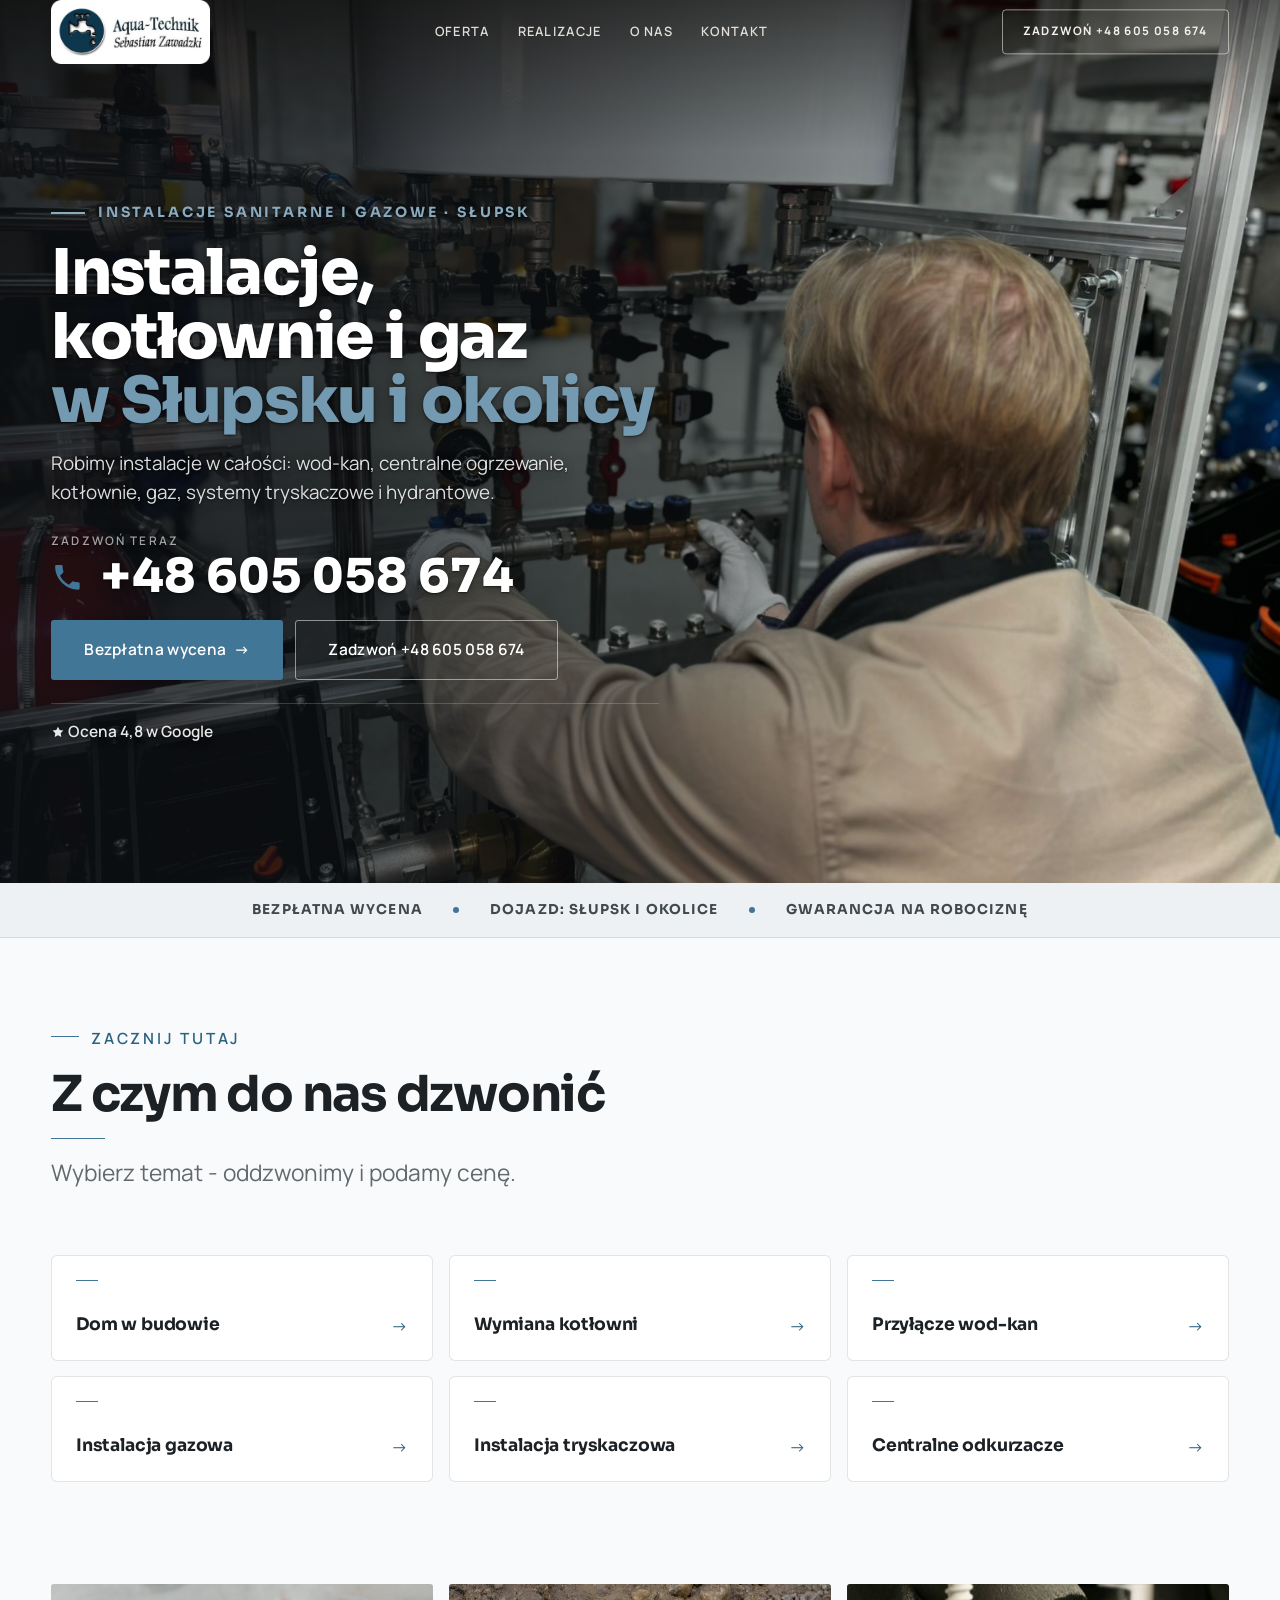
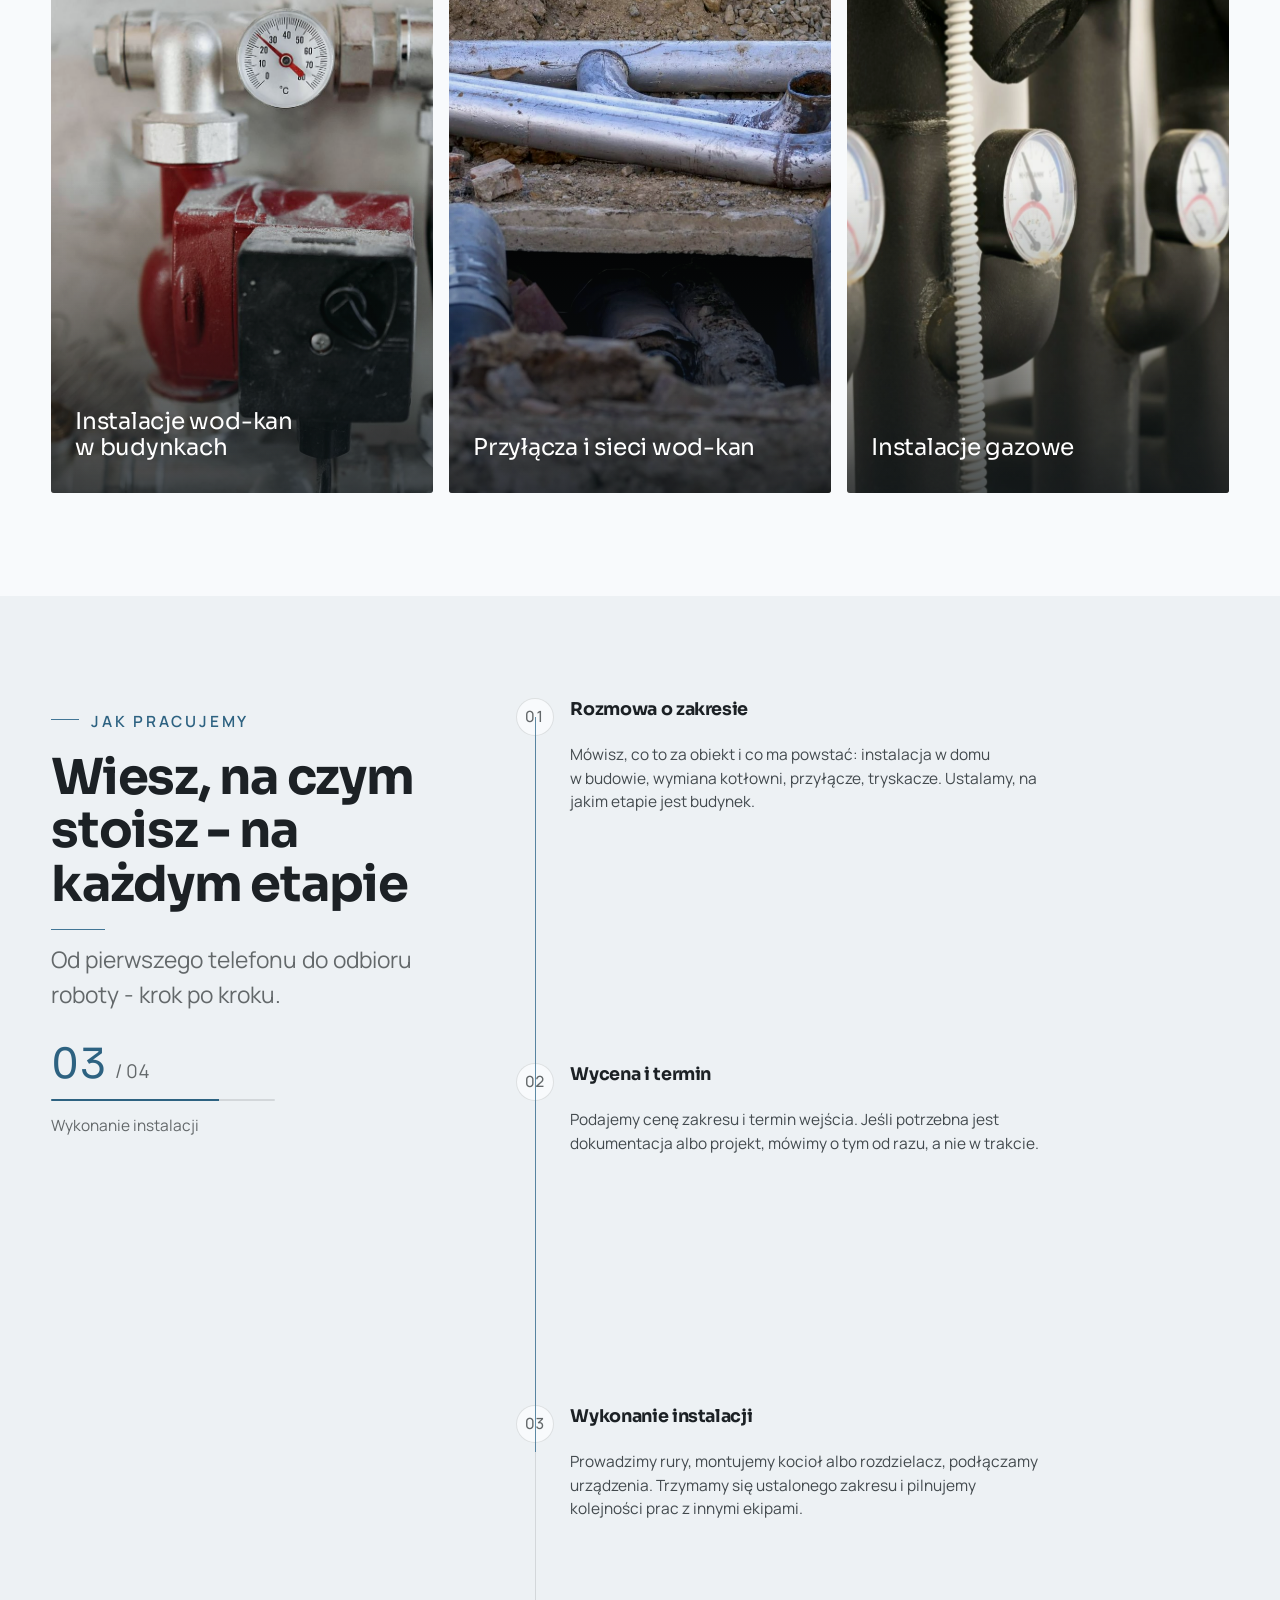
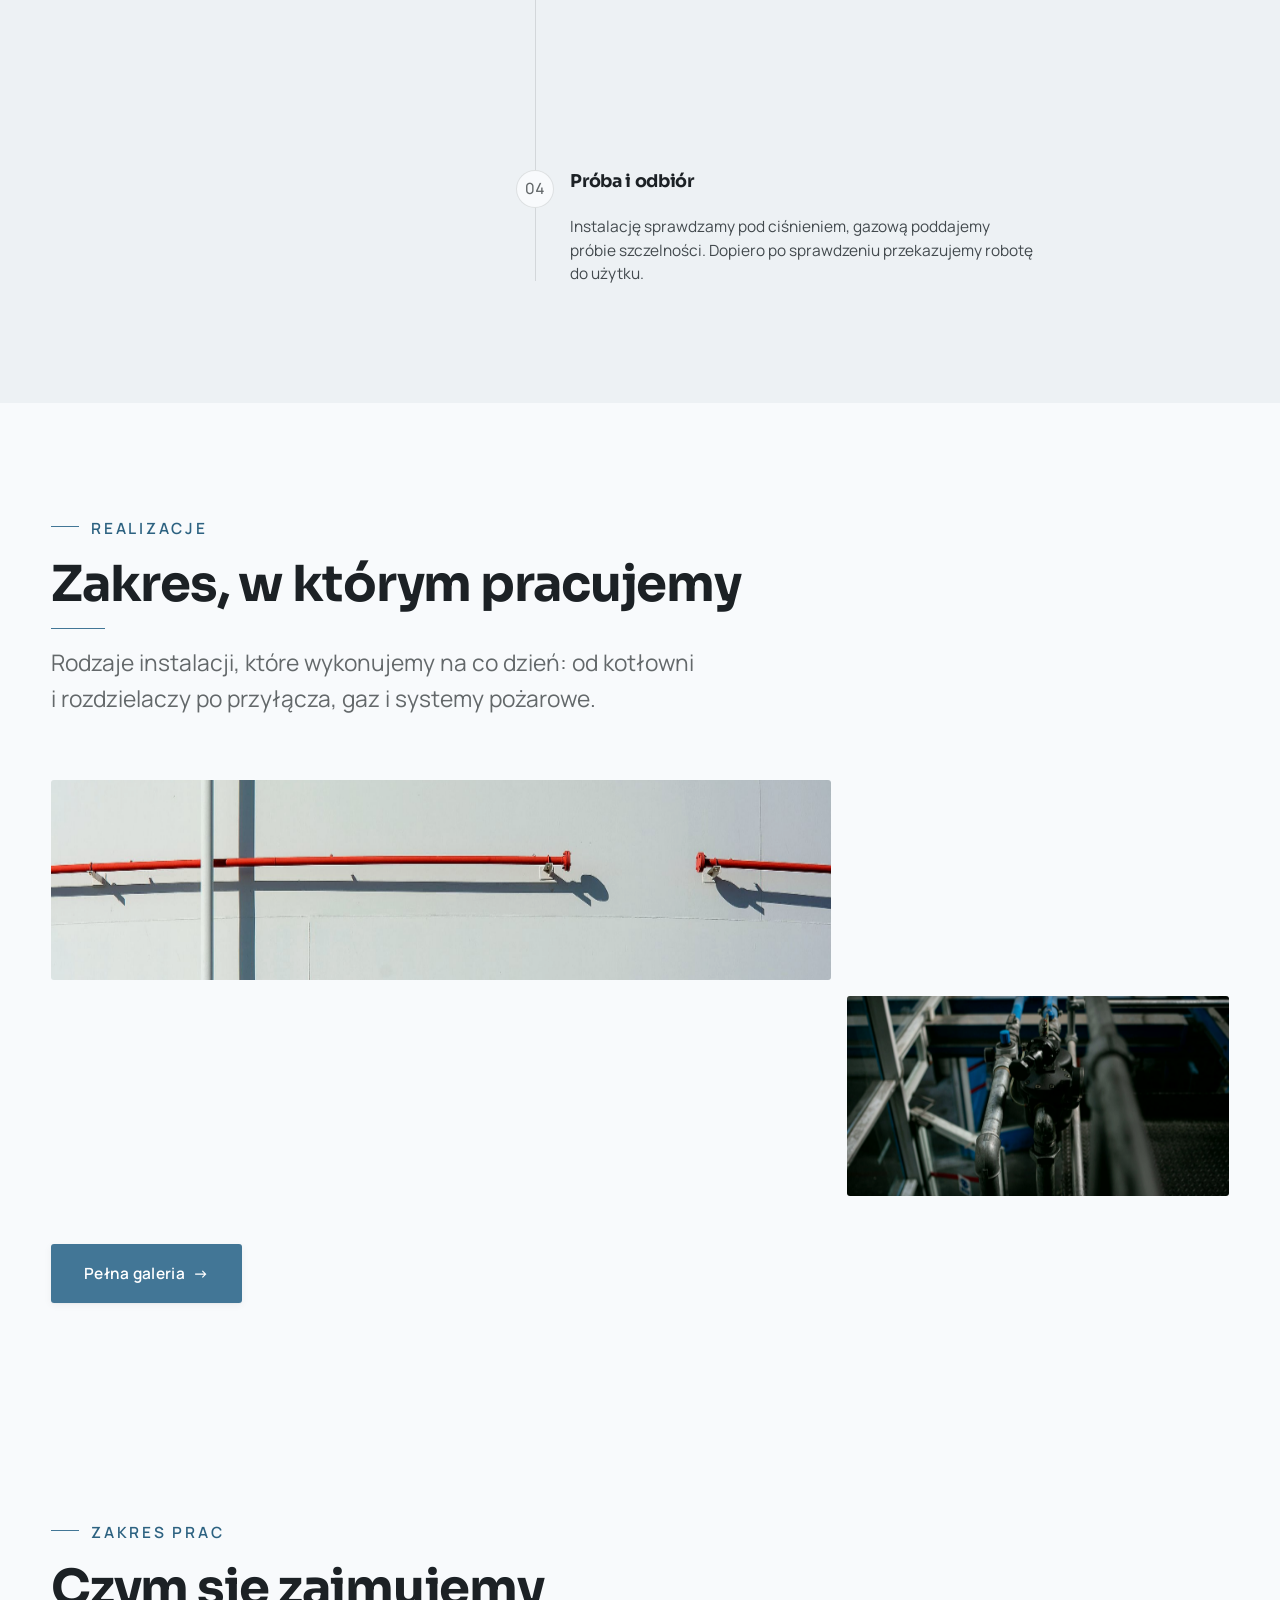
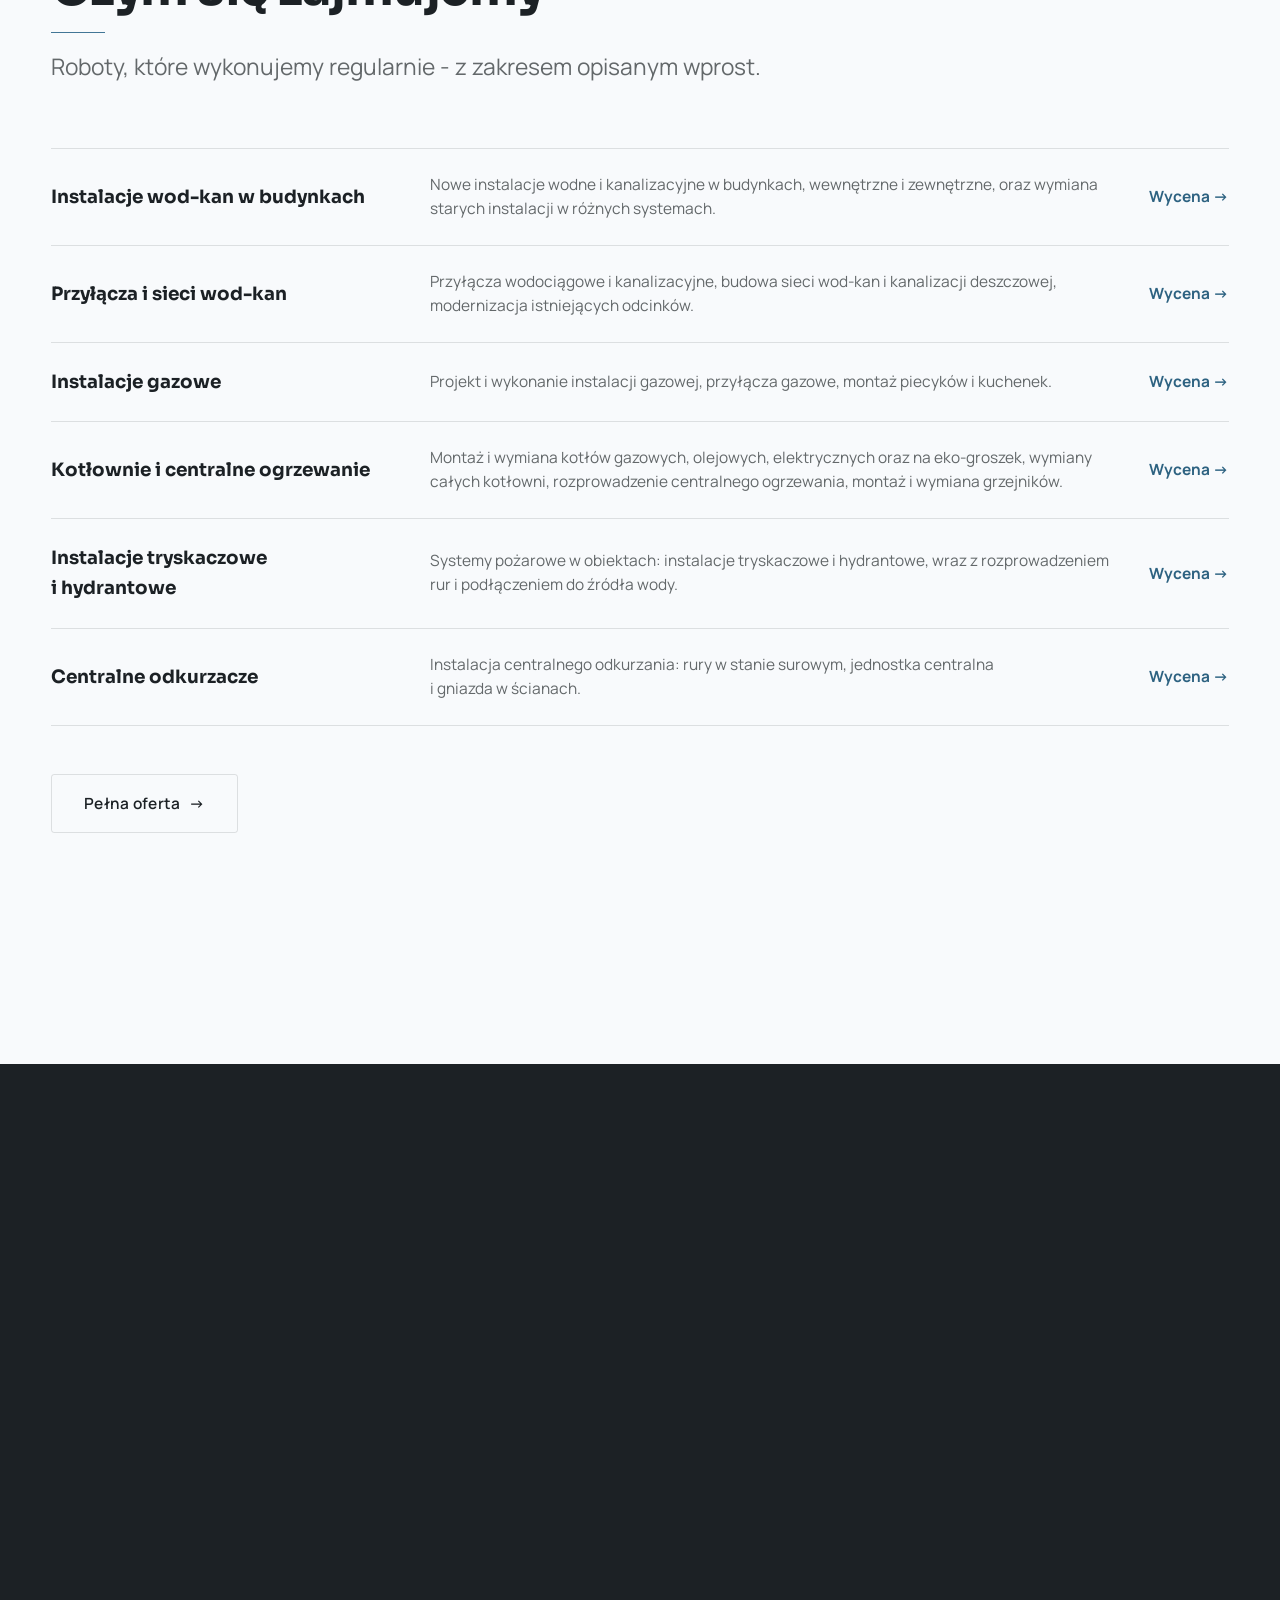
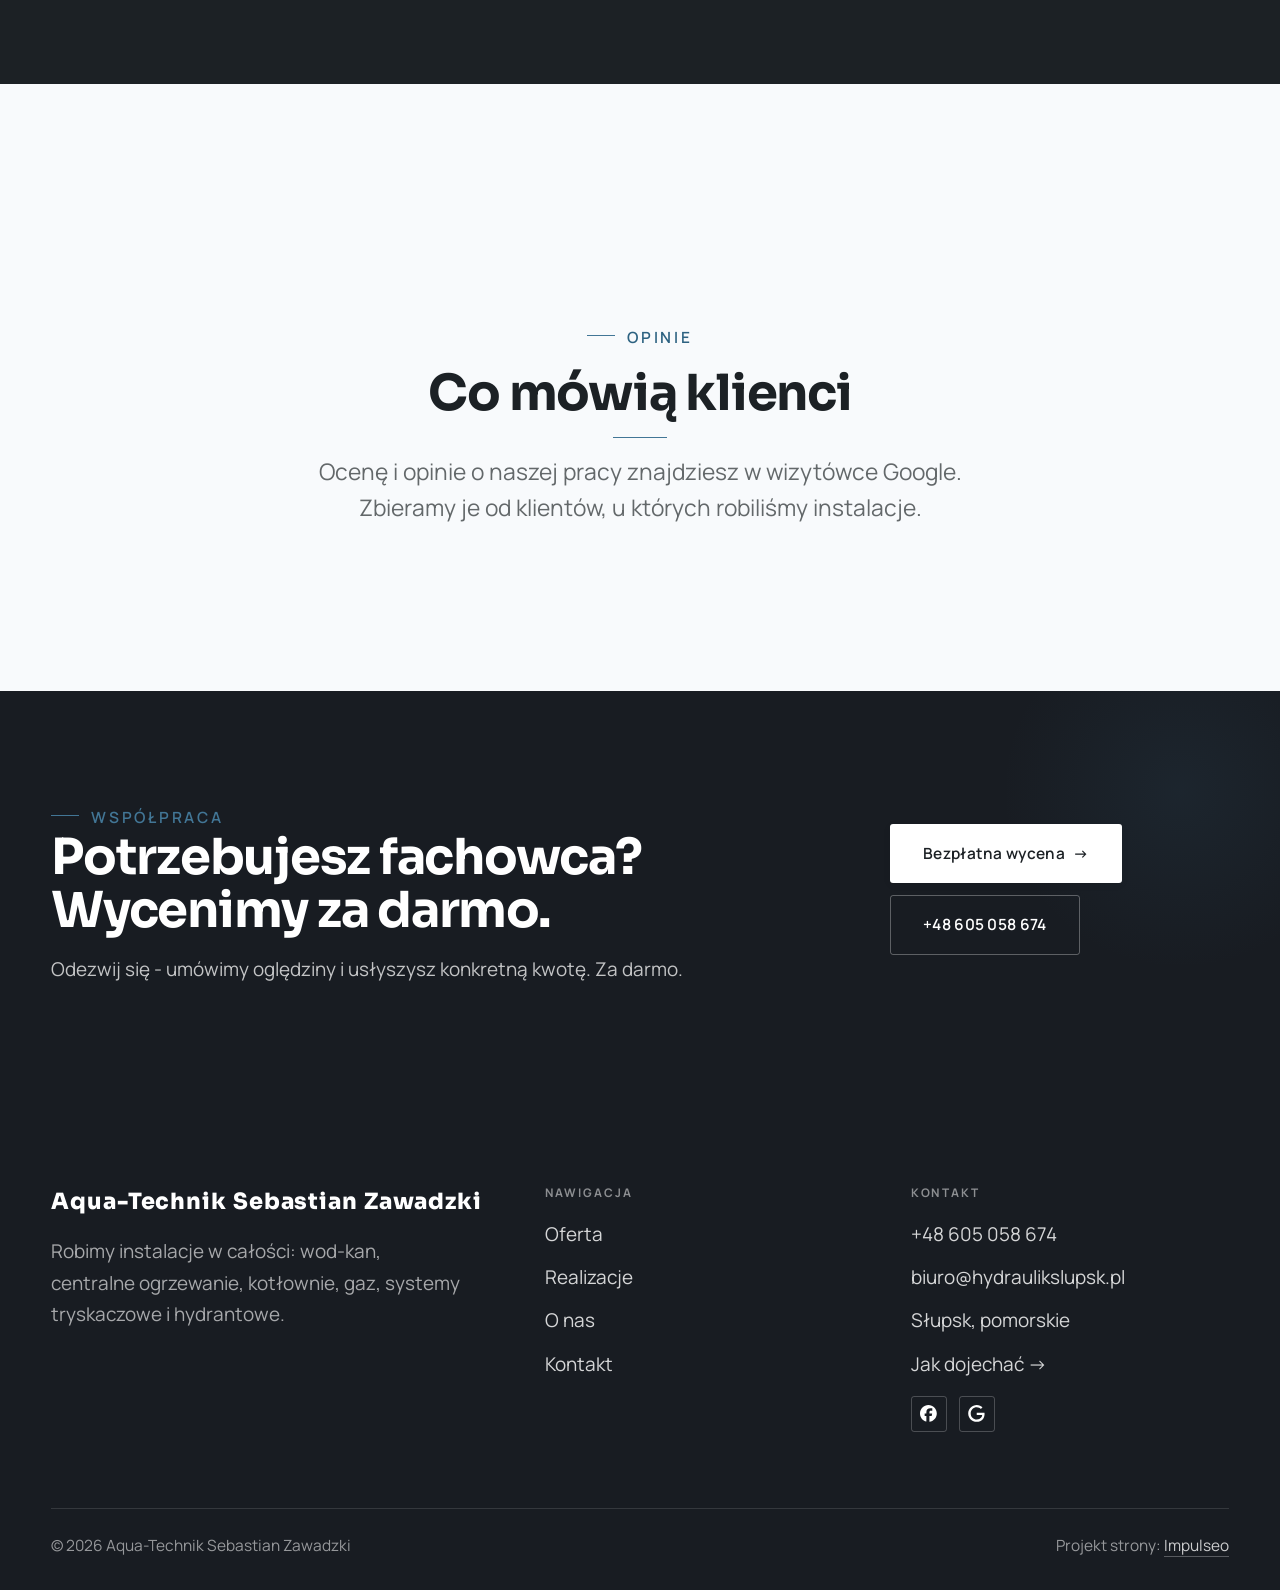
==== index.html @ 5d5e03d8 "Demo: Aqua-Technik Sebastian Zawadzki - instalacje sanitarne, gazowe i c.o. (Słupsk)" ====
<!DOCTYPE html>
<html lang="pl">
<head>
<meta charset="UTF-8">
<meta name="viewport" content="width=device-width, initial-scale=1.0">
<title>Aqua-Technik Sebastian Zawadzki - instalacje sanitarne, gazowe i c.o. · Słupsk</title>
<meta name="description" content="Aqua-Technik Sebastian Zawadzki - instalacje w Słupsku i okolicy: wod-kan, przyłącza i sieci, kotłownie i centralne ogrzewanie, instalacje gazowe, systemy tryskaczowe i hydrantowe, centralne odkurzacze. Wycena po rozmowie o zakresie.">
<link rel="canonical" href="https://kris20032.github.io/aqua-technik-sebastian-zawadzki-hydraulik-slupsk-uslugi-hydrauliczne/">
<meta name="robots" content="noindex, nofollow">
<meta property="og:type" content="website">
<meta property="og:locale" content="pl_PL">
<meta property="og:site_name" content="Aqua-Technik Sebastian Zawadzki">
<meta property="og:title" content="Aqua-Technik Sebastian Zawadzki - instalacje sanitarne, gazowe i c.o. · Słupsk">
<meta property="og:description" content="Aqua-Technik Sebastian Zawadzki - instalacje w Słupsku i okolicy: wod-kan, przyłącza i sieci, kotłownie i centralne ogrzewanie, instalacje gazowe, systemy tryskaczowe i hydrantowe, centralne odkurzacze. Wycena po rozmowie o zakresie.">
<meta property="og:url" content="https://kris20032.github.io/aqua-technik-sebastian-zawadzki-hydraulik-slupsk-uslugi-hydrauliczne/">
<meta property="og:image" content="https://kris20032.github.io/aqua-technik-sebastian-zawadzki-hydraulik-slupsk-uslugi-hydrauliczne/img/og.jpg">
<meta property="og:image:width" content="1200">
<meta property="og:image:height" content="630">
<meta name="twitter:card" content="summary_large_image">
<script type="application/ld+json">{"@context": "https://schema.org", "@type": "LocalBusiness", "name": "Aqua-Technik Sebastian Zawadzki", "url": "https://kris20032.github.io/aqua-technik-sebastian-zawadzki-hydraulik-slupsk-uslugi-hydrauliczne/", "telephone": "+48605058674", "image": "https://kris20032.github.io/aqua-technik-sebastian-zawadzki-hydraulik-slupsk-uslugi-hydrauliczne/img/og.jpg", "areaServed": "Słupsk", "sameAs": ["https://maps.google.com/?cid=17671080682813513688&g_mp=Cidnb29nbGUubWFwcy5wbGFjZXMudjEuUGxhY2VzLlNlYXJjaFRleHQQAhgEIAA", "https://www.facebook.com/hydraulikaslupsk/"]}</script>
<link rel="preconnect" href="https://fonts.googleapis.com">
<link rel="preconnect" href="https://fonts.gstatic.com" crossorigin>
<link href="https://fonts.googleapis.com/css2?family=Sora:wght@600;700;800&family=Manrope:wght@400;500;600&display=swap" rel="stylesheet">
<link rel="stylesheet" href="assets/styles.css?v=a619dc69">
</head>
<body>

<header class="nav">
  <div class="wrap nav-inner">
    <a class="brand brand-has-logo" href="index.html"><img class="brand-logo" src="img/logo.png" alt="Aqua-Technik Sebastian Zawadzki" width="760" height="306" decoding="async"></a>
    <nav class="nav-links">
      <a href="oferta.html">Oferta</a>
      <a href="realizacje.html">Realizacje</a>
      <a href="o-nas.html">O nas</a>
      <a href="kontakt.html">Kontakt</a>
      <a href="tel:+48605058674" class="btn btn-accent">Zadzwoń +48 605 058 674</a>
    </nav>
    <button class="nav-toggle" aria-label="Menu"><span></span><span></span><span></span></button>
  </div>
</header>

<main>
<section class="hero-fach">
  <img class="hf-photo" src="img/hero.jpg" fetchpriority="high" data-rotate="img/g1.jpg|img/g2.jpg" alt="Aqua-Technik Sebastian Zawadzki" width="1638" height="1190">
  <div class="hf-panel">
    <div class="hf-inner">
      <span class="hf-kicker">Instalacje sanitarne i gazowe · Słupsk</span>
      <h1 class="hf-title">Instalacje, kotłownie i gaz <em>w Słupsku i okolicy</em></h1>
      <p class="hf-lead">Robimy instalacje w całości: wod-kan, centralne ogrzewanie, kotłownie, gaz, systemy tryskaczowe i hydrantowe.</p>
      <a class="hf-phone" href="tel:+48605058674"><span class="hf-phone-lab">Zadzwoń teraz</span><span class="hf-phone-num"><svg class="ico-tel" width="16" height="16" viewBox="0 0 24 24" fill="none" aria-hidden="true"><path d="M6.6 10.8a15.5 15.5 0 0 0 6.6 6.6l2.2-2.2a1 1 0 0 1 1-.24 11.4 11.4 0 0 0 3.6.58 1 1 0 0 1 1 1V20a1 1 0 0 1-1 1A17 17 0 0 1 3 4a1 1 0 0 1 1-1h3.5a1 1 0 0 1 1 1c0 1.25.2 2.46.58 3.6a1 1 0 0 1-.25 1l-2.23 2.2Z" fill="currentColor"/></svg> +48 605 058 674</span></a>
      <div class="hf-actions">
        <a href="kontakt.html" class="btn btn-accent">Bezpłatna wycena <span class="arr">→</span></a>
        <a href="tel:+48605058674" class="btn btn-ghost hf-ghost">Zadzwoń +48 605 058 674</a>
      </div>
      <div class="hf-trust"><svg class="ico-star" width="14" height="14" viewBox="0 0 24 24" style="vertical-align:-2px" aria-hidden="true"><path d="M12 2.8l2.85 5.8 6.4.93-4.63 4.5 1.1 6.37L12 17.4l-5.72 3 1.1-6.37-4.63-4.5 6.4-.93L12 2.8Z" fill="currentColor"/></svg> Ocena 4,8 w Google</div>
    </div>
  </div>
</section>
<section class="fach-promise">
  <div class="wrap">
    <ul class="fp-row reveal"><li>Bezpłatna wycena</li><li>Dojazd: Słupsk i okolice</li><li>Gwarancja na robociznę</li></ul>
  </div>
</section>
<section class="objawy">
  <div class="wrap">
    <div class="head reveal">
      <span class="eyebrow">Zacznij tutaj</span>
      <h2>Z czym do nas dzwonić</h2>
      <p>Wybierz temat - oddzwonimy i podamy cenę.</p>
    </div>
    <div class="obj-grid">
      <a class="obj-tile reveal" href="kontakt.html"><span class="ot-row"><span class="ot-name">Dom w budowie</span><span class="ot-arr" aria-hidden="true">→</span></span></a>
      <a class="obj-tile reveal" href="kontakt.html"><span class="ot-row"><span class="ot-name">Wymiana kotłowni</span><span class="ot-arr" aria-hidden="true">→</span></span></a>
      <a class="obj-tile reveal" href="kontakt.html"><span class="ot-row"><span class="ot-name">Przyłącze wod-kan</span><span class="ot-arr" aria-hidden="true">→</span></span></a>
      <a class="obj-tile reveal" href="kontakt.html"><span class="ot-row"><span class="ot-name">Instalacja gazowa</span><span class="ot-arr" aria-hidden="true">→</span></span></a>
      <a class="obj-tile reveal" href="kontakt.html"><span class="ot-row"><span class="ot-name">Instalacja tryskaczowa</span><span class="ot-arr" aria-hidden="true">→</span></span></a>
      <a class="obj-tile reveal" href="kontakt.html"><span class="ot-row"><span class="ot-name">Centralne odkurzacze</span><span class="ot-arr" aria-hidden="true">→</span></span></a>
    </div>
  </div>
</section>
<section class="gateways-band">
  <div class="wrap">
    <div class="gateways">
      <a href="oferta.html" class="gateway reveal"><img src="img/g3.jpg" alt="Instalacje wod-kan w budynkach" loading="lazy" width="1880" height="1255" decoding="async"><span class="g-ttl">Instalacje wod-kan w budynkach</span></a>
      <a href="oferta.html" class="gateway reveal"><img src="img/g4.jpg" alt="Przyłącza i sieci wod-kan" loading="lazy" width="1776" height="1120" decoding="async"><span class="g-ttl">Przyłącza i sieci wod-kan</span></a>
      <a href="oferta.html" class="gateway reveal"><img src="img/g5.jpg" alt="Instalacje gazowe" loading="lazy" width="1814" height="1174" decoding="async"><span class="g-ttl">Instalacje gazowe</span></a>
    </div>
  </div>
</section>
<section class="proces proces-os fachowcy">
  <div class="wrap proc-grid">
    <div class="proc-side">
      <div class="head reveal">
        <span class="eyebrow">Jak pracujemy</span>
        <h2>Wiesz, na czym stoisz - na każdym etapie</h2>
        <p>Od pierwszego telefonu do odbioru roboty - krok po kroku.</p>
      </div>
      <div class="proc-count" aria-hidden="true"><span class="pc-cur">01</span><span class="pc-all">/ 04</span></div>
      <div class="proc-bar" aria-hidden="true"><i></i></div>
      <p class="proc-now" aria-hidden="true">Rozmowa o zakresie</p>
    </div>
    <ol class="proces-line">
      <li class="reveal"><span class="pno">01</span><h3>Rozmowa o zakresie</h3><p>Mówisz, co to za obiekt i co ma powstać: instalacja w domu w budowie, wymiana kotłowni, przyłącze, tryskacze. Ustalamy, na jakim etapie jest budynek.</p></li>
      <li class="reveal"><span class="pno">02</span><h3>Wycena i termin</h3><p>Podajemy cenę zakresu i termin wejścia. Jeśli potrzebna jest dokumentacja albo projekt, mówimy o tym od razu, a nie w trakcie.</p></li>
      <li class="reveal"><span class="pno">03</span><h3>Wykonanie instalacji</h3><p>Prowadzimy rury, montujemy kocioł albo rozdzielacz, podłączamy urządzenia. Trzymamy się ustalonego zakresu i pilnujemy kolejności prac z innymi ekipami.</p></li>
      <li class="reveal"><span class="pno">04</span><h3>Próba i odbiór</h3><p>Instalację sprawdzamy pod ciśnieniem, gazową poddajemy próbie szczelności. Dopiero po sprawdzeniu przekazujemy robotę do użytku.</p></li>
    </ol>
  </div>
</section>
<section>
  <div class="wrap">
    <div class="head reveal">
      <span class="eyebrow">Realizacje</span>
      <h2>Zakres, w którym pracujemy</h2>
      <p>Rodzaje instalacji, które wykonujemy na co dzień: od kotłowni i rozdzielaczy po przyłącza, gaz i systemy pożarowe.</p>
    </div>
    <div class="gallery">
      <div class="tile t-two3 reveal"><img src="img/g6.jpg" alt="Aqua-Technik Sebastian Zawadzki" loading="lazy" width="1880" height="1253" decoding="async"></div>
      <div class="tile t-third reveal"><img src="img/g7.jpg" alt="Aqua-Technik Sebastian Zawadzki" loading="lazy" width="1880" height="1253" decoding="async"></div>
      <div class="tile t-third reveal"><img src="img/g8.jpg" alt="Aqua-Technik Sebastian Zawadzki" loading="lazy" width="1792" height="1144" decoding="async"></div>
      <div class="tile t-third reveal"><img src="img/g9.jpg" alt="Aqua-Technik Sebastian Zawadzki" loading="lazy" width="1733" height="1300" decoding="async"></div>
      <div class="tile t-third reveal"><img src="img/g10.jpg" alt="Aqua-Technik Sebastian Zawadzki" loading="lazy" width="1830" height="1200" decoding="async"></div>
    </div>
    <div style="margin-top:var(--space-7)" class="reveal"><a href="realizacje.html" class="btn btn-accent">Pełna galeria <span class="arr">→</span></a></div>
  </div>
</section>
<section class="fach-uslugi">
  <div class="wrap">
    <div class="head reveal">
      <span class="eyebrow">Zakres prac</span>
      <h2>Czym się zajmujemy</h2>
      <p>Roboty, które wykonujemy regularnie - z zakresem opisanym wprost.</p>
    </div>
    <ul class="fu-list">
      <li class="fu-row reveal"><div class="fu-name">Instalacje wod-kan w budynkach</div><div class="fu-desc">Nowe instalacje wodne i kanalizacyjne w budynkach, wewnętrzne i zewnętrzne, oraz wymiana starych instalacji w różnych systemach.</div><a class="fu-cta" href="kontakt.html">Wycena <span class="arr">→</span></a></li>
      <li class="fu-row reveal"><div class="fu-name">Przyłącza i sieci wod-kan</div><div class="fu-desc">Przyłącza wodociągowe i kanalizacyjne, budowa sieci wod-kan i kanalizacji deszczowej, modernizacja istniejących odcinków.</div><a class="fu-cta" href="kontakt.html">Wycena <span class="arr">→</span></a></li>
      <li class="fu-row reveal"><div class="fu-name">Instalacje gazowe</div><div class="fu-desc">Projekt i wykonanie instalacji gazowej, przyłącza gazowe, montaż piecyków i kuchenek.</div><a class="fu-cta" href="kontakt.html">Wycena <span class="arr">→</span></a></li>
      <li class="fu-row reveal"><div class="fu-name">Kotłownie i centralne ogrzewanie</div><div class="fu-desc">Montaż i wymiana kotłów gazowych, olejowych, elektrycznych oraz na eko-groszek, wymiany całych kotłowni, rozprowadzenie centralnego ogrzewania, montaż i wymiana grzejników.</div><a class="fu-cta" href="kontakt.html">Wycena <span class="arr">→</span></a></li>
      <li class="fu-row reveal"><div class="fu-name">Instalacje tryskaczowe i hydrantowe</div><div class="fu-desc">Systemy pożarowe w obiektach: instalacje tryskaczowe i hydrantowe, wraz z rozprowadzeniem rur i podłączeniem do źródła wody.</div><a class="fu-cta" href="kontakt.html">Wycena <span class="arr">→</span></a></li>
      <li class="fu-row reveal"><div class="fu-name">Centralne odkurzacze</div><div class="fu-desc">Instalacja centralnego odkurzania: rury w stanie surowym, jednostka centralna i gniazda w ścianach.</div><a class="fu-cta" href="kontakt.html">Wycena <span class="arr">→</span></a></li>
    </ul>
    <div style="margin-top:var(--space-7)" class="reveal"><a href="oferta.html" class="btn btn-ghost">Pełna oferta <span class="arr">→</span></a></div>
  </div>
</section>
<section class="stopklatka" aria-hidden="true">
  <div class="stk-bg" style="background-image:url(img/about.jpg)"></div>
</section>
<section class="opinie op-fallback">
  <div class="wrap">
    <div class="head center reveal">
      <span class="eyebrow">Opinie</span>
      <h2>Co mówią klienci</h2>
      <p>Ocenę i opinie o naszej pracy znajdziesz w wizytówce Google. Zbieramy je od klientów, u których robiliśmy instalacje.</p>
    </div>
  </div>
</section>
<section class="cta">
  <div class="wrap">
    <div class="reveal">
      <span class="eyebrow">Współpraca</span>
      <h2>Potrzebujesz fachowca? Wycenimy za darmo.</h2>
      <p>Odezwij się - umówimy oględziny i usłyszysz konkretną kwotę. Za darmo.</p>
    </div>
    <div class="cta-actions reveal">
      <a href="kontakt.html" class="btn btn-light">Bezpłatna wycena <span class="arr">→</span></a>
      <a href="tel:+48605058674" class="btn btn-ghost btn-ghost-cta">+48 605 058 674</a>
    </div>
  </div>
</section>
</main>

<footer>
  <div class="wrap">
    <div class="foot-grid">
      <div class="foot-brand">
        <div class="name">Aqua-Technik Sebastian Zawadzki</div>
        <p>Robimy instalacje w całości: wod-kan, centralne ogrzewanie, kotłownie, gaz, systemy tryskaczowe i hydrantowe.</p>
      </div>
      <div class="foot-col">
        <h4>Nawigacja</h4>
        <a href="oferta.html">Oferta</a>
        <a href="realizacje.html">Realizacje</a>
        <a href="o-nas.html">O nas</a>
        <a href="kontakt.html">Kontakt</a>
      </div>
      <div class="foot-col">
        <h4>Kontakt</h4>
        <a href="tel:+48605058674">+48 605 058 674</a>
        <a href="mailto:biuro@hydraulikslupsk.pl">biuro@hydraulikslupsk.pl</a>
        <p>Słupsk, pomorskie</p>
        <a href="https://maps.google.com/?cid=17671080682813513688&g_mp=Cidnb29nbGUubWFwcy5wbGFjZXMudjEuUGxhY2VzLlNlYXJjaFRleHQQAhgEIAA" target="_blank" rel="noopener">Jak dojechać →</a>
      <div class="foot-soc">
        <a class="soc" href="https://www.facebook.com/hydraulikaslupsk/" target="_blank" rel="noopener" aria-label="Facebook - Aqua-Technik Sebastian Zawadzki"><svg viewBox="0 0 24 24" aria-hidden="true" focusable="false"><path d="M9.101 23.691v-7.98H6.627v-3.667h2.474v-1.58c0-4.085 1.848-5.978 5.858-5.978.401 0 .955.042 1.468.103a8.68 8.68 0 0 1 1.141.195v3.325a8.623 8.623 0 0 0-.653-.036 26.805 26.805 0 0 0-.733-.009c-.707 0-1.259.096-1.675.309a1.686 1.686 0 0 0-.679.622c-.258.42-.374.995-.374 1.752v1.297h3.919l-.386 2.103-.287 1.564h-3.246v8.245C19.396 23.238 24 18.179 24 12.044c0-6.627-5.373-12-12-12s-12 5.373-12 12c0 5.628 3.874 10.35 9.101 11.647Z" fill="currentColor"/></svg></a>
        <a class="soc" href="https://maps.google.com/?cid=17671080682813513688&g_mp=Cidnb29nbGUubWFwcy5wbGFjZXMudjEuUGxhY2VzLlNlYXJjaFRleHQQAhgEIAA" target="_blank" rel="noopener" aria-label="Google - Aqua-Technik Sebastian Zawadzki"><svg viewBox="0 0 24 24" aria-hidden="true" focusable="false"><path d="M12.48 10.92v3.28h7.84c-.24 1.84-.853 3.187-1.787 4.133-1.147 1.147-2.933 2.4-6.053 2.4-4.827 0-8.6-3.893-8.6-8.72s3.773-8.72 8.6-8.72c2.6 0 4.507 1.027 5.907 2.347l2.307-2.307C18.747 1.44 16.133 0 12.48 0 5.867 0 .307 5.387.307 12s5.56 12 12.173 12c3.573 0 6.267-1.173 8.373-3.36 2.16-2.16 2.84-5.213 2.84-7.667 0-.76-.053-1.467-.173-2.053H12.48z" fill="currentColor"/></svg></a>
      </div>
      </div>
    </div>
    <div class="foot-bot">
      <span>© 2026 Aqua-Technik Sebastian Zawadzki</span>
      <span>Projekt strony: <a class="foot-credit" href="https://impulseo.pl" target="_blank" rel="noopener">Impulseo</a></span>
    </div>
  </div>
</footer>
<div class="sticky-call"><a class="sc-call" href="tel:+48605058674"><svg class="ico-tel" width="16" height="16" viewBox="0 0 24 24" fill="none" aria-hidden="true"><path d="M6.6 10.8a15.5 15.5 0 0 0 6.6 6.6l2.2-2.2a1 1 0 0 1 1-.24 11.4 11.4 0 0 0 3.6.58 1 1 0 0 1 1 1V20a1 1 0 0 1-1 1A17 17 0 0 1 3 4a1 1 0 0 1 1-1h3.5a1 1 0 0 1 1 1c0 1.25.2 2.46.58 3.6a1 1 0 0 1-.25 1l-2.23 2.2Z" fill="currentColor"/></svg> Zadzwoń</a><a class="sc-quote" href="kontakt.html">Bezpłatna wycena</a></div>
<div class="demo-wazne" data-do="2026-09-03" data-cykl="3" hidden><svg class="dw-ico" width="13" height="13" viewBox="0 0 24 24" fill="none" aria-hidden="true"><circle cx="12" cy="12" r="8.6" stroke="currentColor" stroke-width="1.8"/><path d="M12 7.2V12l3.3 2" stroke="currentColor" stroke-width="1.8" stroke-linecap="round"/></svg><span class="dw-txt"></span></div>

<script src="assets/main.js"></script>
</body>
</html>
---- assets/styles.css ----
/* ============================================================
   STOLBASZ — premium, architektoniczny B2B fit-out
   Jasna paleta, zero brązu. System wg premium-web-craft.
   Projekt strony: Impulseo (impulseo.pl)
   ============================================================ */

:root{
  /* PALETA — jasna, architektoniczna, chłodna */
  --paper:#F3F4F6;          /* główne tło */
  --paper-2:#E4E7EB;        /* sekcje alternatywne (chłodny jasny szary) */
  --paper-3:#E4E7EB;        /* delikatne wypełnienia */
  --ink:#181C22;            /* tekst główny — chłodny grafit */
  --ink-soft:#2C323B;       /* nagłówki drugorzędne */
  --muted:#69707A;          /* tekst poboczny */
  --line:rgba(24,28,34,.12);/* hairline */
  --accent:#F2CE1B;         /* stonowany petrol-slate — jedyny akcent */
  --accent-d:#C9A400;
  --accent-soft:rgba(242,206,27,.10);
  --dark:#181C22;           /* sekcje ciemne (stopka/CTA) */

  /* HOVER ZDJĘĆ — JEDEN standard dla całego silnika (decyzja K. 04.08.2026, artefakt z wariantami).
     AKTUALNE (K.+Szymon 09.08.2026, wybór z artefaktu 6 wariantów): zoom 1.05 przy 1.4s -
     przy tak długim czasie mocniejszy kadr NIE skacze, tylko „oddycha". Poprzedni standard
     (1.02 / .55s z 04.08) odbierany jako dynamiczny i szybki.
     Spoczynek lekko przygaszony, ale TYLKO tam, gdzie jest mysz (@media hover:hover) —
     na telefonie zdjęcia zostają w pełnej jasności. */
  --img-zoom:1.05;                   /* K.+Szymon 09.08: wariant F z artefaktu porównawczego */
  --img-rest:brightness(.95) saturate(.99);
  --img-hot:brightness(1.06) saturate(1.05);
  --img-dur:1.4s;                    /* K.+Szymon 09.08 (wariant F): powoli = elegancko */
  --img-ease:cubic-bezier(.16,.84,.44,1);  /* miękki ogon, efekt „oddychania" */

  /* ODSTĘPY — skala 4/8 */
  --space-1:4px; --space-2:8px; --space-3:12px; --space-4:16px; --space-5:24px;
  --space-6:32px; --space-7:48px; --space-8:64px; --space-9:96px; --space-10:128px;

  /* TYPOGRAFIA — fluid clamp() (skala podbita 16.07.2026: większe, czytelniejsze litery — uwaga Adama) */
  --text-sm:clamp(.9rem,.87rem + .12vw,1rem);
  --text-base:clamp(1.08rem,1.04rem + .18vw,1.2rem);
  --text-lg:clamp(1.24rem,1.15rem + .34vw,1.44rem);
  --text-h3:clamp(1.34rem,1.22rem + .55vw,1.66rem);
  --text-h2:clamp(2.1rem,1.66rem + 2.1vw,3.1rem);
  --text-h1:clamp(2.9rem,2.1rem + 4vw,5.1rem);

  /* PROMIENIE — architektoniczne, raczej ostre */
  --r-sm:3px; --r-md:6px; --r-lg:10px;

  /* RUCH */
  --ease:cubic-bezier(.25,.46,.45,.94); --dur:.24s;

  /* CIENIE — miękkie, warstwowe */
  --sh-sm:0 1px 2px rgba(16,24,32,.04), 0 2px 8px rgba(16,24,32,.05);
  --sh-md:0 2px 6px rgba(16,24,32,.05), 0 12px 28px -8px rgba(16,24,32,.12);
  --sh-lg:0 6px 14px rgba(16,24,32,.07), 0 26px 56px -18px rgba(16,24,32,.22);

  --hairline:1px solid var(--line);

  --font-display:'Sora','Manrope',sans-serif;
  --font-body:'Manrope',sans-serif;
}

*{box-sizing:border-box;margin:0;padding:0}
html{scroll-behavior:smooth}
body{
  font-family:var(--font-body);
  font-size:var(--text-base);
  line-height:1.65;
  color:var(--ink);
  background:var(--paper);
  -webkit-font-smoothing:antialiased;
  text-rendering:optimizeLegibility;
}
img{max-width:100%;height:auto;display:block}  /* height:auto = width/height z atrybutów trzyma proporcje (TOP#12) */
a{color:inherit;text-decoration:none}

.wrap{width:min(92%,1180px);margin-inline:auto}
section{padding-block:clamp(52px,6.5vw,96px)}

h1,h2,h3{font-family:var(--font-display);font-weight:700;line-height:1.08;letter-spacing:-.02em;color:var(--ink)}
h1{font-size:var(--text-h1);letter-spacing:-.035em}
h2{font-size:var(--text-h2);letter-spacing:-.025em}
h3{font-size:var(--text-h3)}
/* MIARA — długość wiersza. WCAG 2.2 SC 1.4.8: max 80 znaków; Butterick: 45–90.
   68ch daje realnie 72–78 znaków polskiego tekstu, czyli z zapasem pod granicą.
   Wcześniej limit miał TYLKO <p> — <li>, <blockquote> i <dd> nie miały żadnego,
   i to jedyny powód, dla którego 23 bloki na dwóch oddanych stronach jadą po
   83–106 znaków w wierszu (pomiar 07.08.2026, bramka `miara`).
   ⚠️ Listy i definicje ograniczamy TYLKO bez klasy: `ul`/`ol` z klasą to u nas
   układ (siatki kafli, menu), a nie tekst ciągły — tam miarę wyznacza układ. */
/* 60ch, nie 68ch (K. 10.08): po zmianie fontów na węższe kroje (DM Sans i spółka)
   w 68ch mieściło się ~90 znaków - bramka pikselowa słusznie zgłaszała przekroczenie
   granicy 80. Pomiar na żywej przeglądarce: 60ch = 90 znaków, 53ch = ~78 znaków, czyli normę WCAG 1.4.8. */
:root{ --miara:53ch }
p{max-width:min(100%,var(--miara))}
blockquote,
ul:not([class])>li, ol:not([class])>li,
dl:not([class])>dd{max-width:min(100%,var(--miara))}

/* ⚠️ Świadomie BEZ wyjątku `.tile p,.card p,.svc p{max-width:none}`, choć nasuwa się sam:
   te akapity BYŁY już ograniczone (stare `p{max-width:65ch}`), więc „wyjątek" nie odblokowałby
   niczego nowego — tylko ROZLUŹNIŁ stan sprzed zmiany na wszystkich demach naraz.
   `figcaption` żadna z reguł wyżej nie dotyczy, więc też nie potrzebuje zwolnienia. */

/* ŁAMANIE. `balance` wyrównuje długości wierszy w nagłówku, `pretty` pilnuje ostatniego
   wiersza akapitu, żeby nie został w nim jeden wyraz. Obsługiwane od Chrome 117 /
   Safari 17.5; starsze przeglądarki po prostu ignorują tę własność.
   `text-wrap:pretty` nie występowało dotąd ANI RAZ w silniku ani w repo klientów. */
h1,h2,h3,.lead,.lede{text-wrap:balance}
p,li,blockquote,dd{text-wrap:pretty}

.eyebrow{
  font-family:var(--font-body);
  font-size:var(--text-sm);
  font-weight:600;
  letter-spacing:.18em;
  text-transform:uppercase;
  color:var(--accent);
  display:inline-flex;align-items:center;gap:var(--space-3);
}
/* flex:none + margin-top = kreska trzyma się PIERWSZEJ linii. Wcześniej align-items:center
   centrowało ją względem całego bloku i przy zawinięciu (długi kicker typu
   „…WNĘTRZ · LESZNO · OD 2019") druga linia lądowała z brzydkim wcięciem. */
.eyebrow{align-items:flex-start}
.eyebrow>*,.eyebrow{text-wrap:balance}   /* dlugi kicker lamal sie na sierote typu samo „2019" w drugiej linii */
.eyebrow::before{content:"";width:28px;height:1px;background:var(--accent);display:inline-block;flex:none;margin-top:.62em}

.muted{color:var(--muted)}
.lead{font-size:var(--text-lg);line-height:1.55;color:var(--ink-soft);max-width:50ch}

/* ---------- BUTTONS ---------- */
.btn{
  display:inline-flex;align-items:center;gap:var(--space-2);
  font-weight:600;font-size:var(--text-sm);letter-spacing:.02em;
  padding:var(--space-4) var(--space-6);
  border-radius:var(--r-sm);
  transition:transform var(--dur) var(--ease),box-shadow var(--dur) var(--ease),background var(--dur) var(--ease);
  cursor:pointer;border:1px solid transparent;
}
.btn-accent{background:var(--accent);color:#fff;box-shadow:var(--sh-sm)}
.btn-accent:hover{background:var(--accent-d);transform:translateY(-2px);box-shadow:var(--sh-md)}
.btn-accent:active{transform:translateY(0);box-shadow:var(--sh-sm)}
.btn-ghost{background:transparent;color:var(--ink);border-color:var(--line)}
.btn-ghost:hover{border-color:var(--accent);color:var(--accent);transform:translateY(-2px)}
.btn-light{background:#fff;color:var(--ink);box-shadow:var(--sh-sm)}
.btn-light:hover{transform:translateY(-2px);box-shadow:var(--sh-md)}
.btn .arr{transition:transform var(--dur) var(--ease)}
.btn:hover .arr{transform:translateX(4px)}

/* ---------- NAV ---------- */
.nav{
  position:sticky;top:0;z-index:50;
  background:color-mix(in srgb,var(--paper) 88%,transparent);
  backdrop-filter:saturate(140%) blur(10px);
  border-bottom:var(--hairline);
}
.nav-inner{display:flex;align-items:center;justify-content:space-between;gap:var(--space-5);height:72px}
/* ANTY-NACHODZENIE (K. 05.08.2026): długa nazwa firmy + przycisk z pełnym numerem nie mieściły się w pasku
   i flex ściskał linki PONIŻEJ ich treści - "Kontakt" wchodził na ramkę "Zadzwoń +48 ...". Teraz ustępuje
   nazwa marki (skrót wielokropkiem), a menu i przycisk nigdy się nie kurczą ani nie zachodzą na siebie. */
.brand{display:flex;flex-direction:column;line-height:1;min-width:0;flex:0 1 auto}
.brand .name{font-family:var(--font-display);font-weight:800;font-size:1.35rem;letter-spacing:.04em;white-space:nowrap;overflow:hidden;text-overflow:ellipsis}
.brand .sub{font-size:.62rem;letter-spacing:.34em;text-transform:uppercase;color:var(--muted);margin-top:5px;white-space:nowrap;overflow:hidden;text-overflow:ellipsis}
.nav-links{display:flex;align-items:center;gap:var(--space-6);flex:0 0 auto}
.nav-links a{font-size:var(--text-sm);font-weight:500;color:var(--ink-soft);position:relative;padding-block:4px;white-space:nowrap;transition:color var(--dur) var(--ease)}
.nav-links a::after{content:"";position:absolute;left:0;bottom:0;width:0;height:1.5px;background:var(--accent);transition:width var(--dur) var(--ease)}
.nav-links a:hover,.nav-links a.active{color:var(--ink)}
.nav-links a:hover::after,.nav-links a.active::after{width:100%}
.nav-links .btn{padding:var(--space-2) var(--space-5)}
/* przyciski w nav: właściwy kolor (przebij .nav-links a) + bez podkreślenia */
.nav-links a.btn-accent{color:#fff}
.nav-links a.btn-ghost,.nav-links a.btn-light{color:var(--ink)}
/* CTA w pasku: NIE podkreślenie spod linków menu, ale ten sam przelatujący błysk,
   co na wszystkich innych przyciskach (zgłoszenie K. 13.08.2026 - „na hero jest efekt
   światła przechodzącego przez przycisk, na navbarze go nie ma, a mają być identyczne").
   Reguła `.nav-links a::after` jest silniejsza od `.btn::after`, więc trzeba jej
   geometrię wyzerować i wpisać połysk z nazwy - samo `display:none` gasiło efekt. */
.nav-links a.btn::after{
  display:block;content:"";position:absolute;inset:0;z-index:-1;pointer-events:none;
  inset:0;width:auto;height:auto;border-radius:inherit;   /* kasuje geometrię podkreślenia (width:0;height:1.5px) */
  background:linear-gradient(100deg,transparent 32%,rgba(255,255,255,.20) 50%,transparent 68%);
  translate:-120% 0}
@media (prefers-reduced-motion:no-preference){
  .nav-links a.btn:hover::after{translate:120% 0;transition:translate .75s var(--mt-ease,cubic-bezier(.16,.84,.44,1))}
}
.nav-toggle{display:none;background:none;border:none;cursor:pointer;flex-direction:column;gap:5px;padding:8px}
.nav-toggle span{width:24px;height:2px;background:var(--ink);transition:var(--dur)}
/* Ciasny zakres MIĘDZY menu mobilnym a pełnym pulpitem: zbijamy odstępy i nazwę marki,
   żeby wszystko zmieściło się naturalnie, zanim w ogóle dojdzie do skracania wielokropkiem. */
@media(max-width:1280px) and (min-width:921px){
  .nav-links{gap:var(--space-4)}
  .nav-links .btn{padding:var(--space-2) var(--space-4)}
  .brand .name{font-size:1.15rem}
}

/* ---------- HERO (split) ---------- */
.hero{position:relative;overflow:hidden;border-bottom:var(--hairline)}
.hero-grid{display:grid;grid-template-columns:1.05fr .95fr;gap:clamp(24px,4vw,60px);align-items:center;
  padding-block:clamp(36px,4.5vw,64px)}
.hero-copy .eyebrow{margin-bottom:var(--space-5)}
.hero-copy h1{margin-bottom:var(--space-5)}
.hero-copy .lead{margin-bottom:var(--space-7)}
.hero-actions{display:flex;flex-wrap:wrap;gap:var(--space-4)}
.hero-art{position:relative;aspect-ratio:4/3;border-radius:var(--r-lg);overflow:hidden;box-shadow:var(--sh-lg)}
.hero-art img{width:100%;height:100%;object-fit:cover}
.hero-art::after{content:"";position:absolute;inset:0;background:linear-gradient(180deg,transparent 55%,rgba(18,24,28,.28))}
.hero-badge{position:absolute;left:var(--space-5);bottom:var(--space-5);z-index:2;
  background:rgba(252,252,251,.94);backdrop-filter:blur(4px);
  border-radius:var(--r-md);padding:var(--space-4) var(--space-5);box-shadow:var(--sh-md);max-width:78%}
.hero-badge strong{display:block;font-family:var(--font-display);font-size:1rem;letter-spacing:-.01em}
.hero-badge span{font-size:var(--text-sm);color:var(--muted)}

/* ---------- HERO duży / kinowy (strona główna) ---------- */
.hero-cine{position:relative;min-height:clamp(560px,82vh,840px);min-height:clamp(560px,82svh,840px);display:flex;align-items:center;overflow:hidden;border-bottom:var(--hairline)}
.hero-cine>img{position:absolute;inset:0;width:100%;height:100%;object-fit:cover;z-index:0}
.hero-cine::after{content:"";position:absolute;inset:0;z-index:1;
  background:linear-gradient(95deg,rgba(13,18,23,.86) 0%,rgba(13,18,23,.64) 32%,rgba(13,18,23,.24) 62%,rgba(13,18,23,.04) 100%)}
.hero-cine .wrap{position:relative;z-index:2;padding-block:var(--space-8)}
.hero-cine .hero-copy{max-width:660px}
.hero-cine .eyebrow{color:#fff;margin-bottom:var(--space-5)}
.hero-cine .eyebrow::before{background:#fff}
.hero-cine h1{color:#fff;margin-bottom:var(--space-5);font-size:clamp(2.9rem,2rem + 4.4vw,5.2rem);text-wrap:balance}
.hero-cine .lead{color:rgba(255,255,255,.92);max-width:48ch;margin-bottom:var(--space-7)}
.hero-cine .hero-actions{display:flex;flex-wrap:wrap;gap:var(--space-4)}
/* NISKIE OKNO (laptop z dokiem i paskami przeglądarki ma ~700-780 px wysokości widoku):
   H1 do 5.2rem + długi lead nie mieściły się i przyciski wypadały POD krawędź ekranu -
   klient widział stronę bez ani jednego CTA. Skalujemy w dół, zamiast przycinać treść. */
@media(min-width:821px) and (max-height:820px){
  .hero-cine{min-height:clamp(520px,94svh,780px)}
  .hero-cine .wrap{padding-block:var(--space-6)}
  .hero-cine h1{font-size:clamp(2.2rem,1.5rem + 2.6vw,3.6rem);margin-bottom:var(--space-4)}
  .hero-cine .eyebrow{margin-bottom:var(--space-4)}
  .hero-cine .lead{margin-bottom:var(--space-5);max-width:44ch}
}
@media(max-width:680px){
  .hero-cine{min-height:clamp(520px,76vh,640px);min-height:clamp(520px,76svh,640px);align-items:flex-end}
  .hero-cine::after{background:linear-gradient(0deg,rgba(13,18,23,.9) 6%,rgba(13,18,23,.45) 55%,rgba(13,18,23,.25) 100%)}
  .hero-cine .wrap{padding-bottom:var(--space-9)}
  /* TELEFON (~90% oglądających): lead potrafił zająć 8 linii i zepchnąć CTA poza pierwszy ekran.
     Zwężamy interlinię i skalę - treści nie ucinamy, bo to ona sprzedaje. */
  .hero-cine .lead{font-size:.98rem;line-height:1.5;margin-bottom:var(--space-5)}
  .hero-cine .eyebrow{font-size:.72rem;letter-spacing:.13em;margin-bottom:var(--space-4)}
  .hero-cine .eyebrow::before{width:20px}
  .hero-cine h1{margin-bottom:var(--space-4)}
}

/* full-bleed hero variant (podstrony) */
.pagehead{position:relative;min-height:46vh;min-height:46svh;display:flex;align-items:flex-end;overflow:hidden;border-bottom:var(--hairline)}
.pagehead img{position:absolute;inset:0;width:100%;height:100%;object-fit:cover}
/* 10.08.2026 (decyzja K.): mocniejsze przyciemnienie + cień pod tekstem. Bramka mierzyła na
   nagłówkach podstron 3,38-3,43:1 przy wymaganych 4,5 — jasne zdjęcie (hala, śnieg, niebo)
   podchodziło pod biały tekst. Zdjęcia klientów są różne, więc kontrast musi dawać WARSTWA,
   a nie szczęśliwy dobór kadru. */
.pagehead::after{content:"";position:absolute;inset:0;background:linear-gradient(180deg,rgba(18,24,28,.40),rgba(18,24,28,.76))}
.pagehead .wrap{position:relative;z-index:2;padding-block:var(--space-9);color:#fff}
.pagehead h1{color:#fff;max-width:18ch;text-shadow:0 2px 16px rgba(0,0,0,.55)}
.pagehead .eyebrow{color:#fff}
.pagehead .eyebrow::before{background:#fff}
.pagehead p{color:rgba(255,255,255,.92);margin-top:var(--space-4);max-width:54ch;text-shadow:0 1px 12px rgba(0,0,0,.5)}

/* ---------- STRIP (pasek skrótów / liczby) ---------- */
.strip{background:var(--dark);color:#fff}
/* PASEK HASEŁ — standard 04.08.2026 (decyzja K.): 5 haseł w JEDNYM rzędzie, tekst WYŚRODKOWANY,
   węższe marginesy boczne niż reszta strony (pasek ma iść szerzej), równe wysokości kolumn. */
.strip .wrap{width:min(96%,1440px);display:grid;grid-template-columns:repeat(5,1fr);
  gap:var(--space-5);padding-block:var(--space-7);align-items:stretch}
.strip .item .k{font-family:var(--font-display);font-size:clamp(1.05rem,.82rem + .85vw,1.55rem);
  font-weight:800;letter-spacing:-.02em;color:#fff;line-height:1.18;text-wrap:balance}
.strip .item .v{font-size:var(--text-sm);color:rgba(255,255,255,.66);margin-top:var(--space-2);line-height:1.4}
.strip .item{border-left:2px solid var(--accent);padding-inline:var(--space-4);
  text-align:center;display:flex;flex-direction:column;justify-content:center}
/* liczba kolumn = liczba haseł, żeby ostatnie nie zostawało samo w drugim rzędzie.
   Klasę n-N nadaje multipage.py; domyślnie (bez klasy) pasek jest 5-kolumnowy. */
.strip.n-2 .wrap{grid-template-columns:repeat(2,1fr)}
.strip.n-3 .wrap{grid-template-columns:repeat(3,1fr)}
.strip.n-4 .wrap{grid-template-columns:repeat(4,1fr);gap:var(--space-6)}
.strip.n-4 .item .k{font-size:clamp(1.3rem,1rem + 1.1vw,2rem)}
.strip.n-6 .wrap{grid-template-columns:repeat(6,1fr);gap:var(--space-4)}
.strip.n-6 .item .k{font-size:clamp(.98rem,.8rem + .7vw,1.35rem)}
/* równe łamanie: zamiast "długa linia + jedno słowo" obie linie zbliżonej długości */
.strip .item .k{text-wrap:balance}

/* ---------- SECTION HEAD ---------- */
.head{max-width:48rem;margin-bottom:var(--space-8)}
.head.center{margin-inline:auto;text-align:center}
.head .eyebrow{margin-bottom:var(--space-4)}
.head h2{margin-bottom:var(--space-4)}
.head p{color:var(--muted);font-size:var(--text-lg);line-height:1.55}
.head.center p{margin-inline:auto}

/* ---------- INTRO SPLIT ---------- */
.split{display:grid;grid-template-columns:.92fr 1.08fr;gap:clamp(28px,5vw,80px);align-items:center}
.split.rev{grid-template-columns:1.08fr .92fr}
.split.rev .split-art{order:-1}
.split-art{position:relative;aspect-ratio:5/4;border-radius:var(--r-lg);overflow:hidden;box-shadow:var(--sh-lg)}
.split-art img{width:100%;height:100%;object-fit:cover}
.split-copy h2{margin-bottom:var(--space-5)}
.split-copy p+p{margin-top:var(--space-4)}
.split-copy .btn{margin-top:var(--space-6)}

/* ---------- SERVICES (zakres) ---------- */
.svc-grid{display:grid;grid-template-columns:repeat(auto-fit,minmax(280px,1fr));gap:var(--space-5)}
.svc{background:#fff;border:var(--hairline);border-radius:var(--r-md);padding:var(--space-7) var(--space-6);
  transition:transform var(--dur) var(--ease),box-shadow var(--dur) var(--ease),border-color var(--dur) var(--ease);
  position:relative;overflow:hidden}
.svc::before{content:"";position:absolute;left:0;top:0;width:3px;height:0;background:var(--accent);transition:height var(--dur) var(--ease)}
.svc:hover{transform:translateY(-4px);box-shadow:var(--sh-md);border-color:transparent}
.svc:hover::before{height:100%}
.svc .ic{font-family:var(--font-display);font-size:.8rem;font-weight:700;letter-spacing:.12em;color:var(--accent);margin-bottom:var(--space-4)}
.svc h3{margin-bottom:var(--space-3);font-size:1.22rem}
.svc p{color:var(--muted);font-size:var(--text-base);line-height:1.6}

/* big detailed service rows */
.svc-row{display:grid;grid-template-columns:.8fr 1.2fr;gap:clamp(20px,4vw,60px);align-items:center;padding-block:var(--space-8)}
.svc-row+.svc-row{border-top:var(--hairline)}
.svc-row.rev{grid-template-columns:1.2fr .8fr}
/* Naprzemienny układ wierszy oferty: co drugi wiersz ma zdjęcie po PRAWEJ.
   Było `order:-1` — martwy kod, bo zdjęcie i tak jest pierwszym dzieckiem w HTML,
   więc wszystkie wiersze wyglądały identycznie (zdjęcie zawsze z lewej), a `rev`
   zmieniało tylko szerokość kolumn. Znalezione 29.07.2026 przy różnicowaniu kierunków
   animacji (pomiar pozycji: art.mid 390/502 przy row.mid 756 — zawsze lewa strona). */
.svc-row.rev .svc-row-art{order:2}
.svc-row-art{aspect-ratio:4/3;border-radius:var(--r-md);overflow:hidden;box-shadow:var(--sh-md)}
.svc-row-art img{width:100%;height:100%;object-fit:cover}
.svc-row h3{font-size:1.5rem;margin-bottom:var(--space-4)}
.svc-row .num{font-family:var(--font-display);font-size:.85rem;font-weight:700;letter-spacing:.14em;color:var(--accent);display:block;margin-bottom:var(--space-3)}
.svc-row ul{list-style:none;margin-top:var(--space-4);display:flex;flex-direction:column;gap:var(--space-2)}
.svc-row li{position:relative;padding-left:var(--space-5);color:var(--muted);font-size:var(--text-base)}
.svc-row li::before{content:"";position:absolute;left:0;top:.62em;width:8px;height:1px;background:var(--accent)}

/* ---------- GALLERY (realizacje) ---------- */
.gallery{display:grid;grid-template-columns:repeat(12,1fr);gap:var(--space-4);grid-auto-rows:200px}
/* GALERIA MASONRY — pionowe zdjęcia (portrety beauty/wellness) bez przycinania: kolumny, height auto */
.gallery-masonry{column-count:3;column-gap:var(--space-4)}
@media(max-width:900px){.gallery-masonry{column-count:2}}
@media(max-width:560px){.gallery-masonry{column-count:1}}
.gallery-masonry .m-tile{break-inside:avoid;margin:0 0 var(--space-4);padding:0;position:relative;overflow:hidden;border-radius:var(--r-md);border:1px solid var(--line)}
.gallery-masonry .m-tile img{width:100%;height:auto;display:block}
.gallery-masonry .m-tile .cap{position:absolute;left:0;right:0;bottom:0;padding:var(--space-4);color:#fff;background:linear-gradient(0deg,rgba(0,0,0,.55),transparent);font-size:var(--text-sm)}
.gallery-masonry .m-tile .cap small{display:block;font-weight:400;opacity:.78;letter-spacing:.04em;text-transform:uppercase;font-size:.66rem;margin-top:3px}
.tile{position:relative;overflow:hidden;border-radius:var(--r-md);box-shadow:var(--sh-sm);
  transition:transform var(--dur) var(--ease),box-shadow var(--dur) var(--ease)}
.tile img{width:100%;height:100%;object-fit:cover;
  transition:transform var(--img-dur) var(--img-ease),filter var(--img-dur) var(--img-ease)}
.tile:hover{box-shadow:var(--sh-md)}
.tile .cap{position:absolute;left:0;right:0;bottom:0;padding:var(--space-5) var(--space-4) var(--space-4);
  /* mocniejszy spad + cien pod tekstem: na JASNYCH zdjeciach klienta (biale fronty, sciany)
     slaby gradient dawal kontrast ~1.5:1 zamiast wymaganych 3.6:1 (bramka wygladu, 10.08.2026) */
  background:linear-gradient(transparent 10%,rgba(18,24,28,.55) 40%,rgba(18,24,28,.88) 68%,rgba(18,24,28,.99));color:#fff;
  text-shadow:0 1px 2px rgba(0,0,0,.85),0 2px 10px rgba(0,0,0,.55);
  font-size:var(--text-sm);font-weight:600;letter-spacing:.01em;
  opacity:0;transform:translateY(8px);transition:var(--dur) var(--ease)}
.tile:hover .cap{opacity:1;transform:translateY(0)}
.tile .cap small{display:block;font-weight:400;opacity:.78;letter-spacing:.04em;text-transform:uppercase;font-size:.66rem;margin-top:3px}
/* bento spans */
.t-wide{grid-column:span 6}
.t-tall{grid-column:span 6;grid-row:span 2}
.t-std{grid-column:span 6}
.t-third{grid-column:span 4}
.t-two3{grid-column:span 8}

/* ---------- TRUST / WIARYGODNOŚĆ ---------- */
.trust{background:var(--paper-2)}
.trust-grid{display:grid;grid-template-columns:repeat(auto-fit,minmax(240px,1fr));gap:var(--space-5);margin-top:var(--space-7)}
.trust-card{background:#fff;border-radius:var(--r-md);padding:var(--space-7) var(--space-6);box-shadow:var(--sh-sm);border-top:3px solid var(--accent)}
.trust-card .big{font-family:var(--font-display);font-size:clamp(1.8rem,1.3rem + 1.6vw,2.6rem);font-weight:800;letter-spacing:-.02em;color:var(--ink);line-height:1}
.trust-card h3{font-size:1.12rem;margin:var(--space-3) 0 var(--space-2)}
.trust-card p{color:var(--muted);font-size:var(--text-base);line-height:1.55}

/* ---------- CTA band ---------- */
.cta{background:var(--dark);color:#fff;position:relative;overflow:hidden}
/* telefon w CTA: na ciemnym tle biały (domyślnie), rodziny z JASNYM tłem CTA
   nadpisują to u siebie - wcześniej kolor siedział w stylu inline i wygrywał z rodziną. */
.cta .btn-ghost-cta{color:#fff;border-color:rgba(255,255,255,.3)}
.cta .wrap{display:grid;grid-template-columns:1.4fr .6fr;gap:var(--space-7);align-items:center;position:relative;z-index:2}
.cta h2{color:#fff;max-width:20ch}
.cta p{color:rgba(255,255,255,.74);margin-top:var(--space-4)}
.cta-actions{display:flex;flex-direction:column;gap:var(--space-3);align-items:flex-start}
.cta::before{content:"";position:absolute;right:-80px;top:-80px;width:360px;height:360px;border-radius:50%;
  background:radial-gradient(circle,var(--accent-soft),transparent 70%)}

/* ---------- CONTACT ---------- */
.contact-grid{display:grid;grid-template-columns:.85fr 1.15fr;gap:clamp(28px,4vw,56px);align-items:start}
.info-list{display:flex;flex-direction:column;gap:var(--space-2)}
.info-row{display:flex;gap:var(--space-4);align-items:flex-start;padding-block:var(--space-4);border-bottom:var(--hairline)}
.info-row .ic{flex:none;width:42px;height:42px;display:grid;place-items:center;border-radius:50%;
  background:var(--accent-soft);color:var(--accent);font-size:1.05rem}
.info-row .lbl{font-size:.72rem;letter-spacing:.14em;text-transform:uppercase;color:var(--muted)}
.info-row .val{font-weight:600;font-size:var(--text-base);margin-top:2px}
.info-row a.val:hover{color:var(--accent)}
.map{border:none;border-radius:var(--r-lg);box-shadow:var(--sh-md);width:100%;height:100%;min-height:380px;filter:grayscale(.2) contrast(1.02)}
.form{background:#fff;border:var(--hairline);border-radius:var(--r-lg);padding:clamp(24px,3vw,40px);box-shadow:var(--sh-sm)}
.form .fld{margin-bottom:var(--space-5)}
.form label{display:block;font-size:var(--text-sm);font-weight:600;margin-bottom:var(--space-2)}
.form input,.form textarea{width:100%;font-family:inherit;font-size:var(--text-base);color:var(--ink);
  padding:var(--space-4);border:var(--hairline);border-radius:var(--r-sm);background:var(--paper);transition:border-color var(--dur)}
.form input:focus,.form textarea:focus{outline:none;border-color:var(--accent);background:#fff}
.form textarea{resize:vertical;min-height:120px}
.form .note{font-size:var(--text-sm);color:var(--muted);margin-top:var(--space-3)}

/* ---------- FOOTER ---------- */
footer{background:var(--dark);color:#fff;padding-block:var(--space-9) var(--space-6)}
.foot-grid{display:grid;grid-template-columns:1.4fr 1fr 1fr;gap:var(--space-7);margin-bottom:var(--space-8)}
.foot-brand .name{font-family:var(--font-display);font-weight:800;font-size:1.4rem;letter-spacing:.04em}
.foot-brand p{color:rgba(255,255,255,.62);margin-top:var(--space-4);font-size:var(--text-base);max-width:38ch}
.foot-col h4{font-size:.74rem;letter-spacing:.16em;text-transform:uppercase;color:rgba(255,255,255,.5);margin-bottom:var(--space-4)}
.foot-col a,.foot-col p{display:block;color:rgba(255,255,255,.82);font-size:var(--text-base);margin-bottom:var(--space-3)}
.foot-col a:hover{color:#fff}
.foot-bot{border-top:1px solid rgba(255,255,255,.12);padding-top:var(--space-5);display:flex;justify-content:space-between;flex-wrap:wrap;gap:var(--space-3);
  font-size:var(--text-sm);color:rgba(255,255,255,.55)}
.foot-bot a:hover{color:#fff}
/* Podpis w stopce = klikalny link do impulseo.pl (31.07.2026). Ma być WIDOCZNIE klikalny,
   ale nie krzyczeć - stąd sam kolor jaśniejszy + delikatne podkreślenie na najeździe. */
.foot-bot a.foot-credit{color:rgba(255,255,255,.78);text-decoration:none;border-bottom:1px solid rgba(255,255,255,.28)}
.foot-bot a.foot-credit:hover{color:#fff;border-bottom-color:#fff}

/* ---------- REVEAL ---------- */
.reveal{opacity:0;transform:translateY(22px);transition:opacity .6s var(--ease),transform .6s var(--ease)}
.reveal.in{opacity:1;transform:none}

/* ---------- RESPONSIVE ---------- */
@media(max-width:920px){
  .hero-grid,.split,.split.rev,.svc-row,.svc-row.rev,.cta .wrap,.contact-grid,.foot-grid{grid-template-columns:1fr}
  .split.rev .split-art,.svc-row.rev .svc-row-art{order:0}
  .hero-art{aspect-ratio:16/10;max-height:420px}
  .strip .wrap,.strip.n-2 .wrap,.strip.n-3 .wrap,.strip.n-4 .wrap,.strip.n-6 .wrap{grid-template-columns:repeat(2,1fr);gap:var(--space-6)}
  .strip .item .k,.strip.n-6 .item .k{font-size:clamp(1.3rem,1.1rem + 1vw,2rem)}
  .gallery{grid-auto-rows:180px}
  .t-wide,.t-tall,.t-std,.t-third,.t-two3{grid-column:span 6}
  .t-tall{grid-row:span 1}
  .cta-actions{flex-direction:row;flex-wrap:wrap}
  .foot-grid{gap:var(--space-6)}
}
@media(max-width:680px){
  .nav-links{position:fixed;inset:72px 0 auto 0;background:var(--paper);flex-direction:column;align-items:stretch;
    gap:0;padding:var(--space-4) 6%;border-bottom:var(--hairline);box-shadow:var(--sh-md);
    transform:translateY(-120%);transition:transform var(--dur) var(--ease)}
  .nav-links.open{transform:translateY(0)}
  .nav-links a{padding-block:var(--space-4);border-bottom:var(--hairline)}
  .nav-links .btn{margin-top:var(--space-3);justify-content:center}
  .nav-toggle{display:flex}
  .strip .wrap,.strip.n-2 .wrap,.strip.n-3 .wrap,.strip.n-4 .wrap,.strip.n-6 .wrap{grid-template-columns:1fr}
  .gallery{grid-template-columns:repeat(6,1fr)}
  .foot-grid{grid-template-columns:1fr}
}
@media(prefers-reduced-motion:reduce){
  /* audyt 09.08 TOP#14: samo skrócenie duration przy animacji INFINITE = stroboskop
     (pętla .01ms miga ekranem); iteration-count:1 gasi pętlę naprawdę. Pseudoelementy
     też - tła hero (gastro/studio) animują ::before/img, blanket na * ich nie łapał. */
  *,*::before,*::after{animation-duration:.01ms!important;animation-iteration-count:1!important;animation-delay:0s!important;transition:none!important}
  .reveal{opacity:1!important;transform:none!important}
  html{scroll-behavior:auto}
}

/* ============================================================
   PREMIUM LAYER — destylat deep-researchu branż (anty-AI, spokój).
   Zmienne STOLBASZ (--accent/--ink/--paper/--line/--dark). Ruch ledwo
   zauważalny, krzywa cubic-bezier(.16,.84,.44,1); prefers-reduced-motion
   pokryte blanketem wyżej. Karty hairline zamiast cieni = #1 sygnał „nie-AI".
   ============================================================ */

/* więcej oddechu między sekcjami (liderzy: 110-130px) */
section{padding-block:clamp(64px,8vw,128px)}

/* 1) Aksamitny reveal — dłuższa, miękka krzywa zamiast „skoku" */
.reveal{transition:opacity .9s cubic-bezier(.16,.84,.44,1),transform .9s cubic-bezier(.16,.84,.44,1);will-change:opacity,transform}
/* stagger TYLKO w galerii (tam pozycja = porządek dzieci) */
.gallery .reveal:nth-child(2){transition-delay:.07s}
.gallery .reveal:nth-child(3){transition-delay:.14s}
.gallery .reveal:nth-child(4){transition-delay:.21s}
.gallery .reveal:nth-child(5){transition-delay:.28s}
.gallery .reveal:nth-child(6){transition-delay:.35s}

/* 2) Hero STATYCZNY na .hero-cine — Ken Burns CAŁKIEM WYŁĄCZONY 26.06 (3. zgłoszenie Szymona).
   GENEZA: animowanie scale na <img> hero z teksturami (cegły/framugi) re-samplinguje obraz
   klatka po klatce → na części ekranów drobne drganie/shimmer = „heroshot się trzęsie".
   translateY usunięto wcześniej, scale-only + will-change/GPU NIE wystarczyły do GWARANCJI gładkości.
   Krzysztof zażądał pewności („make sure, że błąd się nie pojawi") > efekt. Zero animacji = 0% drgania.
   Delikatny zoom zostaje TYLKO w pełnoekranowych hero gastro/studio (hg-bg/hs-bg — tło, inny
   mechanizm, chwalone, nigdy nie zgłaszane). NIE wracać do KB na .hero-cine bez realnego testu
   na sprzęcie klienta — to ryzyko regresji „trzęsienia”. */
/* BEZPIECZNY "wow" na hero = jednorazowy FADE-IN (opacity), nie zoom.
   opacity nie dotyka bitmapy → gładkie na KAŻDYM zdjęciu/ekranie/GPU, zero ryzyka migotania.
   Geometryczny ruch (scale/translate) na .hero-cine jest ZAKAZANY (bramka pilnuje). */
@keyframes heroFade{from{opacity:0}to{opacity:1}}
.hero-cine>img{transform:none;animation:heroFade 1.1s ease-out both}

/* 3) Akcentowy hairline pod nagłówkiem sekcji, który „rysuje się" przy wejściu */
.head h2{position:relative;padding-bottom:18px}
.head h2::after{content:"";position:absolute;left:0;bottom:0;height:1px;width:0;background:var(--accent);transition:width 1s cubic-bezier(.16,.84,.44,1) .15s}
.head.center h2::after{left:50%;transform:translateX(-50%)}
.head.reveal.in h2::after,.head.center.reveal.in h2::after{width:54px}

/* 4) Karty HAIRLINE zamiast cieni/zaokrągleń (najmocniejszy anty-AI detal) */
.svc{background:transparent;border:1px solid var(--line);border-radius:var(--r-sm);box-shadow:none}
.svc:hover{box-shadow:none;border-color:var(--accent);transform:translateY(-3px)}
.trust-card{background:transparent;box-shadow:none;border:1px solid var(--line);border-top:2px solid var(--accent);border-radius:var(--r-sm)}
.tile{box-shadow:none;border-radius:var(--r-sm)}
.tile:hover{box-shadow:none}

/* 5) Sticky-nav kondensuje się po przewinięciu (sygnał dopracowania) */
.nav{transition:box-shadow .4s ease,background .4s ease}
.nav.is-stuck{box-shadow:0 1px 0 var(--line),0 14px 30px -24px rgba(0,0,0,.45)}
.nav-inner{transition:height .35s var(--ease)}
.nav.is-stuck .nav-inner{height:60px}

/* 6) MANIFESTO — pełnoekranowy cytat-bohater (zastępuje generyczne „Dlaczego my") */
.manifesto{background:var(--paper-2);text-align:center}
.manifesto .wrap{max-width:60rem}
.manifesto p{font-family:var(--font-display);font-style:italic;font-size:clamp(1.6rem,1rem + 2.4vw,2.8rem);line-height:1.32;color:var(--ink-soft);margin-inline:auto;max-width:26ch;position:relative;padding-top:var(--space-8)}
.manifesto p::before{content:"";position:absolute;top:0;left:50%;transform:translateX(-50%);width:54px;height:1px;background:var(--accent)}
.manifesto p span{color:var(--accent);font-style:italic}

/* 7) GATEWAYS — 3 duże bramy-zdjęcia (zamiast paska menu usług) */
.gateways{display:grid;grid-template-columns:repeat(3,1fr);gap:var(--space-4)}
.gateway{position:relative;aspect-ratio:3/4;overflow:hidden;border-radius:var(--r-sm);display:block}
.gateway img{width:100%;height:100%;object-fit:cover;
  transition:transform var(--img-dur) var(--img-ease),filter var(--img-dur) var(--img-ease)}
.gateway::after{content:"";position:absolute;inset:0;background:linear-gradient(180deg,transparent 38%,rgba(18,24,28,.74))}
/* ===== HOVER ZDJĘĆ — jedno miejsce dla WSZYSTKICH kafli ze zdjęciem (K. 04.08.2026) ===== */
@media(hover:hover){
  .tile img,.gateway img,.m-tile img{filter:var(--img-rest)}
  .tile:hover img,
  .gateway:hover img,
  .m-tile:hover img{transform:scale(var(--img-zoom));filter:var(--img-hot)}
}
.m-tile img{transition:transform var(--img-dur) var(--img-ease),filter var(--img-dur) var(--img-ease)}
.gateway .g-ttl{position:absolute;left:0;right:0;bottom:0;z-index:2;padding:var(--space-6) var(--space-5);color:#fff;font-family:var(--font-display);font-size:1.45rem;letter-spacing:-.01em;line-height:1.15}
.gateway .g-ttl small{display:block;font-family:var(--font-body);font-size:var(--text-sm);font-weight:400;opacity:.82;letter-spacing:.03em;margin-top:5px}
@media(max-width:760px){.gateways{grid-template-columns:1fr}.gateway{aspect-ratio:16/10}}

/* 8) LOGO klienta w nagłówku (gdy podane --logo) */
/* 52px domyślnie (feedback Bartka 06.07.2026: 40px ginęło, uwaga padła 3x; ~56px sprawdzone na żywym demie anna-borowiec-makeup) */
.brand-logo{height:64px;width:auto;max-width:300px;object-fit:contain;display:block}
.nav.is-stuck .brand-logo{height:52px}
@media(max-width:680px){.brand-logo{height:46px;max-width:210px}}


/* === RWD: nagłówki na wąskich ekranach (dodane 17.07.2026 razem z fixem clamp) ===
   Po przywróceniu działania clamp() dolna granica --text-h1 (2.9rem) rozpychała
   dokument przy długich polskich słowach na telefonach. Tu ją zjeżdżamy. */
@media (max-width:560px){
  :root{
    --text-h1:clamp(1.9rem, 1.15rem + 4.4vw, 2.7rem);
    --text-h2:clamp(1.5rem, 1rem + 3vw, 2.1rem);
  }
  .hero-cine h1{font-size:clamp(1.9rem, 1.15rem + 4.4vw, 2.7rem)}
  h1,h2{overflow-wrap:break-word}
}

/* GODZINY (godziny_grid z briefu) — dzień po lewej, godziny po prawej. Wcześniej BRAK stylu
   powodował sklejenie "Poniedziałek-Piątek8:00-20:00" (dodane 2026-07-21). Neutralne dla dem bez grafiku. */
.godz{display:flex;flex-direction:column;gap:2px;max-width:440px;margin-top:8px}
.godz-row{display:flex;justify-content:space-between;align-items:baseline;gap:24px;padding:10px 0;border-bottom:1px solid var(--line)}
.godz-row:last-child{border-bottom:0}
.godz-row b{font-weight:600;color:var(--ink)}
.godz-row span{color:var(--muted);white-space:nowrap}

/* === FAQ (lekcja 08.08.2026) ===
   Sekcja faq_klinika() trafia NIE tylko do rodziny „klinika" (multipage.py: także układ FACHOWCY),
   a style leżały wyłącznie w families/klinika.css — u hydraulika/dekarza FAQ renderowało się jako
   goła lista <details> z domyślnym trójkącikiem przeglądarki (wpadka: demo Instalatorstwo Gała).
   Dlatego baza. Rodzina może to nadpisać na wierzchu. */
.faq-list{max-width:48rem;margin:var(--space-8) auto 0;display:flex;flex-direction:column;gap:var(--space-3)}
.faq-item{border:1px solid var(--line);border-radius:var(--r-md);background:var(--paper);padding:var(--space-4) var(--space-5)}
.faq-item summary{font-family:var(--font-display);font-weight:600;color:var(--ink);cursor:pointer;list-style:none;display:flex;justify-content:space-between;gap:1rem}
.faq-item summary::-webkit-details-marker{display:none}
.faq-item summary::after{content:"+";color:var(--accent-d);font-weight:700;font-size:1.2rem;line-height:1}
.faq-item[open] summary::after{content:"-"}
.faq-item p{color:var(--ink-soft);font-size:var(--text-base);line-height:1.6;margin:var(--space-3) 0 0}

/* === LICZBA OPINII PRZY SEKCJI OPINII (08.08.2026, wzorzec irismeble.pl, decyzja K.) ===
   Trzy cytaty bez kontekstu czyta się jak „firma ma trzy opinie". Ta linijka mówi wprost,
   ile ich jest naprawdę - dane i tak przychodzą z reconu i szły dotąd wyłącznie do hero.
   Baza, nie rodzina: sekcja opinii renderuje się we WSZYSTKICH układach, a style opinii
   leżą per rodzina - bez tego u części rodzin linijka byłaby gołym tekstem (ta sama pułapka
   co z FAQ wyżej). Rodzina może nadpisać na wierzchu. */
.op-meta{
  text-align:center;margin:calc(var(--space-3) * -1) 0 var(--space-6);
  color:var(--muted);font-size:var(--text-base);letter-spacing:.01em;
}
.op-meta .ico-star{color:var(--accent-d);margin-right:2px}

/* --- licznik ważności DEMA (pomysł K. 09.08) - tylko wersje pokazowe --- */
.demo-wazne{position:fixed;top:calc(var(--nav-h, 64px) + 14px);right:14px;z-index:95;
  display:inline-flex;align-items:center;gap:.45em;
  background:rgba(21,25,28,.82);color:#fff;font-size:.72rem;font-weight:600;letter-spacing:.01em;
  padding:.42em .8em .42em .62em;border-radius:999px;backdrop-filter:saturate(140%) blur(8px);
  border:1px solid rgba(255,255,255,.14);box-shadow:0 10px 24px -14px rgba(0,0,0,.6);
  pointer-events:none;
  /* NIE pokazuje się przy wejściu (K. 09.08) - wjeżdża dopiero po zejściu z hero */
  opacity:0;transform:translateY(-10px);
  transition:opacity .7s var(--ease),transform .7s var(--ease)}
.demo-wazne.is-on{opacity:1;transform:none}
.demo-wazne .dw-ico{flex:none;opacity:.85}
.demo-wazne b{font-weight:700;font-variant-numeric:tabular-nums;color:#FFD9A3}
.demo-wazne .dw-zeg{font-variant-numeric:tabular-nums;font-feature-settings:"tnum";
  opacity:.72;margin-left:.15em;letter-spacing:.01em}
.demo-wazne.is-pilne{background:rgba(150,32,28,.9);border-color:rgba(255,255,255,.2)}
.demo-wazne .dw-pilne{color:#FFE0DE}
@media(max-width:820px){.demo-wazne{top:auto;bottom:70px;right:10px}}

/* --- pasek mini-opinii pod hero (audyt 09.08 TOP#27) - tylko przy realnych recenzjach --- */
.opinie-mini{padding-block:0;border-bottom:var(--hairline)}
.opinie-mini .om-row{display:grid;grid-template-columns:repeat(3,1fr);gap:var(--space-6);padding-block:var(--space-5)}
.opinie-mini .om-item blockquote{font-size:var(--text-sm);color:var(--ink-soft);line-height:1.5;margin:0}
.opinie-mini .om-autor{display:block;margin-top:var(--space-2);font-size:.78rem;font-weight:600;color:var(--muted);letter-spacing:.04em}
@media(max-width:820px){.opinie-mini .om-row{grid-template-columns:1fr;gap:var(--space-4)}
  .opinie-mini .om-item:nth-child(n+3){display:none}}

/* --- AKCENT-TEKST (audyt 09.08 TOP#11/12, decyzja K.) ---------------------------
   Kolor firmowy jest jasny, dopóki nie musi być literą. --accent zostaje żywy
   (kreski, przyciski, pasek haseł); litera akcentowa na JASNYM tle bierze
   --accent-text (dokleja palette_auto; domyślnie accent-d). Tylko color -
   border/background/pseudo zostają żywe. Ciemna sekcja CTA = wyjątek. */
:root{--accent-text:var(--accent-d)}
.eyebrow, .svc .ic, .svc-row .num, .info-row .ic, .info-row a.val:hover,
.manifesto p span, .faq-item summary::after, .op-meta .ico-star, .op-star,
.fu-cta, .obszar-list li:hover, .btn-ghost:hover, .nav.nav-solid .brand .sub,
.proces-os .pc-cur, .os-on .proces-os .proces-line > li.os-done .pno { color:var(--accent-text) }
.cta .eyebrow { color:var(--accent) }

/* --- dostępność (audyt 09.08 TOP#23, podzbiór bezpieczny) --- */
html{scroll-padding-top:84px}                       /* kotwice nie chowają się pod sticky-nav */
:focus-visible{outline:2px solid var(--accent-text);outline-offset:2px}  /* widoczny fokus tylko z klawiatury */
main{display:block}

/* --- kafelek „Zobacz opinie w Google" (K. 09.08) - znak marki zamiast gołego linku --- */
.op-meta{text-align:center;max-width:none;margin-inline:auto}
.op-google{display:inline-flex;align-items:center;gap:.6em;
  padding:.62em 1.15em;border:1px solid var(--line);border-radius:999px;
  background:var(--paper);color:var(--ink);font-size:var(--text-sm);font-weight:600;
  transition:border-color var(--dur) var(--ease),box-shadow var(--dur) var(--ease),transform var(--dur) var(--ease)}
.op-google .op-g-ico{flex:none}                        /* oficjalny 4-kolorowy znak Google */
.op-google .arr{transition:transform var(--dur) var(--ease)}
.op-google:hover{border-color:var(--accent);box-shadow:var(--sh-sm);transform:translateY(-1px)}
.op-google:hover .arr{transform:translateX(3px)}

/* ============================================================
   HOVER KART I KAFLI - JEDEN STANDARD DLA WSZYSTKICH RODZIN (K. 10.08:
   „każde demo ma wyglądać tak premium"). Wcześniej premium-hover miała tylko
   rodzina fachowców (.fu-row), reszta rodzin renderowała karty bez reakcji.
   Zasada ta sama: reakcja NATYCHMIAST (0s), gaśnięcie łagodne; ledwie widoczne
   tło, kreska akcentu z lewej, strzałka rusza. Zero cieni-poduszek.
   ⛔ Świadomie POMIJAMY kafle ze zdjęciem (.tile/.gateway/.m-tile) - tam działa
   już zoom 1.05/1.4s i dokładanie ramek by go zabiło.
   ============================================================ */
.card, .svc, .gateway-txt, .menu-cat, .prod-card, .pak-card, .faq-item, .obj-tile{
  position:relative;transition:background .22s ease-out,border-color .22s ease-out}
.card::before, .menu-cat::before, .prod-card::before, .pak-card::before{
  content:"";position:absolute;left:0;top:0;bottom:0;width:3px;background:var(--accent);
  transform:scaleY(0);transform-origin:top;transition:transform .09s ease-out;border-radius:2px}
@media(hover:hover){
  .card:hover, .svc:hover, .menu-cat:hover, .prod-card:hover, .pak-card:hover{
    background:color-mix(in srgb,var(--accent) 9%,transparent);
    border-color:color-mix(in srgb,var(--accent) 45%,var(--line));
    transition-duration:0s}
  .card:hover::before, .menu-cat:hover::before,
  .prod-card:hover::before, .pak-card:hover::before{transform:scaleY(1)}
  .card:hover .arr, .svc:hover .arr, .menu-cat:hover .arr{transform:translateX(.3rem)}
}
.card .arr, .svc .arr, .menu-cat .arr{display:inline-block;transition:transform .1s ease-out}

/* ============================================================
   PLAKIETKA OPINII GOOGLE (K. 13.08.2026, wzór od Marcelego)
   Jedna forma we WSZYSTKICH układach hero (hg/hk/hs/ha/hd/tb/kt) zamiast
   gołego tekstu „★ Ocena 4,4 w Google · 7 opinii". Cudza ocena to najmocniejszy
   dowód zaufania na stronie - ma wyglądać jak odznaka, nie jak podpis.
   Tło i obwódka liczone z KOLORU TEKSTU, więc ta sama plakietka działa na
   ciemnym zdjęciu (biały napis → jasna mgiełka) i na jasnej sekcji (ciemny
   napis → delikatny szary). Zero osobnych wariantów do utrzymania.
   ============================================================ */
.g-badge{
  display:inline-flex;align-items:center;gap:.62em;
  padding:.52em 1em;border-radius:999px;
  background:color-mix(in srgb,currentColor 8%,transparent);
  border:1px solid color-mix(in srgb,currentColor 20%,transparent);
  -webkit-backdrop-filter:blur(6px);backdrop-filter:blur(6px);
  font-size:.98rem;line-height:1;font-weight:500;letter-spacing:.01em;
  white-space:nowrap;vertical-align:middle;max-width:100%}
.g-badge .gb-ico,.g-badge .gb-stars{flex:none}
.g-badge .gb-ocena{font-weight:700;font-size:1.08em;letter-spacing:.01em}
.g-badge .gb-txt{opacity:.92}
@media(max-width:560px){
  .g-badge{gap:.45em;padding:.45em .8em;font-size:.86rem}
  .g-badge .gb-stars{width:62px;height:12.4px}
  .g-badge .gb-ico{width:16px;height:16px}
}

/* === rodzina: fachowcy === */
/* ============================================================
   RODZINA: FACHOWCY (hydraulik/elektryk/remont/brukarstwo/ogrodzenia)
   Doklejane NA WIERZCH base.css. Dziedziczy paletę/fonty skórki (trade/elektryk).
   Filozofia: telefon-bohater + zaufanie + „bezpłatna wycena". Spokój, nie krzyk.
   (count-up i podwójny iframe mapy świadomie pominięte - krytyka blueprintu.)
   ============================================================ */

/* --- PROCES - oś „jak pracujemy" (podpis rodziny, czego nie ma w meblach) --- */
.proces{background:var(--paper-2)}
.proces-line{list-style:none;display:grid;grid-template-columns:repeat(4,1fr);gap:var(--space-5);position:relative;margin:0;padding:0}
.proces-line li{position:relative;padding-top:var(--space-7)}
.proces-line li::before{content:"";position:absolute;top:14px;left:0;right:0;height:1px;background:var(--line)}
.proces-line li:last-child::before{right:50%}
.proces-line li:first-child::before{left:50%}
.proces-line li::after{content:"";position:absolute;top:9px;left:calc(50% - 6px);width:11px;height:11px;border-radius:50%;background:var(--accent);box-shadow:0 0 0 4px var(--paper-2)}
.proces-line .pno{font-family:var(--font-display);font-weight:800;font-size:1.5rem;color:var(--accent);letter-spacing:-.02em;display:block;margin-bottom:var(--space-3);text-align:center}
.proces-line h3{font-size:1.1rem;margin-bottom:var(--space-2);text-align:center}
.proces-line p{color:var(--muted);font-size:var(--text-sm);line-height:1.5;text-align:center;max-width:26ch;margin-inline:auto}
@media(max-width:820px){
  .proces-line{grid-template-columns:1fr;gap:0}
  .proces-line li{padding:var(--space-5) 0 var(--space-5) var(--space-7)}
  .proces-line li::before{left:5px;right:auto;top:0;bottom:0;width:1px;height:auto}
  .proces-line li:first-child::before,.proces-line li:last-child::before{left:5px;right:auto}
  .proces-line li::after{top:var(--space-6);left:0}
  .proces-line .pno,.proces-line h3,.proces-line p{text-align:left;margin-inline:0}
}

/* --- OBSZAR DZIAŁANIA - lokalność (chipy z REALNEGO miasta, bez drugiego iframe) --- */
.obszar .head{text-align:center;margin-inline:auto}
.obszar .head .eyebrow{justify-content:center}
.obszar-list{list-style:none;display:flex;flex-wrap:wrap;justify-content:center;gap:var(--space-3);margin:0;padding:0;max-width:60rem;margin-inline:auto}
.obszar-list li{border:1px solid var(--line);border-radius:999px;padding:var(--space-2) var(--space-5);
  font-size:var(--text-sm);font-weight:600;color:var(--ink-soft);transition:border-color .24s var(--ease),color .24s var(--ease)}
.obszar-list li:hover{border-color:var(--accent);color:var(--accent)}
.obszar-list li.is-home{background:var(--accent);border-color:var(--accent);color:#fff}

/* --- STICKY-CALL - dolny pasek mobile (najważniejszy konwerter tej rodziny) --- */
.sticky-call{display:none}
@media(max-width:820px){
  .sticky-call{display:grid;grid-template-columns:1fr 1fr;gap:1px;position:fixed;left:0;right:0;bottom:0;z-index:90;
    background:var(--line);box-shadow:0 -6px 20px -10px rgba(0,0,0,.4);padding-bottom:env(safe-area-inset-bottom,0px);transition:transform .25s ease,opacity .25s ease}
  .sticky-call.schowany{transform:translateY(110%);opacity:0;pointer-events:none}
  .sticky-call a{padding:15px 8px;text-align:center;font-weight:700;font-size:.95rem;letter-spacing:.01em}
  .sc-call{background:var(--accent);color:#fff}
  .sc-quote{background:var(--paper);color:var(--ink)}
  body{padding-bottom:calc(64px + env(safe-area-inset-bottom,0px))}
}

/* --- Blok „Awaria? Dzwoń” (opcjonalny, hydraulik/elektryk) --- */
.awaria{background:var(--dark);color:#fff}
.awaria .wrap{display:flex;flex-wrap:wrap;align-items:center;justify-content:space-between;gap:var(--space-5);padding-block:var(--space-7)}
.awaria h3{color:#fff;font-size:clamp(1.3rem,1rem + 1.2vw,1.8rem)}
.awaria p{color:rgba(255,255,255,.72);margin-top:var(--space-2)}
.awaria .btn-accent{white-space:nowrap}

/* === CERTYFIKATY / CZYM PRACUJEMY (gated: renderuje sie tylko gdy brief poda certy/marki/gwarancja) - mocny lever dla dekarzy === */
.auto-marki .marki-list{display:flex;flex-wrap:wrap;justify-content:center;gap:clamp(.8rem,2.5vw,1.6rem);list-style:none;margin:var(--space-7) 0 0;padding:0}
.auto-marki .marki-list li{font-family:var(--font-display);text-transform:uppercase;letter-spacing:.12em;font-weight:600;
  font-size:clamp(.82rem,1.5vw,1rem);color:var(--ink-soft);padding:.5rem 1rem;border:1px solid var(--line);border-radius:var(--r-sm)}
.marki-gwar{text-align:center;color:var(--muted);font-size:var(--text-sm);margin-top:var(--space-6)}

/* ============================================================
   FAZA 3 - OSOBNY UKŁAD FACHOWCY (research wf_e4ed63db + krytyka z policzonym WCAG). Doklejane na wierzch.
   Tożsamość: ZAUFANIE + DUŻY TELEFON + DOWÓD. Dwublok hero (zdjęcie | lity panel), bezpośrednio, solidnie.
   ============================================================ */

/* --- P0 KONTRAST: bursztyn jako TEKST na jasnym = 2.0 FAIL (policzone). Naprawy (bursztyn->ciemny tekst / ink). --- */
.btn-accent{color:#14171c}                                  /* bursztyn + ciemny tekst = 8.28 PASS */
.sticky-call .sc-call{color:#14171c}                        /* sticky bursztyn + ciemny tekst */
.obszar-list li.is-home{background:var(--ink);border-color:var(--ink);color:#fff}  /* było bursztyn+biel 2.17 -> ink+biel 16.29 */
.proces-line .pno{color:var(--ink-soft)}                    /* numery procesu: było bursztyn 2.0 -> ink-soft (czytelne); kropka osi zostaje bursztyn (grafika) */

/* --- Ikona telefonu (uzywana w hero hf-phone-num; nav styluje silnik NAV NOBU) --- */
.ico-tel{vertical-align:-2px;margin-right:.3em}

/* === HERO FACHOWCY — WARIANT A „PEŁNY EKRAN" (wybór K. 27.07.2026; zastąpił dwublok 46%/54%).
   Powód zmiany: stary dwublok nie dobijał do końca ekranu (zostawał pusty pas nad promise-bar),
   zdjęcie było ucięte w wąski pasek, a dowód (ocena/gwarancja) siedział dopiero niżej w trust-bar.
   Teraz: zdjęcie na pełny ekran + gradient od lewej (tekst czytelny NIE przez wycięty panel,
   tylko przez policzony overlay), gigant-telefon, dowód w pierwszym ekranie.
   Zdjęcie zostaje PIERWSZYM dzieckiem sekcji (blur-guard + mobilny fallback). STATYCZNE, bez Ken Burns.
   Poprzednia wersja: fachowcy.css.bak-20260727-201952-przed-heroA === */
.hero-fach{position:relative;isolation:isolate;display:flex;align-items:center;
  min-height:clamp(560px,92vh,900px);min-height:clamp(560px,92svh,900px)}
.hf-photo{position:absolute;inset:0;width:100%;height:100%;object-fit:cover;display:block;
  background:var(--dark);z-index:-2}                          /* EAGER, bez animacji (zero janku) */
/* Gradient trzyma ciemno DO ~62% szerokości, bo dotąd sięga najdłuższa linia tekstu (.hf-inner 46rem).
   Wcześniejsza wersja jaśniała już od 34% i końcówki linii lądowały na jasnym tle. */
/* 08.08.2026 (lekcja 2026-08-08-010, K.: „czemu hero jest takie ciemne?"): zasłona rozjaśniona.
   Poprzednio 0.95→0.26 przykrywało CAŁY kadr i zdjęcie było ledwo widoczne — a lekcja 2026-08-06-004
   mówi wprost: „nigdy pełne przyciemnienie zdjęcia, zabija kadr". Teraz ciemno tylko POD TEKSTEM
   (lewa część, gdzie stoi .hf-inner), prawa strona prawie odsłonięta. Czytelność napisów dokłada
   text-shadow niżej — cień zamiast koca na całym zdjęciu. */
.hero-fach::after{content:"";position:absolute;inset:0;z-index:-1;
  background:linear-gradient(102deg,rgba(14,17,21,.86) 0%,rgba(14,17,21,.78) 30%,rgba(14,17,21,.52) 55%,rgba(14,17,21,.2) 78%,rgba(14,17,21,.06) 100%)}
/* Cień pod napisami hero — pozwala trzymać zasłonę lekką, a tekst nadal czytelny na jaśniejszym kadrze. */
.hf-kicker,.hf-title,.hf-lead,.hf-phone,.hf-trust{text-shadow:0 1px 2px rgba(0,0,0,.55),0 2px 12px rgba(0,0,0,.35)}
.hf-panel{width:min(92%,1180px);margin-inline:auto;color:#fff;   /* ta sama miara co .wrap w base.css */
  padding:clamp(6.5rem,13vh,9rem) 0 clamp(2.6rem,6vh,3.6rem)}
.hf-inner{max-width:46rem}
/* Akcent SKÓRKI rozjaśniony do czytelności na ciemnym tle. NIE hardkodować bursztynu:
   każda skórka ma swój akcent (elektryk=niebieski, dach=czerwony...), a stały kolor rozjeżdżał
   się z przyciskami. Pierwsza deklaracja = fallback dla przeglądarek bez color-mix.
   Dwa poziomy, bo WCAG stawia różne progi: --accent-lit dla MAŁEGO tekstu (kicker, próg 4.5:1;
   62% daje 7.5 na tle hero), --accent-strong dla DUŻEGO (akcent w H1, próg 3:1; 74% daje 6.1
   i jest wyraźnie widoczny - przy 62% ginął i wyglądał po prostu na biały). Policzone, nie na oko. */
.hero-fach{--accent-lit:rgba(255,255,255,.92);--accent-strong:rgba(255,255,255,.96)}
@supports (color:color-mix(in srgb,red,#fff)){
  .hero-fach{--accent-lit:color-mix(in srgb,var(--accent) 62%,#fff);
             --accent-strong:color-mix(in srgb,var(--accent) 74%,#fff)}
}
.hf-kicker{font-family:var(--font-display);font-weight:700;text-transform:uppercase;letter-spacing:.2em;
  font-size:clamp(.74rem,1.4vw,.88rem);color:var(--accent-lit);display:flex;align-items:center;gap:.8rem}
.hf-kicker::before{content:"";width:34px;height:2px;background:var(--accent-lit);flex:none}
.hf-title{color:#fff;font-family:var(--font-display);font-weight:800;line-height:1.02;letter-spacing:-.022em;
  font-size:clamp(2.3rem,1.6rem + 3.2vw,4.3rem);margin:var(--space-4) 0 var(--space-4);text-wrap:balance}
.hf-title em{font-style:normal;color:var(--accent-strong)}        /* druga część H1 = akcent skórki, rozjaśniony */
.hf-lead{color:rgba(255,255,255,.86);font-size:clamp(1rem,.96rem + .3vw,1.18rem);line-height:1.6;max-width:38rem}
.hf-phone{display:inline-flex;flex-direction:column;gap:.2rem;margin:var(--space-6) 0 var(--space-5);width:fit-content}
.hf-phone-lab{font-size:.74rem;text-transform:uppercase;letter-spacing:.18em;color:rgba(255,255,255,.62);font-weight:600}
.hf-phone-num{font-family:var(--font-display);font-weight:800;color:#fff;font-variant-numeric:tabular-nums;white-space:nowrap;
  font-size:clamp(2rem,1.5rem + 2.4vw,3.05rem);line-height:1;display:inline-flex;align-items:center}
.hf-phone-num .ico-tel{width:.7em;height:.7em;color:var(--accent);margin-right:.35em}   /* ikona bursztyn, cyfry białe */
.hf-phone:hover .hf-phone-num{color:var(--accent-lit)}
.hf-actions{display:flex;flex-wrap:wrap;gap:var(--space-3)}
.hf-ghost{color:#fff;border-color:rgba(255,255,255,.5)}
.hf-trust{margin-top:var(--space-6);padding-top:var(--space-4);border-top:1px solid rgba(255,255,255,.18);
  color:rgba(255,255,255,.9);font-weight:600;font-size:var(--text-sm);letter-spacing:.01em;max-width:38rem}
@media(max-width:820px){
  .hero-fach{min-height:clamp(520px,88svh,760px)}
  /* 08.08.2026: na telefonie było .72→.95, czyli zdjęcia praktycznie nie było widać. Teraz góra kadru
     zostaje odsłonięta, ciemnieje dopiero pod tekstem (tekst na telefonie stoi na dole). */
  .hero-fach::after{background:linear-gradient(178deg,rgba(14,17,21,.28) 0%,rgba(14,17,21,.6) 55%,rgba(14,17,21,.86) 100%)}
  .hf-panel{padding-top:clamp(5.5rem,16vh,7rem)}
  .hf-lead{font-size:1rem}
}
@media(prefers-reduced-motion:reduce){.hero-fach *{animation:none!important}}

/* === PROMISE BAR: zawsze-obecna sygnatura usługowa (anty recon-collapse) === */
.fach-promise{background:var(--paper-2);border-bottom:var(--hairline);padding-block:0}
.fach-promise .wrap{padding-block:var(--space-4)}
.fp-row{list-style:none;margin:0;padding:0;display:flex;flex-wrap:wrap;justify-content:center;align-items:center;gap:clamp(.6rem,2.4vw,2rem)}
.fp-row li{font-family:var(--font-display);font-weight:700;text-transform:uppercase;letter-spacing:.08em;
  font-size:clamp(.72rem,1.3vw,.85rem);color:var(--ink-soft);display:flex;align-items:center}
.fp-row li:not(:last-child)::after{content:"";width:6px;height:6px;border-radius:50%;background:var(--accent);margin-left:clamp(.6rem,2.4vw,2rem)}

/* === TRUST BAR (gated): jasne pasmo, cyfry INK (NIE bursztyn=2.0 FAIL), bursztyn jako kreska pod liczbą === */
.trust-bar{background:var(--paper);border-bottom:var(--hairline)}
.trust-bar .wrap{display:flex;flex-wrap:wrap;align-items:center;justify-content:center;gap:clamp(1rem,3vw,2.6rem);padding-block:var(--space-7)}
.tb-stats{display:flex;flex-wrap:wrap;gap:clamp(1rem,3vw,2.6rem)}
.tb-stat{display:flex;flex-direction:column;align-items:center;text-align:center;padding-bottom:var(--space-2);border-bottom:3px solid var(--accent)}
.tb-num{font-family:var(--font-display);font-weight:800;font-size:clamp(2rem,3vw,2.8rem);line-height:1;color:var(--ink);font-variant-numeric:tabular-nums}
.tb-lab{font-size:.74rem;text-transform:uppercase;letter-spacing:.08em;color:var(--muted);margin-top:.3rem}
.tb-google{font-weight:700;color:var(--ink);font-size:var(--text-base);background:var(--paper-2);border:var(--hairline);border-radius:999px;padding:.5rem 1.1rem;font-variant-numeric:tabular-nums}
.tb-seal{font-family:var(--font-display);font-weight:700;text-transform:uppercase;letter-spacing:.06em;font-size:.85rem;
  color:var(--ink);border:1px solid var(--accent);border-radius:var(--r-sm);padding:.5rem 1rem}

/* === LISTA USŁUG (zamiast bram-nastrojowych): konkret "co + zakres + wycena" === */
.fach-uslugi .fu-list{list-style:none;margin:var(--space-8) 0 0;padding:0;display:flex;flex-direction:column}
.fu-row{display:grid;grid-template-columns:minmax(11rem,1fr) 2fr auto;gap:clamp(1rem,3vw,2.5rem);align-items:center;
  padding-block:var(--space-5);border-top:1px solid var(--line)}
.fu-row:last-child{border-bottom:1px solid var(--line)}
.fu-name{font-family:var(--font-display);font-weight:700;font-size:1.15rem;color:var(--ink)}
.fu-desc{color:var(--muted);font-size:var(--text-sm);line-height:1.55}
.fu-cta{font-weight:700;font-size:var(--text-sm);color:var(--accent-text);white-space:nowrap}
.fu-cta .arr{display:inline-block;transition:transform .1s ease-out}

/* HOVER WIERSZA USŁUGI (K. 09.08: „żeby więcej się działo, ale nie do przesady").
   Cały wiersz jest linkiem, więc reaguje CAŁY: ledwo widoczne rozjaśnienie tła, nazwa
   przesuwa się o włos w stronę czytania, kreska akcentu wjeżdża z lewej, strzałka rusza.
   Zero cieni i ramek - premium to spokojny ruch, nie podświetlony kafel. */
/* reakcja NATYCHMIASTOWA (K. 09.08: „mniejsze opóźnienie") - kursor jest na wierszu,
   więc podświetlenie ma nadążać za palcem; powolne tempo zostaje dla ZDJĘĆ, nie dla UI */
/* Podświetlenie zapala się NATYCHMIAST (0s) i gaśnie łagodnie (.22s) - klasyczny chwyt
   z dobrych interfejsów: reakcja ma wyprzedzać oko, a znikanie nie może mrugać.
   Szybciej już się nie da - to jest zero. */
.fu-row{position:relative;transition:background .22s ease-out}
.fu-row::before{content:"";position:absolute;left:0;top:-1px;bottom:0;width:3px;
  background:var(--accent);transform:scaleY(0);transform-origin:top;
  transition:transform .09s ease-out}
.fu-row .fu-name{transition:transform .1s ease-out,color .1s ease-out}
@media(hover:hover){
  .fu-row:hover{background:color-mix(in srgb,var(--accent) 11%,transparent);transition-duration:0s}
  .fu-row:hover::before{transform:scaleY(1)}
  .fu-row:hover .fu-name{transform:translateX(.42rem)}
  .fu-row:hover .fu-cta{color:var(--accent-text)}
  .fu-row:hover .fu-cta .arr{transform:translateX(.3rem)}
}
.fu-row:focus-within{background:color-mix(in srgb,var(--accent) 11%,transparent)}
.fu-row:focus-within::before{transform:scaleY(1)}
@media(max-width:760px){.fu-row{grid-template-columns:1fr;gap:var(--space-2)}.fu-cta{justify-self:start}}

/* === OPINIE (gated): realne cytaty z reconu === */
.opinie-grid{display:grid;grid-template-columns:repeat(auto-fit,minmax(16rem,1fr));gap:var(--space-6);margin-top:var(--space-8)}
.op-card{margin:0;background:var(--paper);border:1px solid var(--line);border-radius:var(--r-md);padding:var(--space-6);display:flex;flex-direction:column;gap:var(--space-3)}
.op-star{color:var(--accent-d);letter-spacing:.1em;font-size:.95rem}
.op-card blockquote{margin:0;color:var(--ink-soft);font-size:var(--text-base);line-height:1.6}
.op-autor{font-family:var(--font-display);font-weight:700;color:var(--ink);font-size:.95rem}

/* === SUWAK PRZED/PO (kopia z auto.css - CSS nie dziedziczy się między rodzinami; krytyka 5b) === */
.auto-ba .ba-slider{position:relative;--ba-pos:50%;max-width:62rem;margin:var(--space-8) auto 0;aspect-ratio:16/9;
  overflow:hidden;border-radius:var(--r-sm);border:1px solid var(--line);touch-action:none;user-select:none;cursor:ew-resize}
.ba-slider img{position:absolute;inset:0;width:100%;height:100%;object-fit:cover;display:block}
.ba-before-wrap{position:absolute;inset:0;clip-path:inset(0 calc(100% - var(--ba-pos)) 0 0)}
.ba-lab{position:absolute;top:var(--space-4);z-index:3;font-family:var(--font-display);text-transform:uppercase;
  letter-spacing:.1em;font-size:.7rem;color:#fff;background:rgba(10,12,15,.6);padding:.3rem .6rem;border-radius:2px}
.ba-lab-l{left:var(--space-4)}
.ba-lab-r{right:var(--space-4)}
.ba-handle{position:absolute;top:0;bottom:0;left:var(--ba-pos);width:2px;background:var(--accent);transform:translateX(-1px);z-index:4;pointer-events:none}
.ba-handle span{position:absolute;top:50%;left:50%;transform:translate(-50%,-50%);width:38px;height:38px;border-radius:50%;
  background:var(--accent);box-shadow:0 2px 12px rgba(0,0,0,.4);display:flex;align-items:center;justify-content:center}
.ba-handle span::before,.ba-handle span::after{content:"";position:absolute;width:0;height:0;border-block:5px solid transparent}
.ba-handle span::before{left:9px;border-right:6px solid #14171c}
.ba-handle span::after{right:9px;border-left:6px solid #14171c}
.ba-podpis{text-align:center;color:var(--muted);font-size:var(--text-sm);margin-top:var(--space-5)}

/* ============================================================
   SEKCJA OBJAWÓW "Co się dzieje?" (audyt 09.08 TOP#31, klepnięta przez K.).
   Kafle-objawy pod paskiem obietnic; GATED na pack["objawy"].
   ZERO wypełnień kolorem - akcent tylko jako kreska i strzałka.
   Dół 0: odstęp do pasa zdjęć robi padding kolejnej sekcji.
   ============================================================ */
.objawy{padding-block:clamp(48px,6vw,80px) 0}
.objawy .obj-grid{display:grid;grid-template-columns:repeat(3,1fr);gap:var(--space-4)}
.obj-tile{display:flex;flex-direction:column;gap:var(--space-4);
  min-height:6.6rem;padding:var(--space-5);
  background:#fff;border:1px solid var(--line);border-radius:var(--r-md);
  color:var(--ink);text-decoration:none;
  transition:border-color var(--dur) var(--ease),box-shadow var(--dur) var(--ease),transform var(--dur) var(--ease)}
.obj-tile::before{content:"";width:22px;height:1px;background:var(--accent);flex:none;
  transition:width var(--dur) var(--ease)}
.ot-row{margin-top:auto;display:flex;align-items:flex-end;justify-content:space-between;gap:var(--space-4)}
.ot-name{font-family:var(--font-display);font-weight:700;font-size:1.08rem;line-height:1.25;
  letter-spacing:-.01em;text-wrap:balance}
.ot-arr{flex:none;color:var(--accent-text);font-size:1.05rem;line-height:1.25;
  transition:transform var(--dur) var(--ease)}
.obj-tile:hover{border-color:var(--accent);box-shadow:var(--sh-sm);transform:translateY(-2px)}
.obj-tile:hover::before{width:100%}   /* K. 09.08: kreska ma przejechać cały kafel, nie drgnąć */
.obj-tile:hover .ot-arr{transform:translateX(4px)}
.obj-tile:focus-visible{outline:2px solid var(--accent);outline-offset:3px}
@media(max-width:900px){
  .objawy .obj-grid{grid-template-columns:repeat(2,1fr)}
  .obj-tile{min-height:6.4rem}
}

/* === NAV NOBU (silnik): fachowcy === */
.nav{position:fixed;left:0;right:0;backdrop-filter:none;border-bottom:1px solid transparent;z-index:100;transition:transform .35s var(--ease),background .35s ease,box-shadow .35s ease}
.nav.nav-hidden{transform:translateY(-100%)}
.nav.is-stuck{background:transparent;box-shadow:none;border-bottom-color:transparent}
.nav.is-stuck .nav-inner{height:64px}
.nav .brand{flex-direction:row;align-items:baseline;gap:.6rem;line-height:1}
.nav .brand .name{font-family:var(--font-display);font-weight:600;font-size:1.5rem;text-transform:uppercase;letter-spacing:.14em}
.nav .brand .sub{margin-top:0;padding-left:.65rem;border-left:1px solid currentColor;font-size:.66rem;font-weight:600;letter-spacing:.22em;text-transform:uppercase}
.nav .nav-links a{font-size:.8rem;font-weight:600;text-transform:uppercase;letter-spacing:.1em;padding-block:6px}
.nav .nav-links a::after{height:1px}
.nav .nav-links a.btn-accent{font-size:.73rem;font-weight:700;text-transform:uppercase;letter-spacing:.12em;padding:.5rem 1.1rem;border-radius:4px;box-shadow:none}
.nav .nav-links a.btn-accent{background:var(--accent);border:1px solid var(--accent);color:#14171c}
.nav .nav-links a.btn-accent:hover{background:var(--accent);border-color:var(--accent);color:#14171c;filter:brightness(1.07)}
.nav{background:transparent}
.nav::after{content:"";position:absolute;left:0;right:0;top:0;height:150px;z-index:-1;pointer-events:none;transition:opacity .35s ease;background:linear-gradient(180deg,rgba(8,6,4,.55) 0%,rgba(8,6,4,0) 100%)}
.nav.nav-solid::after{opacity:0}
.nav .brand .name{color:#f5f1ea}
.nav .brand .sub{color:rgba(245,241,234,.82)}
.nav .nav-links a:not(.btn-accent){color:rgba(245,241,234,.9)}
.nav .nav-links a:not(.btn-accent):hover,.nav .nav-links a.active:not(.btn-accent){color:#fff}
.nav .nav-links a:not(.btn-accent)::after{background:#fff}
.nav .nav-toggle span{background:#f5f1ea}
.nav.nav-solid{background:color-mix(in srgb,var(--paper) 94%,transparent);backdrop-filter:saturate(140%) blur(10px);border-bottom:var(--hairline)}
.nav.nav-solid .brand .name{color:var(--ink)}
.nav.nav-solid .brand .sub{color:var(--accent-d)}
.nav.nav-solid .nav-links a:not(.btn-accent){color:var(--ink-soft)}
.nav.nav-solid .nav-links a:not(.btn-accent):hover,.nav.nav-solid .nav-links a.active:not(.btn-accent){color:var(--ink)}
.nav.nav-solid .nav-links a:not(.btn-accent)::after{background:var(--accent-d)}
.nav.nav-solid .nav-toggle span{background:var(--ink)}
.nav.nav-solid.nav-hidden{background:transparent;box-shadow:none;border-bottom-color:transparent}
@media(min-width:681px){
.nav .nav-inner{position:relative;height:64px}
.nav .nav-links{flex:1;justify-content:center;gap:clamp(1rem,2.2vw,1.9rem);padding-right:15.5rem}
.nav .nav-links a.btn-accent{position:absolute;right:0;top:50%;transform:translateY(-50%);--klocek-stoi:translateY(-50%);margin:0}
.nav:not(.nav-solid) .nav-links a.btn-accent{background:transparent;border-color:rgba(245,241,234,.55);color:#f5f1ea}
.nav:not(.nav-solid) .nav-links a.btn-accent:hover{background:var(--accent);border-color:var(--accent);color:#14171c;transform:translateY(-50%)}
}
@media(max-width:680px){
.nav .nav-links:not(.open){transform:translateY(-160%);visibility:hidden}
.nav .nav-links.open{visibility:visible}
.nav .brand .name{font-size:1.12rem;letter-spacing:.1em;line-height:1.15}
.nav .brand .sub{display:none}
.nav .brand{min-width:0;overflow:hidden;padding-right:.6rem}
.nav .nav-links{background:var(--paper)}
.nav .nav-links a:not(.btn-accent){color:var(--ink-soft)}
.nav .nav-links a:not(.btn-accent):hover,.nav .nav-links a.active:not(.btn-accent){color:var(--ink)}
}
@media(max-width:430px){
.nav .brand .name{font-size:.95rem;letter-spacing:.06em}
}

/* === WARSTWA PREMIUM (silnik, 08.08.2026) === */
/* ============================================================
   OŚ PROCESU „PREMIUM" + OKNO NA NIERUCHOME TŁO + ODZNAKI + POWRÓT NA GÓRĘ
   (08.08.2026 — wdrożenie decyzji K. z warsztatu ruchu II)

   ⚠️ TEN PLIK JEST DOKLEJANY **PO** PLIKU RODZINY.
   Powód: strukturę `.proces-line` stylują cztery rodziny (fachowcy, dom, klinika,
   studio) jako poziomy rząd kart. Nowy układ musi je nadpisać, a base.css ładuje
   się PRZED rodziną, więc tam by przegrał. Kolejność w multipage.py:
       base.css → rodzina → TEN PLIK → motion.css → hero-fit.css

   ZASADA BEZPIECZEŃSTWA (jak w całej warstwie ruchu):
   stany „ukryte" nadaje WYŁĄCZNIE JavaScript przez klasę na <html>. Bez skryptu
   albo przy jego błędzie strona wygląda jak przed tą zmianą — nigdy pusty ekran.
   ============================================================ */

/* ---------------- 1) OŚ PROCESU ---------------- */
.proces-os .proc-grid{
  display:grid;grid-template-columns:34% 1fr;gap:var(--space-8);align-items:start;
}
.proces-os .proc-side{position:sticky;top:calc(72px + var(--space-6))}
.proces-os .proc-side .head{text-align:left;margin:0}
.proces-os .proc-side .head h2{margin-bottom:var(--space-3)}
.proces-os .proc-side .head p{margin:0}

.proces-os .proc-count{display:flex;align-items:baseline;gap:var(--space-2);margin-top:var(--space-6)}
.proces-os .pc-cur{
  font-family:var(--font-display);font-size:2.6rem;line-height:1;color:var(--accent-d);
  font-variant-numeric:tabular-nums;
}
.proces-os .pc-all{font-size:var(--text-base);color:var(--muted);font-variant-numeric:tabular-nums}
.proces-os .proc-bar{
  height:2px;background:var(--line);border-radius:2px;overflow:hidden;
  max-width:14rem;margin-top:var(--space-3);
}
.proces-os .proc-bar > i{display:block;height:100%;width:0;background:var(--accent-d)}
.proces-os .proc-now{
  color:var(--muted);font-size:var(--text-sm);margin:var(--space-3) 0 0;min-height:2.4em;
}

/* ⚠️ TWARDY RESET OZDOBNIKÓW RODZINY (naprawa po teście 08.08.2026, demo hydraulika)
   Rodziny nie tylko układają kroki w rząd — DORYSOWUJĄ do nich własną grafikę:
   fachowcy.css ma poziomą kreskę (li::before), kropkę na osi (li::after), środkowanie
   tekstu i `.pno` jako wielki numer nad tytułem. Po nałożeniu pionowej osi zostawało
   z tego pobojowisko: numery w kółkach po lewej, a tytuły wyśrodkowane po prawej
   z wiszącymi kropkami i liniami.
   Nadpisujemy z `!important`, bo to jedyny sposób, żeby ta warstwa wygrała z CZTEREMA
   rodzinami naraz (fachowcy, dom, klinika, studio), a każda dorysowuje coś innego.
   Zasięg jest wąski — wyłącznie wnętrze `.proces-os`. */
.proces-os .proces-line > li::before,
.proces-os .proces-line > li::after{content:none !important;display:none !important}
.proces-os .proces-line > li{padding:0 !important;position:relative}
.proces-os .proces-line > li .pno,
.proces-os .proces-line > li h3,
.proces-os .proces-line > li p{text-align:left !important;margin-inline:0 !important;max-width:min(100%,var(--miara)) !important}
.proces-os .proces-line > li .pno{
  font-family:var(--font-body,inherit) !important;font-weight:500 !important;
  font-size:var(--text-sm) !important;letter-spacing:0 !important;margin-bottom:0 !important;
}

/* lista: z poziomego rzędu rodziny na pionową oś */
/* DROGA PRZEWIJANIA NA KROK (K. 09.08: „przy scrollu mega szybko przeskakuje").
   NIE spowalniamy animacji - podświetlenie musi trzymać się palca, inaczej strona
   sprawia wrażenie zacinającej się. Zamiast tego każdy krok dostaje własny kawałek
   ekranu do przewinięcia: 4 kroki x ~34vh = ~1,4 ekranu zamiast jednego machnięcia.
   Tylko duży ekran - na telefonie sticky-kolumna i tak jest wyłączona, a rozciąganie
   sekcji zamieniłoby ją w tunel. */
.proces-os .proces-line{
  display:flex;flex-direction:column;gap:var(--space-5);
  position:relative;margin:0;padding:0;list-style:none;counter-reset:none;
  grid-template-columns:none;
}
.proces-os .proces-line:before{
  content:"";position:absolute;left:1.19rem;top:1.2rem;bottom:1.2rem;width:1px;background:var(--line);
}
/* nakładka: ta sama linia, ale w kolorze akcentu, dociągnięta do aktywnego kroku.
   Wysokość ustawia skrypt (--os-fill) - oś POKAZUJE postęp zamiast tylko podświetlać kropkę. */
.proces-os .proces-line:after{
  content:"";position:absolute;left:1.19rem;top:1.2rem;width:1px;background:var(--accent);
  height:var(--os-fill, 0%);transition:height .7s cubic-bezier(.16,.84,.44,1);
  opacity:.85;pointer-events:none;
}
.proces-os .proces-line > li{
  display:grid;grid-template-columns:2.4rem 1fr;gap:var(--space-4);align-items:start;
  background:none;border:0;padding:0;margin:0;box-shadow:none;
}
.proces-os .proces-line > li .pno{
  grid-row:1 / span 3;width:2.4rem;height:2.4rem;border-radius:50%;
  display:flex;align-items:center;justify-content:center;
  background:var(--paper);border:1px solid var(--line);color:var(--muted);
  font-size:var(--text-sm);font-variant-numeric:tabular-nums;position:relative;z-index:1;
  top:auto;left:auto;right:auto;bottom:auto;transform:none;
}
.proces-os .proces-line > li h3,
.proces-os .proces-line > li p{grid-column:2;margin:0}
.proces-os .proces-line > li h3{margin-bottom:var(--space-2)}
.proces-os .proces-line > li p{color:var(--ink-soft);max-width:min(100%,var(--miara))}

/* karta kroku — tło i ramka na kolumnie treści, nie na całym <li> */
.proces-os .proces-line > li h3,
.proces-os .proces-line > li p{padding-left:0}
.proces-os .proces-line > li > h3{
  padding-top:.15rem;
}

/* ---- stany sterowane skryptem (klasa .os-on na <html>) ---- */
.os-on .proces-os .proces-line > li{
  opacity:.3;
  transition:opacity .8s cubic-bezier(.16,.84,.44,1);
}
/* krok przeczytany zostaje czytelny, ale ustępuje aktywnemu - hierarchia zamiast migotania */
.os-on .proces-os .proces-line > li.os-seen{opacity:.62}
.os-on .proces-os .proces-line > li.os-live{opacity:1}
.os-on .proces-os .proces-line > li h3,
.os-on .proces-os .proces-line > li p{
  transform:translateX(var(--os-dx, 1.4rem));
  transition:transform .65s cubic-bezier(.16,.84,.44,1);
}
.os-on .proces-os .proces-line > li.os-seen{opacity:1}
.os-on .proces-os .proces-line > li.os-seen h3,
.os-on .proces-os .proces-line > li.os-seen p{transform:translateX(0)}
.os-on .proces-os .proces-line > li.os-live .pno{
  background:var(--accent-d);border-color:var(--accent-d);color:var(--paper);
  transition:background .45s ease,color .45s ease,border-color .45s ease;
}
.os-on .proces-os .proces-line > li.os-done .pno{border-color:var(--accent-d);color:var(--accent-d)}
.os-on .proces-os .proc-bar > i{transition:width .45s cubic-bezier(.16,.84,.44,1)}

@media (min-width:901px){
  /* Droga przewijania na krok - ale treść ZAWSZE razem z numerem (błąd 09.08: kropka
     przyklejona do środka ekranu odrywała się od swojego nagłówka = chaos).
     Zapas robimy padding-bottom pod treścią, nie rozpychaniem wiersza. */
  .proces-os .proces-line{gap:0}
  .proces-os .proces-line > li{padding-bottom:clamp(150px, 26vh, 280px) !important}
  .proces-os .proces-line > li:last-child{padding-bottom:0 !important}
}
@media (max-width:900px){
  .proces-os .proc-grid{grid-template-columns:1fr;gap:var(--space-6)}
  .proces-os .proc-side{position:static}          /* przyklejony tytuł zjadałby górę ekranu */
  .proces-os .proc-count{margin-top:var(--space-4)}
  .proces-os .proc-now{display:none}
  .os-on .proces-os .proces-line > li h3,
  .os-on .proces-os .proces-line > li p{transform:none}   /* wjazd z boków tylko na dużym ekranie */
}
@media (prefers-reduced-motion:reduce){
  .os-on .proces-os .proces-line > li{opacity:1}
  .os-on .proces-os .proces-line > li h3,
  .os-on .proces-os .proces-line > li p{transform:none}
}

/* ---------------- 2) OKNO NA NIERUCHOME TŁO ----------------
   `clip-path` na sekcji tworzy kontekst przycinający, więc dziecko `position:fixed`
   przykleja się do OKNA PRZEGLĄDARKI, ale rysuje się wyłącznie w obrębie sekcji.
   ⛔ NIE `background-attachment:fixed` (tak robi irismeble.pl) — to nie działa na iOS,
   a dema oglądane są głównie na telefonie. */
.stopklatka{
  position:relative;height:min(78vh,620px);overflow:hidden;
  clip-path:inset(0);            /* to jest cały mechanizm — nie usuwać */
  background:var(--ink);
  margin:var(--space-10) 0;
}
.stopklatka .stk-bg{
  position:fixed;inset:0;background-size:cover;background-position:center;
  will-change:transform;
}
.stopklatka .stk-cap{
  position:absolute;left:0;right:0;bottom:0;margin:0;
  padding:var(--space-6) var(--space-6) var(--space-5);
  color:#fff;font-family:var(--font-display);font-size:var(--text-lg);
  background:linear-gradient(0deg,rgba(0,0,0,.55),transparent);
}
/* Telefon: pełna wysokość okna wyglądałaby jak przypadkowa pusta przerwa między sekcjami. */
@media (max-width:700px){ .stopklatka{height:52vh;margin:var(--space-8) 0} }
/* Bezpiecznik: gdy ktoś kiedyś doda transform na przodku sekcji, przyszpilenie się gubi
   i zdjęcie „ucieka". Wtedy lepiej mieć zwykłe, nieruchome tło niż rozjechany kadr. */
@supports not (clip-path: inset(0)){
  .stopklatka .stk-bg{position:absolute}
}

/* ---------------- 3) ODZNAKI / WYRÓŻNIENIA ---------------- */
.odznaki{padding:var(--space-9) 0}
.odznaki .odz-row{
  list-style:none;margin:0;padding:0;
  display:flex;flex-wrap:wrap;justify-content:center;align-items:center;
  gap:var(--space-8) var(--space-10);
}
.odznaki .odz img{
  display:block;height:5.2rem;width:auto;max-width:11rem;object-fit:contain;
}
/* ⛔ Bez wyblakłego szarego filtra, jaki ma irismeble.pl — odznaka to najmocniejszy
   dowód, jaki firma ma; przygaszona marnuje się (decyzja K. 08.08.2026). */
@media (max-width:700px){
  .odznaki{padding:var(--space-7) 0}
  .odznaki .odz-row{gap:var(--space-6)}
  .odznaki .odz img{height:4rem}
}

/* ---------------- 4) IKONY SPOŁECZNOŚCIOWE W STOPCE ---------------- */
.foot-soc{display:flex;gap:var(--space-3);margin-top:var(--space-4)}
.foot-soc .soc{
  width:2.25rem;height:2.25rem;border-radius:var(--r-sm);
  display:inline-flex;align-items:center;justify-content:center;
  border:1px solid rgba(255,255,255,.22);color:inherit;
  transition:border-color .2s ease,transform .2s ease,background .2s ease;
}
.foot-soc .soc svg{width:1.05rem;height:1.05rem;display:block}
.foot-soc .soc:hover{border-color:var(--accent);background:rgba(255,255,255,.06);transform:translateY(-1px)}
.foot-soc .soc:focus-visible{outline:2px solid var(--accent);outline-offset:2px}

/* ---------------- 5) POWRÓT NA GÓRĘ ---------------- */
.to-top{
  position:fixed;right:var(--space-5);bottom:var(--space-5);z-index:40;
  width:2.75rem;height:2.75rem;border-radius:var(--r-sm);
  display:flex;align-items:center;justify-content:center;
  background:var(--paper);color:var(--ink);border:1px solid var(--line);
  box-shadow:0 4px 16px rgba(0,0,0,.14);cursor:pointer;
  opacity:0;visibility:hidden;transform:translateY(6px);
  transition:opacity .25s ease,transform .25s ease,visibility .25s;
}
.to-top.show{opacity:1;visibility:visible;transform:translateY(0)}
.to-top svg{width:1.1rem;height:1.1rem}
.to-top:hover{border-color:var(--accent)}
.to-top:focus-visible{outline:2px solid var(--accent);outline-offset:2px}
/* Nie wolno zasłonić przyklejonego paska „Zadzwoń" na telefonie — tam siada wyżej. */
@media (max-width:680px){
  body:has(.sticky-call) .to-top,
  body:has(.sticky-reserve) .to-top{bottom:calc(var(--space-5) + 4.5rem)}
}

/* ---------------- 6) NAZWA FIRMY NA PIERWSZYM EKRANIE ----------------
   Wariant „nazwa ustępuje miejsca" (wybór K. z warsztatu ruchu II):
   nazwa wchodzi duża, po chwili siada do swojego rozmiaru i robi miejsce
   nagłówkowi sprzedażowemu. Marka i sprzedaż mieszczą się w jednym ekranie.

   Rozmiar zależy od DŁUGOŚCI nazwy (klasę wylicza multipage.py: bm-l / bm-m / bm-s),
   a nazwy dłuższe niż 30 znaków nie dostają tej sekcji wcale — patrz brandmark().
   Skalowanie dotyczy TEKSTU, nie zdjęcia: zakaz ruchu geometrycznego na .hero-cine>img
   (shimmer na teksturach) pozostaje nienaruszony. */
.hero-cine .brandmark{
  display:block;line-height:.95;margin:0 0 var(--space-4);
  font-family:var(--font-display);font-weight:600;color:#fff;
  text-shadow:0 2px 30px rgba(0,0,0,.38);
  letter-spacing:.14em;
}
.hero-cine .brandmark .bm-line{display:block;overflow:hidden}
.hero-cine .brandmark .bm-line > span{display:block}
.hero-cine .brandmark.bm-l{font-size:clamp(2.4rem,7.4vw,5.2rem)}
.hero-cine .brandmark.bm-m{font-size:clamp(1.9rem,5.2vw,3.6rem);letter-spacing:.1em}
.hero-cine .brandmark.bm-s{font-size:clamp(1.5rem,3.6vw,2.4rem);letter-spacing:.07em}
/* Bardzo wąskie ekrany: nazwa musi się złamać, a nie wyjechać poza kadr. */
.hero-cine .brandmark{overflow-wrap:anywhere}

/* stany startowe nadaje TYLKO skrypt (klasa .bm-on na <html>) */
.bm-on .hero-cine .brandmark{opacity:0;transform:scale(1.42);transform-origin:left center}
.bm-on .hero-cine .hero-copy .eyebrow,
.bm-on .hero-cine .hero-copy h1,
.bm-on .hero-cine .hero-copy .lead,
.bm-on .hero-cine .hero-copy .hero-actions{opacity:0}
.bm-on .hero-cine .brandmark.bm-in{
  opacity:1;transform:scale(1);
  transition:opacity .6s ease, transform 1s cubic-bezier(.16,.84,.44,1) .38s;
}
.bm-on .hero-cine .brandmark.bm-in ~ .eyebrow{opacity:1;transition:opacity .6s ease .9s}
.bm-on .hero-cine .brandmark.bm-in ~ h1{opacity:1;transition:opacity .6s ease 1s}
.bm-on .hero-cine .brandmark.bm-in ~ .lead{opacity:1;transition:opacity .6s ease 1.1s}
.bm-on .hero-cine .brandmark.bm-in ~ .hero-actions{opacity:1;transition:opacity .6s ease 1.2s}
@media (prefers-reduced-motion:reduce){
  .bm-on .hero-cine .brandmark{opacity:1;transform:none}
  .bm-on .hero-cine .hero-copy > *{opacity:1 !important;transition:none !important}
}

/* ============================================================
   1b) MECHANIKA PREMIUM DLA RODZIN Z WŁASNYM KSZTAŁTEM PROCESU
   (10.08.2026 — zgłoszenie K. po demie Patris: „czemu nie ma tego procesu,
   który ustaliliśmy w weekend?")

   Rodziny AUTO (poziomy rząd kart) i DOM (wiersze katalogowe) mają kształty
   dobrane celowo, żeby dema nie wyglądały jak rodzeństwo — więc nie przerabiamy
   ich na pionową oś. Dostają za to to samo, co robi oś premium: licznik kroków,
   pasek postępu, nazwę aktywnego etapu i zapalanie kroków przy przewijaniu.
   Sterowanie: `.os-mech` + `[data-os-steps]` w proces-os.js (tryb poziomy).

   Bezpiecznik bez zmian: stan „przygaszony" wchodzi WYŁĄCZNIE z klasą `.os-on`,
   którą nadaje JS. Bez skryptu sekcja wygląda dokładnie jak przed tą zmianą.
   ============================================================ */
.os-mech .proc-count{display:flex;align-items:baseline;gap:var(--space-2);margin-top:var(--space-5)}
.os-mech .pc-cur{
  font-family:var(--font-display);font-size:2.1rem;line-height:1;color:var(--accent-d);
  font-variant-numeric:tabular-nums;
}
.os-mech .pc-all{font-size:var(--text-base);color:var(--muted);font-variant-numeric:tabular-nums}
.os-mech .proc-bar{
  height:2px;background:var(--line);border-radius:2px;overflow:hidden;
  max-width:14rem;margin-top:var(--space-3);
}
.os-mech .proc-bar > i{display:block;height:100%;width:0;background:var(--accent-d);
  transition:width .5s cubic-bezier(.16,.84,.44,1)}
.os-mech .proc-now{color:var(--muted);font-size:var(--text-sm);margin:var(--space-3) 0 0;min-height:1.6em}

/* kroki: wjazd i przygaszenie tych jeszcze nieobejrzanych — bez ruszania siatki */
.os-on .os-mech [data-os-steps] > li{
  opacity:.45;transform:translateY(1rem);
  transition:opacity .55s cubic-bezier(.16,.84,.44,1),transform .55s cubic-bezier(.16,.84,.44,1);
  transition-delay:calc(var(--os-i,0) * 90ms);   /* kaskada: karty zapalają się po kolei */
}
.os-on .os-mech [data-os-steps] > li.os-seen{opacity:1;transform:none}
.os-on .os-mech [data-os-steps] > li.os-live .ap-no,
.os-on .os-mech [data-os-steps] > li.os-live .dp-no{color:var(--accent-d)}

/* SYGNATURA: kreska nad krokiem dopełnia się akcentem, gdy krok wchodzi na ekran.
   Obie rodziny mają ją już w swoim arkuszu (auto 42%, dom 38%) — tu tylko ożywa. */
.os-on .os-mech [data-os-steps] > li::before{
  transition:width .6s cubic-bezier(.16,.84,.44,1);
}
.os-on .os-mech [data-os-steps] > li.os-seen::before{width:100%}

@media (prefers-reduced-motion: reduce){
  .os-on .os-mech [data-os-steps] > li{opacity:1;transform:none;transition:none}
  .os-on .os-mech [data-os-steps] > li::before{transition:none}
  .os-mech .proc-bar > i{transition:none}
}


/* === MOTION LAYER v2 (silnik) === */
/* ============================================================
   MOTION LAYER v2 — warstwa RUCHU wspólna dla wszystkich rodzin (2026-07-26)
   ------------------------------------------------------------
   PO CO: dema były technicznie poprawne, ale statyczne („za mało efektowne",
   K. 26.07). Ta warstwa dokłada to, co dziś odróżnia stronę premium od
   porządnej: maskowane wejście nagłówków, zdjęcia odsłaniane kurtyną + zoom-out,
   parallax sterowany scrollem (CSS scroll-driven, zero JS w pętli scrolla),
   płynne przejścia MIĘDZY podstronami (View Transitions), stagger siatek.

   ZASADY BEZPIECZEŃSTWA (wynikają z realnych wpadek — NIE łamać):
   1. ⛔ ZERO ruchu geometrycznego na `.hero-cine>img` — skalowanie teksturowanej
      bitmapy = shimmer („heroshot się trzęsie", 3x Szymon). Hero rusza się TYLKO
      tekstem i tylko raz. Bramka predeploy tego pilnuje.
   2. Stan początkowy (ukrycie) ustawia ZAWSZE JavaScript przez klasę `.mt-on`
      na <html>. Bez JS / przy błędzie JS strona wygląda dokładnie jak przed tą
      warstwą — nigdy pusty ekran (wpadka Zmalovane 29.06).
   3. Używamy osobnych właściwości `scale:` / `translate:` zamiast `transform:` —
      dzięki temu wejście NIE kasuje istniejących hoverów (które jadą na transform).
   4. Każdy efekt „drogi" (parallax) tylko desktop + tylko gdy przeglądarka umie
      scroll-driven animations. Mobile dostaje sam fade/mask (bateria, jank).
   5. prefers-reduced-motion wyłącza wszystko (blanket w base.css + własne guardy).
   ============================================================ */

:root{
  --mt-ease:cubic-bezier(.16,.84,.44,1);
  --mt-step:70ms;          /* odstęp między kolejnymi elementami siatki */
}

/* ---------- 1) STAGGER — kolejne elementy siatki wchodzą po sobie ----------
   JS ustawia --i (numer w grupie). Podbita specyficzność (:nth-child(n)) bije
   sztywne delaye galerii z base.css, nie ruszając tamtego pliku. */
.reveal{transition-delay:calc(var(--i,0) * var(--mt-step))}
.gallery .reveal:nth-child(n),
.gateways .reveal:nth-child(n),
.svc-grid .reveal:nth-child(n){transition-delay:calc(var(--i,0) * var(--mt-step))}

/* dłuższy, bardziej „aksamitny" dojazd + delikatny zoom-out całej karty */
.mt-on .reveal{transition-duration:1s,1s}

/* ---------- 2) NAGŁÓWKI — wjazd linia po linii zza maski ----------
   JS dzieli tekst na realne linie (po pomiarze) i owija w .mt-line>i.
   Efekt „szuflady": litery wjeżdżają z dołu, obcięte krawędzią linii. */
/* 27.07.2026: zapas .08em był za mały - JS mierzy linie ZANIM doładuje się webfont, więc po
   podmianie fontu tekst rośnie i maska ucina dolną część linii (na telefonie widać było ucięte
   „pomiaru po montaż." nachodzące na akapit). Większy zapas + maska znika po wjeździe,
   bo wtedy nie jest już do niczego potrzebna. */
.mt-lines .mt-line{display:block;overflow:hidden;padding-bottom:.2em;margin-bottom:-.2em}
.mt-lines.mt-in .mt-line{animation:mt-unmask 0s linear 1.4s forwards}
@keyframes mt-unmask{to{overflow:visible}}
.mt-lines .mt-line > i{
  display:block;font-style:inherit;
  translate:0 108%;
  transition:translate 1.05s var(--mt-ease) var(--mt-d,0s);
}
.mt-lines.mt-in .mt-line > i{translate:0 0}

/* wariant awaryjny (nagłówek ma zagnieżdżony markup → nie dzielimy na linie) */
.mt-fade{opacity:0;translate:0 18px;transition:opacity .9s var(--mt-ease) var(--mt-d,0s),translate .9s var(--mt-ease) var(--mt-d,0s)}
.mt-fade.mt-in{opacity:1;translate:0 0}

/* ---------- 3) ZDJĘCIA — odsłanianie „kurtyną" + zoom-out do naturalnej skali ----
   clip-path jedzie od dołu do góry, jednocześnie obraz schodzi z 1.10 do 1.
   Uwaga: `scale:` (nie transform) → hover .tile:hover img{transform:scale(var(--img-zoom))}
   nadal działa i nie kłóci się z wejściem (standard hoveru: base.css, K. 04.08.2026). */
.mt-on .mt-ph > img,
.mt-on .mt-ph > picture > img{
  clip-path:inset(0 0 100% 0);
  scale:1.10;
  transition:clip-path 1.15s var(--mt-ease) var(--mt-d,0s),
             scale 1.6s var(--mt-ease) var(--mt-d,0s),
             /* BEZ tych dwóch linii deklaracja kasowała przejście hovera z base.css
                i powiększenie skakało NATYCHMIAST (znalezione 09.08 przez K. na żywym
                demie: w artefakcie płynnie, na stronie nie - różnicą była ta warstwa). */
             transform var(--img-dur) var(--img-ease),
             filter var(--img-dur) var(--img-ease);
}
.mt-on .mt-ph.in > img,
.mt-on .in .mt-ph > img,
.mt-on .mt-ph.mt-in > img,
.mt-on .mt-ph.in > picture > img,
.mt-on .in .mt-ph > picture > img{clip-path:inset(0 0 0 0);scale:1}

/* ---------- 3b) KIERUNEK KURTYNY — RÓŻNICOWANY (29.07.2026, pomysł K.) ----------
   Było: KAŻDE zdjęcie na stronie odsłaniało się identycznie, z góry w dół. Przy 15 zdjęciach
   ten sam ruch 15 razy czyta się jak szablon.

   Research (Emil Kowalski „The Magic of Clip Path" + praktyka scroll-reveal):
   reveal ma być ODSŁONIĘCIEM treści, nie ozdobą — więc kierunek nie może być losowy.
   Losowanie przy każdym wejściu sprawia, że ta sama sekcja zachowuje się inaczej po powrocie
   i strona robi się nerwowa. Dlatego kierunek wynika Z UKŁADU (deterministycznie):

   • zdjęcie OBOK TEKSTU (split/oferta)  → kurtyna pozioma, jedzie OD STRONY TEKSTU ku zdjęciu:
     oko już tam wędruje, więc ruch kontynuuje czytanie zamiast z nim walczyć;
   • KAFLE W SIATCE  → lustrzanie: lewa kolumna odsłania się od lewej, prawa od prawej,
     środek pionowo. Siatka „otwiera się" na zewnątrz, zamiast 6 razy powtórzyć ten sam gest;
   • pojedyncze zdjęcie w treści → pionowo (zgodnie z kierunkiem przewijania).

   Jedna scena = jeden spójny system, nigdy 4 różne kierunki obok siebie.
   Technicznie: tylko clip-path + scale (kompozytor, bez layoutu), ten sam czas i easing
   co dotąd — zmienia się WYŁĄCZNIE oś. */
.mt-on .mt-ph[data-dir="right"] > img,
.mt-on .mt-ph[data-dir="right"] > picture > img{clip-path:inset(0 100% 0 0)}   /* widać najpierw lewą krawędź */
.mt-on .mt-ph[data-dir="left"] > img,
.mt-on .mt-ph[data-dir="left"] > picture > img{clip-path:inset(0 0 0 100%)}    /* widać najpierw prawą krawędź */
.mt-on .mt-ph[data-dir="up"] > img,
.mt-on .mt-ph[data-dir="up"] > picture > img{clip-path:inset(100% 0 0 0)}      /* wychodzi z dołu do góry */
.mt-on .mt-ph[data-dir] .in > img,
.mt-on .mt-ph[data-dir].in > img,
.mt-on .in .mt-ph[data-dir] > img,
.mt-on .mt-ph[data-dir].mt-in > img,
.mt-on .mt-ph[data-dir].in > picture > img,
.mt-on .in .mt-ph[data-dir] > picture > img{clip-path:inset(0 0 0 0)}
/* dryf skali w OSI kurtyny — obraz „dojeżdża" w tę samą stronę, w którą się odsłania.
   Bez tego pozioma kurtyna przy pionowym zoomie wygląda jak dwa niezgrane ruchy. */
.mt-on .mt-ph[data-dir="right"] > img{transform-origin:left center}
.mt-on .mt-ph[data-dir="left"] > img{transform-origin:right center}
.mt-on .mt-ph[data-dir="up"] > img{transform-origin:center bottom}

/* podpis kafla — delikatnie widoczny od razu, pełny na hover (mniej „martwych" kafli) */
.mt-on .tile .cap{opacity:.001}
.mt-on .tile.in .cap{opacity:.9;translate:0 0;transform:none}
.mt-on .tile.in:hover .cap{opacity:1}

/* ---------- 4) PARALLAX — sterowany scrollem, natywnym CSS (bez JS) ----------
   animation-timeline:view() = przeglądarka sama liczy postęp elementu w oknie.
   Zero listenerów scrolla → zero janku. Desktop only, tylko gdy wspierane. */
@supports (animation-timeline: view()){
  @media (prefers-reduced-motion:no-preference) and (min-width:900px){
    /* 🔴 NAZWANA OŚ JEST KONIECZNA (zmierzone 22.08.2026 na demie meble-wieczorek).
       `animation-timeline: view()` bierze NAJBLIŻSZY kontener przewijania przodka SUBIEKTU.
       Subiektem jest tutaj <img>, a jego najbliższym przodkiem jest `.mt-para` z
       `overflow:hidden` — czyli sam jest kontenerem przewijania i NIGDY się nie przewija.
       Skutek: postęp animacji stał zamrożony na 49,99% niezależnie od pozycji strony,
       więc parallax kafli NIE DZIAŁAŁ w żadnym demie od 26.07.2026 (widać było tylko
       stałe przesunięcie o -7%, które braliśmy za „delikatny ruch").
       Nazwana oś zakłada się na `.mt-para`, a JEJ kontenerem przewijania jest już dokument.
       ⚠️ Ta sama pułapka dotyczy KAŻDEGO `view()` wewnątrz `overflow:hidden` — zanim
       dodasz nową animację na osi przewijania, zmierz `getAnimations()[0].currentTime`. */
    .mt-para{overflow:hidden;view-timeline-name:--mt-para-okno}
    .mt-para > img{
      height:114%;
      position:relative;top:-7%;
      animation:mtPara linear both;
      animation-timeline:--mt-para-okno;
      animation-range:cover 0% cover 100%;
      will-change:translate;
    }
    @keyframes mtPara{from{translate:0 -4.5%}to{translate:0 4.5%}}

    /* sekcje wchodzą z lekkim „oddechem" — zanika przy wyjeździe z ekranu */
    .mt-breathe{
      animation:mtBreathe linear both;
      animation-timeline:view();
      animation-range:entry 0% entry 70%;
    }
    @keyframes mtBreathe{from{opacity:.35}to{opacity:1}}
  }
}

/* ---------- 4b) ŻYWY NAGŁÓWEK — przenikanie kadrów ----------
   Warstwy leżą DOKŁADNIE na zdjęciu hero i różnią się tylko przezroczystością.
   ⛔ Żadnego scale/translate — to skalowanie bitmapy dawało migotanie na teksturach.
   Warstwy wstawia JS; bez niego nic się nie dzieje i nagłówek jest statyczny jak dotąd. */
.mt-hero-layer{
  position:absolute;inset:0;width:100%;height:100%;
  object-fit:cover;object-position:inherit;
  opacity:0;transition:opacity 1.6s ease-in-out;
  pointer-events:none;z-index:1;
}
/* ⚠️ KONIECZNE: warstwa jest zwykłym <img> wewnątrz hero, więc łapie ją reguła
   `.hero-cine > img{animation:heroFade both}` z base.css. Animacja CSS ma pierwszeństwo przed
   zwykłymi deklaracjami — trzymała przezroczystość na klatce startowej i przenikanie nie działało.
   Zdejmujemy JEDYNIE to jednorazowe pojawienie się (heroFade), celowo BEZ !important, żeby
   rodziny z delikatnym zoomem tła (gastro/auto/dom/studio) mogły go warstwie przekazać. */
.hero-cine > img.mt-hero-layer{animation:none}
.mt-hero-layer.mt-show{opacity:1}
/* gdy pokazujemy kadr z rotacji, oryginalne zdjęcie zostaje pod spodem (nigdy nie znika
   całkowicie — gdyby warstwa nie doszła, pod spodem zawsze jest pełne zdjęcie) */
img[data-rotate].mt-under{opacity:1}
/* treść nagłówka musi zostać NAD warstwami */
.hero-cine > .wrap,.hero-cine .hero-copy,
.hg-copy,.ha-copy,.hd-copy,.hs-copy,.hf-copy,.hk-copy,.hero-spa .wrap{position:relative;z-index:3}
/* 🔴 FIX 31.07.2026 (zgłoszenie K. na demie M4M): przy zmianie kadru ZNIKAŁ napis w nagłówku.
   Powód: warstwa rotacji miała z-index:1, czyli leżała NAD przyciemnieniem (z-index:-1) i - w
   rodzinie „fachowcy" - nad panelem z tekstem (.hf-panel nie miał własnego z-index, więc szedł
   normalnym flow). Efekt: kadr się pojawiał i zasłaniał tytuł, kadr znikał i tytuł wracał.
   Naprawa jest dwustronna, żeby nie zależeć od jednej reguły:
   1) warstwa ląduje DOKŁADNIE tam, gdzie zdjęcie tła danej rodziny (z-index:-2),
   2) wszystkie kontenery treści nagłówka dostają twardy z-index:3.
   Skutek: zmieniają się WYŁĄCZNIE zdjęcia w tle, napis stoi nieruchomo cały czas.
   (hero-cine nie ruszamy - tam img ma z-index:0, a ::after/wrap leżą wyżej i działało dobrze.) */
.hero-fach > img.mt-hero-layer,.hero-gastro > img.mt-hero-layer,.hero-auto > img.mt-hero-layer,
.hero-dom > img.mt-hero-layer,.hero-studio > img.mt-hero-layer{z-index:-2}
.hf-panel,.hf-inner,.hd-panel,.hk-panel,.ha-inner,.hs-inner,.hg-inner{position:relative;z-index:3}
@media(prefers-reduced-motion:reduce){
  .mt-hero-layer{display:none}
}

/* ---------- 5) PRZEJŚCIA MIĘDZY PODSTRONAMI (View Transitions) ----------
   Klik w menu przestaje być białym mignięciem — strony przenikają, a pasek
   nawigacji zostaje w miejscu (nazwany element). Przeglądarki bez wsparcia
   nawigują normalnie — zero ryzyka. */
@view-transition{navigation:auto}
@media (prefers-reduced-motion:no-preference){
  ::view-transition-old(root){animation:mtVtOut .26s ease both}
  ::view-transition-new(root){animation:mtVtIn .42s var(--mt-ease) both}
  @keyframes mtVtOut{from{opacity:1}to{opacity:0}}
  @keyframes mtVtIn{from{opacity:0}to{opacity:1}}
}
.nav{view-transition-name:mt-nav}
footer{view-transition-name:mt-foot}

/* ---------- 6) PASEK POSTĘPU CZYTANIA — 2px w kolorze marki ----------
   Też scroll-driven (bez JS). Wstawiany przez JS tylko gdy przeglądarka umie. */
.mt-progress{
  position:fixed;top:0;left:0;z-index:60;
  height:2px;width:100%;
  background:var(--accent);
  transform-origin:0 50%;
  scale:0 1;
  pointer-events:none;
}
@supports (animation-timeline: scroll()){
  .mt-progress{animation:mtProg linear both;animation-timeline:scroll(root block)}
  @keyframes mtProg{from{scale:0 1}to{scale:1 1}}
}

/* ---------- 7) PRZYCISKI — przelot światła + magnes (JS) ----------
   Nakładka jest przezroczysta i przelotowa → NIE zmienia kontrastu tekstu
   (kontrasty WCAG policzone dla wszystkich rodzin zostają w mocy). */
.btn{position:relative;overflow:hidden;isolation:isolate}
.btn::after{
  content:"";position:absolute;inset:0;z-index:-1;pointer-events:none;
  background:linear-gradient(100deg,transparent 32%,rgba(255,255,255,.20) 50%,transparent 68%);
  translate:-120% 0;
}
@media (prefers-reduced-motion:no-preference){
  .btn:hover::after{translate:120% 0;transition:translate .75s var(--mt-ease)}
}
.btn{transition:transform var(--dur) var(--ease),box-shadow var(--dur) var(--ease),
               background var(--dur) var(--ease),translate .25s ease-out}

/* ---------- 8) LINKI NAWIGACJI / LISTY — mikro-detale ---------- */
.mt-on .svc,.mt-on .trust-card{transition:transform .5s var(--mt-ease),border-color .35s ease,box-shadow .35s ease}
.mt-on .svc:hover{transform:translateY(-4px)}

/* kotwice nie chowają się pod przyklejonym paskiem */
:target,[id]{scroll-margin-top:96px}

/* ---------- 9) LICZBY (count-up) ---------- */
.mt-num{font-variant-numeric:tabular-nums}

/* ---------- 9b) ZWALNIANIE WARSTW GPU (27.07 — zgłoszenie „zamula na komputerze") ----------
   `.reveal{will-change:opacity,transform}` z base.css każe przeglądarce trzymać dla KAŻDEGO
   pojawiającego się elementu osobną warstwę w pamięci karty graficznej. Deklaracja jest stała —
   warstwa nigdy nie jest zwalniana, więc na typowej podstronie wisi ich ~26 przy ~157 elementach.
   Na komputerze ze zintegrowaną grafiką to realny koszt (pamięć + praca kompozytora).
   Element, który już wjechał, nie będzie się więcej animował → warstwa jest zbędna.
   ⚠️ KLUCZOWE: NIE wolno tego wiązać z klasą `.in` — ona pojawia się w chwili STARTU przejścia,
   więc zdjęlibyśmy warstwę dokładnie wtedy, gdy jest potrzebna. Klasę `mt-settled` dokłada JS
   dopiero po `transitionend`, czyli gdy ruch faktycznie się skończył. Brak JS = zostaje jak było. */
.reveal.mt-settled{will-change:auto}
.mt-settled > img,.mt-settled > picture > img{will-change:auto}

/* ---------- 10) WYŁĄCZNIK GLOBALNY ----------
   Gdy user woli mniej ruchu — zdejmujemy wszystko, łącznie ze scroll-driven
   (blanket z base.css nie obejmuje animation-timeline). */
@media (prefers-reduced-motion:reduce){
  .mt-lines .mt-line > i{translate:0 0}
  .mt-fade{opacity:1;translate:0 0}
  .mt-on .mt-ph > img,.mt-on .mt-ph > picture > img{clip-path:none;scale:1}
  .mt-para > img{animation:none;height:100%;top:0}
  .mt-breathe{animation:none}
  .mt-progress{display:none}
  .mt-on .tile .cap{opacity:0}
}


/* === JEDNA ANIMACJA NA KLOCKACH (silnik, 13.08.2026) === */
/* ============================================================
   JEDNA ANIMACJA NA WSZYSTKICH KLOCKACH — silnik dem
   Wdrożone 13.08.2026 (decyzja K.), wzorzec przeniesiony z dema
   Stolarstwo Drewniok, gdzie powstał pod trzema zgłoszeniami z rzędu.

   PO CO TEN PLIK ISTNIEJE
   Agata zgłosiła trzy razy to samo: „tylko przycisk w prawym górnym rogu ma
   tę animację, wszystkie klocki mają mieć taką samą". Dwie pierwsze poprawki
   nie trafiły, bo porównywałem WYGLĄD PO najechaniu (kolor, obwódka, cień) —
   a te się zgadzały. Różniła się ANIMACJA, czyli droga do tego wyglądu.
   Pomiar na przeglądarce pokazał, że na jednej stronie żyły naraz:
     • przyciski w hero      0,72 s + przelot światła
     • karty                 0,35 s + podskok o 4 px, bez światła
     • CTA w pasku górnym    0,24 s, bez światła (bo `.nav-links a::after`
                             to podkreślenie linków menu i bije `.btn::after`)
     • numer telefonu        0 s (skok koloru)
   Świeże demo prosto z silnika miało 7 różnych reakcji na 14 klockach.
   Oko tego nie zsumuje — dlatego pilnuje tego bramka `hover_diag.mjs`.

   ZASADA
   Klocek STOI W MIEJSCU i się podświetla — jednym tempem, z tym samym
   przelotem światła. Nic nie podskakuje, nic nie wyjeżdża.

   ⛔ ŚWIADOMIE POZA WZORCEM: kafle ze zdjęciem (.tile/.gateway/.m-tile).
      Tam działa powolny zoom 1,05 / 1,4 s (standard z 09.08) — to kadr,
      nie klocek, i dokładanie mu ramek zabiłoby efekt.

   ⚠️ KOLEJNOŚĆ: plik MUSI być doklejany PO motion.css, bo to warstwa ruchu
      dokłada kartom podskok i własne tempo (`.mt-on .svc` i pokrewne).
      Wpięty w multipage.py zaraz za blokiem MOTION LAYER.
   ============================================================ */

:root{
  --cta-dur:.72s;                              /* było ~0,25 s — stąd wrażenie „szarpania" */
  --cta-ease:cubic-bezier(.16,.84,.44,1);
  --reveal-dur:1s;                             /* czas ODSŁANIANIA przy przewijaniu (warstwa ruchu) */
}

/* ---------- 1) JEDNO TEMPO ----------
   Każdy klocek dostaje ten sam czas i tę samą krzywą. Selektory z `.mt-on`
   i `.nav .nav-links` są tu nie przez przypadek: te dwa miejsca miały własne,
   mocniejsze reguły tempa i to one wyłamywały się z reszty.

   ⚠️ `opacity` i `transform` MUSZĄ zostać na liście, choć hover ich nie rusza.
   Pisząc `transition` nadpisujemy CAŁĄ listę własności — a te dwie odpowiadają
   za ODSŁANIANIE karty przy przewijaniu (`.reveal`). Pierwsza wersja tego pliku
   ich nie miała i karty zaczęły wskakiwać skokowo, zamiast się wyłaniać
   (wykryte pomiarem tego samego dnia: transition-property bez opacity). */
.btn,
.card,.svc,.menu-cat,.prod-card,.pak-card,.faq-item,.obj-tile,
.gateway-txt,.trust-card,.op-google,
.sticky-reserve a,
.nav .nav-links a.btn,
.mt-on .svc,.mt-on .trust-card,.mt-on .card,
.mt-on .menu-cat,.mt-on .prod-card,.mt-on .pak-card{
  transition:box-shadow var(--cta-dur) var(--cta-ease),
             border-color var(--cta-dur) var(--cta-ease),
             filter var(--cta-dur) var(--cta-ease),
             background var(--cta-dur) var(--cta-ease),
             color var(--cta-dur) var(--cta-ease),
             opacity var(--reveal-dur) var(--cta-ease),
             transform var(--reveal-dur) var(--cta-ease)}

/* Warstwa ruchu ustawia `.mt-on .reveal{transition-duration:1s,1s}` — specyficzność 0,2,0,
   czyli WIĘCEJ niż selektor klasy klocka. Skutkiem był hover trwający 1 s zamiast 0,72 s
   na każdym klocku, który jest odsłaniany przy przewijaniu (czyli na większości kart).
   Powtarzamy tu czasy w tej samej kolejności co lista własności wyżej. */
.mt-on .card,.mt-on .svc,.mt-on .menu-cat,.mt-on .prod-card,.mt-on .pak-card,
.mt-on .faq-item,.mt-on .obj-tile,.mt-on .gateway-txt,.mt-on .trust-card,
.mt-on .op-google,.mt-on .btn{
  transition-duration:var(--cta-dur),var(--cta-dur),var(--cta-dur),var(--cta-dur),
                      var(--cta-dur),var(--reveal-dur),var(--reveal-dur)}
/* numer telefonu w wierszu kontaktowym zmieniał kolor natychmiast (0 s) —
   jedyne miejsce, gdzie coś jeszcze „strzelało" */
.info-row a.val{transition:color var(--cta-dur) var(--cta-ease)}

/* ---------- 2) NIC SIĘ NIE RUSZA ----------
   Podskok kart dokładała warstwa ruchu (`.mt-on .svc:hover`), unoszenie
   przycisków — base.css (`translateY(-2px)`). Oba gasimy w jednym miejscu. */
.btn:hover,.btn:focus-visible,
.card:hover,.svc:hover,.menu-cat:hover,.prod-card:hover,.pak-card:hover,
.faq-item:hover,.obj-tile:hover,.gateway-txt:hover,.trust-card:hover,
.op-google:hover,.op-google:focus-visible,
.sticky-reserve a:hover,
.mt-on .svc:hover{transform:var(--klocek-stoi,none);translate:0 0}
/* strzałki i kreska z lewej krawędzi karty też stoją — każde z nich było
   osobną, drugą animacją na tym samym klocku */
.btn:hover .arr,.btn:focus-visible .arr,
.card:hover .arr,.svc:hover .arr,.menu-cat:hover .arr,
.op-google:hover .arr,.gateway-txt:hover .arr,
.sticky-reserve a:hover .ico-tel{transform:none}
.card:hover::before,.menu-cat:hover::before,
.prod-card:hover::before,.pak-card:hover::before{transform:scaleY(0)}
.svc:hover::before{height:0}

/* ---------- 3) JEDEN STAN PODŚWIETLENIA ----------
   Wypełnienie ciemnym wariantem akcentu + biały napis + pierścień + cień.
   `--accent-d` jest z definicji CIEMNY, więc to nie jest „jaskrawa
   płaszczyzna" z zakazu K. z 05.08 — biały tekst na nim ma pełny kontrast. */
@media(hover:hover){
  .btn:hover,.btn:focus-visible,
  .btn-on-dark:hover,.btn-on-dark:focus-visible,
  .cta .btn:hover,.cta .btn:focus-visible,
  .nav .nav-links a.btn:hover,.nav .nav-links a.btn:focus-visible,
  .nav .nav-links a.btn-accent:hover,.nav .nav-links a.btn-accent:focus-visible,
  .sticky-reserve a:hover,.sticky-reserve a:focus-visible,
  .card:hover,.svc:hover,.menu-cat:hover,.prod-card:hover,.pak-card:hover,
  .faq-item:hover,.obj-tile:hover,.gateway-txt:hover,.trust-card:hover,
  .op-google:hover,.op-google:focus-visible{
    background:var(--accent-d);
    border-color:var(--accent-d);
    color:#fff;
    filter:brightness(1.1);
    box-shadow:0 0 0 3px var(--accent-soft),0 8px 20px -14px rgba(0,0,0,.5)}
  /* cała treść klocka idzie za kolorem napisu — inaczej ciemny tekst zostaje
     na ciemnym tle i karta robi się nieczytelna */
  .btn:hover .arr,.btn:focus-visible .arr,
  .sticky-reserve a:hover .ico-tel,
  .card:hover *,.svc:hover *,.menu-cat:hover *,.prod-card:hover *,
  .pak-card:hover *,.faq-item:hover *,.obj-tile:hover *,
  .gateway-txt:hover *,.trust-card:hover *,.op-google:hover *{
    color:#fff;border-color:rgba(255,255,255,.35)}
  /* znak Google jest 4-kolorowy z definicji — jego NIE przemalowujemy */
  .op-google:hover .op-g-ico *,
  .g-badge .gb-ico *{color:inherit}
}
/* spoczynek klocka obrysowanego na ciemnym zdjęciu */
.btn-on-dark{color:#fff;border-color:rgba(255,255,255,.45)}

/* ---------- 3b) TEN SAM PUNKT WYJŚCIA, NIE TYLKO TEN SAM CEL ----------
   Warstwa nawigacji (NAV NOBU) dawała CTA w pasku ciemniejszy wariant akcentu
   JUŻ W SPOCZYNKU. Skutek: przy najechaniu wszystkie inne przyciski zmieniały
   kolor z `--accent` na `--accent-d`, a ten jedynie jaśniał — czyli znowu
   „inna animacja", tyle że tym razem schowana w stanie wyjściowym, nie w hoverze.
   Wyrównujemy start: pasek zaczyna tam, gdzie reszta. */
.nav .nav-links a.btn-accent{background:var(--accent);border-color:var(--accent)}
/* Wariant „outline": na ciemnym hero CTA w pasku jest przezroczysty z białą obwódką
   (to świadome — inaczej zniknąłby na zdjęciu). Jego hover wypełniał się jednak
   JAŚNIEJSZYM `--accent`, gdy cała reszta klocków jedzie na `--accent-d`. Spoczynek
   zostaje bez zmian, wyrównujemy tylko kolor docelowy. Selektor musi mieć 0,4,1,
   bo tyle ma reguła nawigacji, którą przebijamy. */
.nav:not(.nav-solid) .nav-links a.btn-accent:hover,
.nav:not(.nav-solid) .nav-links a.btn-accent:focus-visible{
  background:var(--accent-d);border-color:var(--accent-d)}

/* ---------- 4) TEN SAM PRZELOT ŚWIATŁA ----------
   Motion layer dawał go tylko `.btn`. Karty go nie miały, a CTA w pasku miał
   go WYGASZONY, bo `.nav-links a::after` (podkreślenie linków menu) jest
   silniejsze od `.btn::after` — trzeba wyzerować jego geometrię i wpisać
   połysk z nazwy. Samo `display:none` gasiło efekt (tak było do 13.08). */
.nav .nav-links a.btn::after{
  display:block;content:"";position:absolute;inset:0;z-index:-1;pointer-events:none;
  width:auto;height:auto;border-radius:inherit;   /* kasuje width:0;height:1.5px podkreślenia */
  background:linear-gradient(100deg,transparent 32%,rgba(255,255,255,.20) 50%,transparent 68%);
  translate:-120% 0}
.card,.svc,.menu-cat,.prod-card,.pak-card,.trust-card,.gateway-txt,
.faq-item,.obj-tile,.op-google{
  position:relative;overflow:hidden;isolation:isolate}
.card::after,.svc::after,.menu-cat::after,.prod-card::after,.pak-card::after,
.trust-card::after,.gateway-txt::after,.obj-tile::after,.op-google::after{
  content:"";position:absolute;inset:0;z-index:-1;pointer-events:none;
  background:linear-gradient(100deg,transparent 32%,rgba(255,255,255,.20) 50%,transparent 68%);
  translate:-120% 0}
@media (prefers-reduced-motion:no-preference){
  .nav .nav-links a.btn:hover::after,
  .card:hover::after,.svc:hover::after,.menu-cat:hover::after,
  .prod-card:hover::after,.pak-card:hover::after,.trust-card:hover::after,
  .gateway-txt:hover::after,.obj-tile:hover::after,.op-google:hover::after{
    translate:120% 0;transition:translate .75s var(--mt-ease,cubic-bezier(.16,.84,.44,1))}
}

/* ---------- 4b) KARTY ZE ZDJĘCIEM W RODZINACH ----------
   `.doc` (wellness, klinika), `.dom-card` (dom), `.artist` (studio) to karty
   z fotografią w środku. Należą do standardu KAFLA ZE ZDJĘCIEM (powolny zoom
   1,05 / 1,4 s z 09.08), więc świadomie NIE dostają wypełnienia akcentem —
   zalanie kolorem zabiłoby zdjęcie, po które ta karta w ogóle istnieje.
   Ale PODSKOK już nie: unoszenie o 3-5 px to ta sama trzecia animacja, którą
   usunęliśmy wszędzie indziej, i nie jest częścią standardu kafla. */
.doc:hover,.dom-card:hover,.artist:hover{transform:var(--klocek-stoi,none);translate:0 0}

/* ---------- 5) DROBIAZG, KTÓRY WRACAŁ ----------
   CTA w pasku brał 4 px odstępu z reguły dla linków menu (bije `.btn`
   specyficznością) i napis kleił się do krawędzi — lekcja 2026-08-06-012. */
.nav .nav-links a.btn{padding:12px 20px}


/* === HERO-FIT (29.07.2026) — hero DOPASOWUJE SIĘ do wysokości okna =========================
   Zgłoszenie K. 29.07: na jego laptopie przyciski CTA w hero były ucięte dolną krawędzią
   (Modern House). Pomiar headless (1512x879 → realny widok 792 px): dolna krawędź CTA
   wypadała 123 px POD ekranem. Nawet przy maksymalnym oknie (982) było -20 px.

   DLACZEGO POPRZEDNI FIX NIE DZIAŁAŁ: 27.07 dołożyliśmy @media(max-height:820px) — próg.
   Widok K. ma ~792-895 px, czyli TUŻ NAD progiem → reguła w ogóle się nie włączała.
   Progi są kruche: każdy inny laptop/dok/pasek zakładek przesuwa granicę.

   ROZWIĄZANIE: zero progów. Każdy rozmiar, który decyduje o wysokości hero (typografia,
   odstępy, padding), dostaje `min(dotychczasowa-wartość, X svh)` — czyli na wysokim ekranie
   nic się nie zmienia, a im niższe okno, tym płynniej mniejsze. Treści NIE ucinamy.

   Doklejane na SAM KONIEC styles.css (po motion) → wygrywa kaskadę, nie rusza reguł w miejscu.
   Weryfikacja: tools-retrofit/measure_fold.py (mierzy zapas pod CTA dla 720/800/879/982). */

/* ---------- HERO KINOWY (strona główna, rodziny „editorial") ---------- */
.hero-cine .wrap{padding-block:min(var(--space-8),4svh)}
.hero-cine .eyebrow{margin-bottom:min(var(--space-5),2svh)}
.hero-cine h1{font-size:min(clamp(2.9rem,2rem + 4.4vw,5.2rem),7.6svh);
  margin-bottom:min(var(--space-5),2.4svh)}
.hero-cine .lead{font-size:min(1.125rem,2.3svh);line-height:1.55;
  margin-bottom:min(var(--space-7),3.2svh)}

/* ---------- HERO FACHOWCY — wariant A (pełny ekran) ---------- */
.hf-panel{padding-top:min(clamp(6.5rem,13vh,9rem),11svh);
  padding-bottom:min(clamp(2.6rem,6vh,3.6rem),4svh)}
.hf-title{font-size:min(clamp(2.3rem,1.6rem + 3.2vw,4.3rem),7svh);
  margin-top:min(var(--space-4),1.8svh);margin-bottom:min(var(--space-4),1.8svh)}
.hf-lead{font-size:min(1.18rem,2.3svh);line-height:1.5}
.hf-phone{margin-top:min(var(--space-6),2.8svh);margin-bottom:min(var(--space-5),2.2svh)}
.hf-phone-num{font-size:min(clamp(2rem,1.5rem + 2.4vw,3.05rem),5.2svh)}
.hf-trust{margin-top:min(var(--space-6),2.6svh);padding-top:min(var(--space-4),1.6svh)}

/* Telefon: tam liczy się czytelność, nie upychanie — skalowanie wysokością wyłączone,
   bo przy 844 px wysokości ekranu svh-limity zaczęłyby zmniejszać tekst bez potrzeby. */
@media(max-width:680px){
  .hero-cine h1{font-size:clamp(1.9rem,1.15rem + 4.4vw,2.7rem)}
  .hero-cine .lead{font-size:.98rem}
  .hf-title{font-size:clamp(2.1rem,1.6rem + 3.2vw,3rem)}
  .hf-lead{font-size:1rem}
  .hf-phone-num{font-size:clamp(1.9rem,1.5rem + 2.4vw,2.5rem)}
}
/* === /HERO-FIT === */

/* ---------- ZNAK FIRMOWY W HERO (08.08.2026) ----------
   Musi być TUTAJ, a nie tylko w proces-os.css: ten plik doklejamy na samym końcu i tylko on
   wiąże rozmiary z wysokością okna. Pomiar na demie ADIVER: hero z nazwą urosło do 1087 px
   przy oknie 893 px i przycisk wypadł pod krawędź — czyli wróciła wpadka, dla której hero-fit
   w ogóle powstał. `min(..., Xsvh)` sprawia, że na niskim ekranie nazwa maleje razem z resztą.
   Nazwa NIE ŁAMIE SIĘ na dwie linie (to zjadało kolejne 80 px) — przy dłuższych po prostu maleje. */
.hero-cine .brandmark{
  margin-bottom:min(var(--space-5),2.6svh);
  white-space:nowrap;
}
/* Rozmiar CELOWO mniejszy od nagłówka. Pierwsza wersja dała 62 px przy nagłówku 60 px —
   dwa napisy tej samej wagi jeden nad drugim, więc oko nie wiedziało, co czytać najpierw.
   Znak firmowy ma się przedstawiać, a sprzedawać ma nagłówek pod nim. */
.hero-cine .brandmark.bm-l{font-size:min(clamp(1.7rem,1.1rem + 2.2vw,2.7rem),5svh)}
.hero-cine .brandmark.bm-m{font-size:min(clamp(1.45rem,1rem + 1.7vw,2.2rem),4.2svh)}
.hero-cine .brandmark.bm-s{font-size:min(clamp(1.2rem,.9rem + 1.2vw,1.7rem),3.4svh)}
/* Wąski telefon: nazwa ma prawo się złamać, ale wtedy jest już mała. */
@media (max-width:560px){
  .hero-cine .brandmark{white-space:normal;overflow-wrap:anywhere}
}


/* === auto-paleta z marki klienta (źródło: logo) === */
:root{--accent:#427696;--accent-d:#2D6281;--accent-soft:rgba(66,118,150,0.10);--paper:#F8FAFC;--paper-2:#EDF1F4;--paper-3:#E2E7EB;--ink:#1C2125;--ink-soft:#42494D;--muted:#777D80;--line:rgba(28,33,37,.12);}
.btn-accent{color:#fff}
.nav .nav-links a.btn-accent{color:#fff}
.btn-accent[data-accent-d],.cta-d .btn-accent{color:#fff}

/* === szary tekst dociągnięty do czytelności (WCAG 4.5 na wszystkich tłach) === */
:root{--muted:#63686A;}
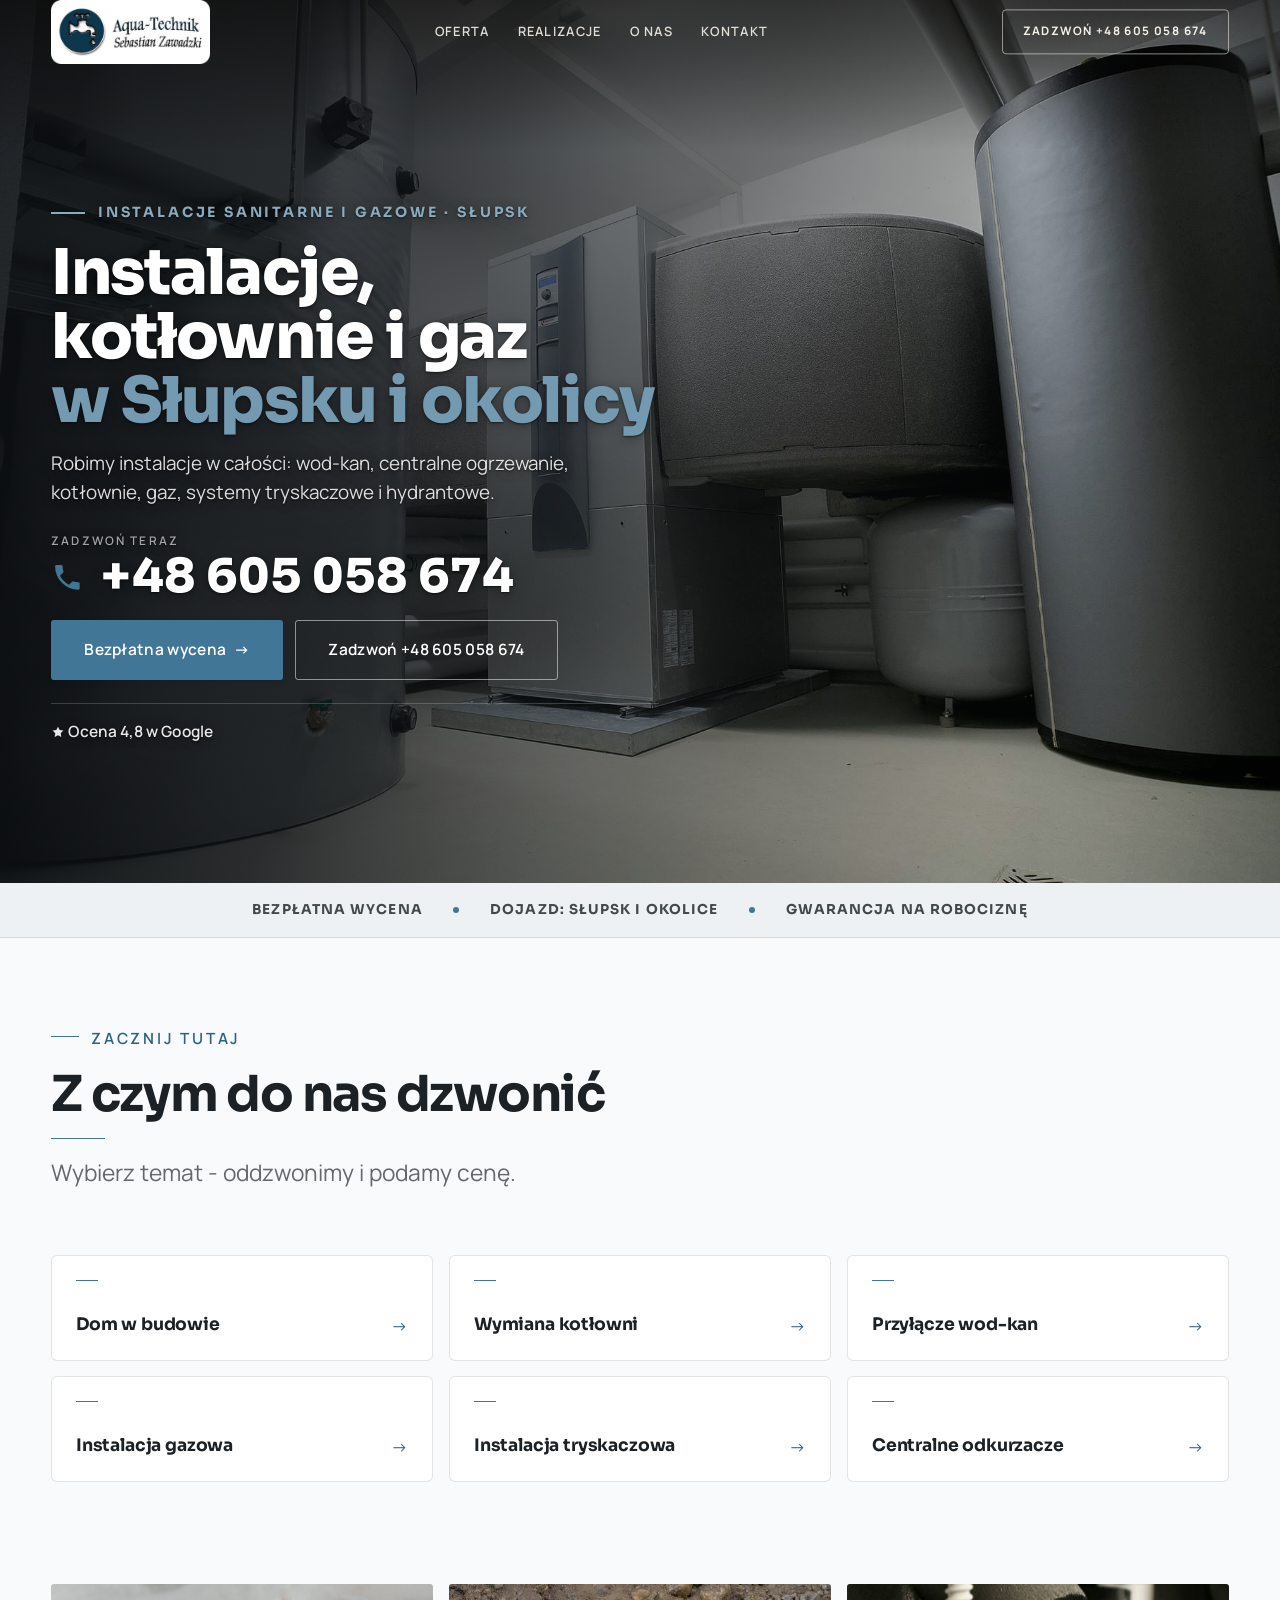
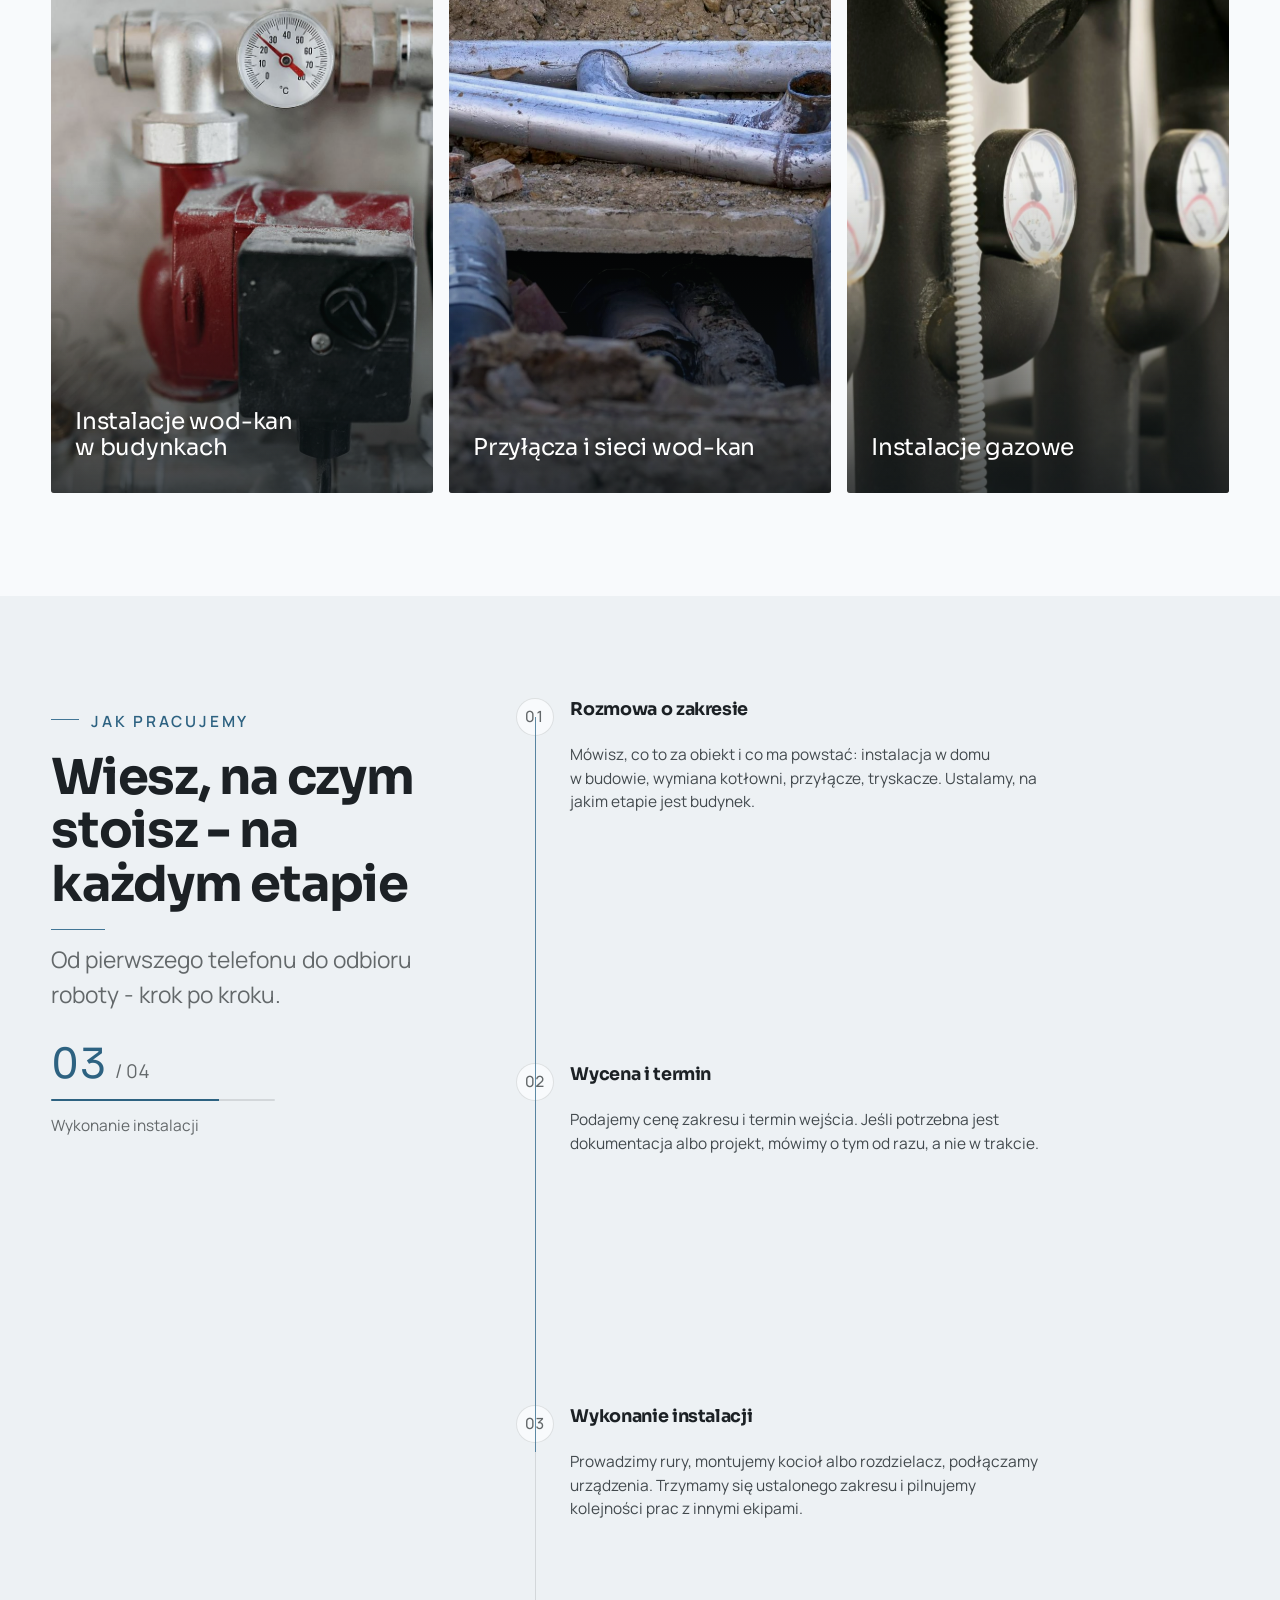
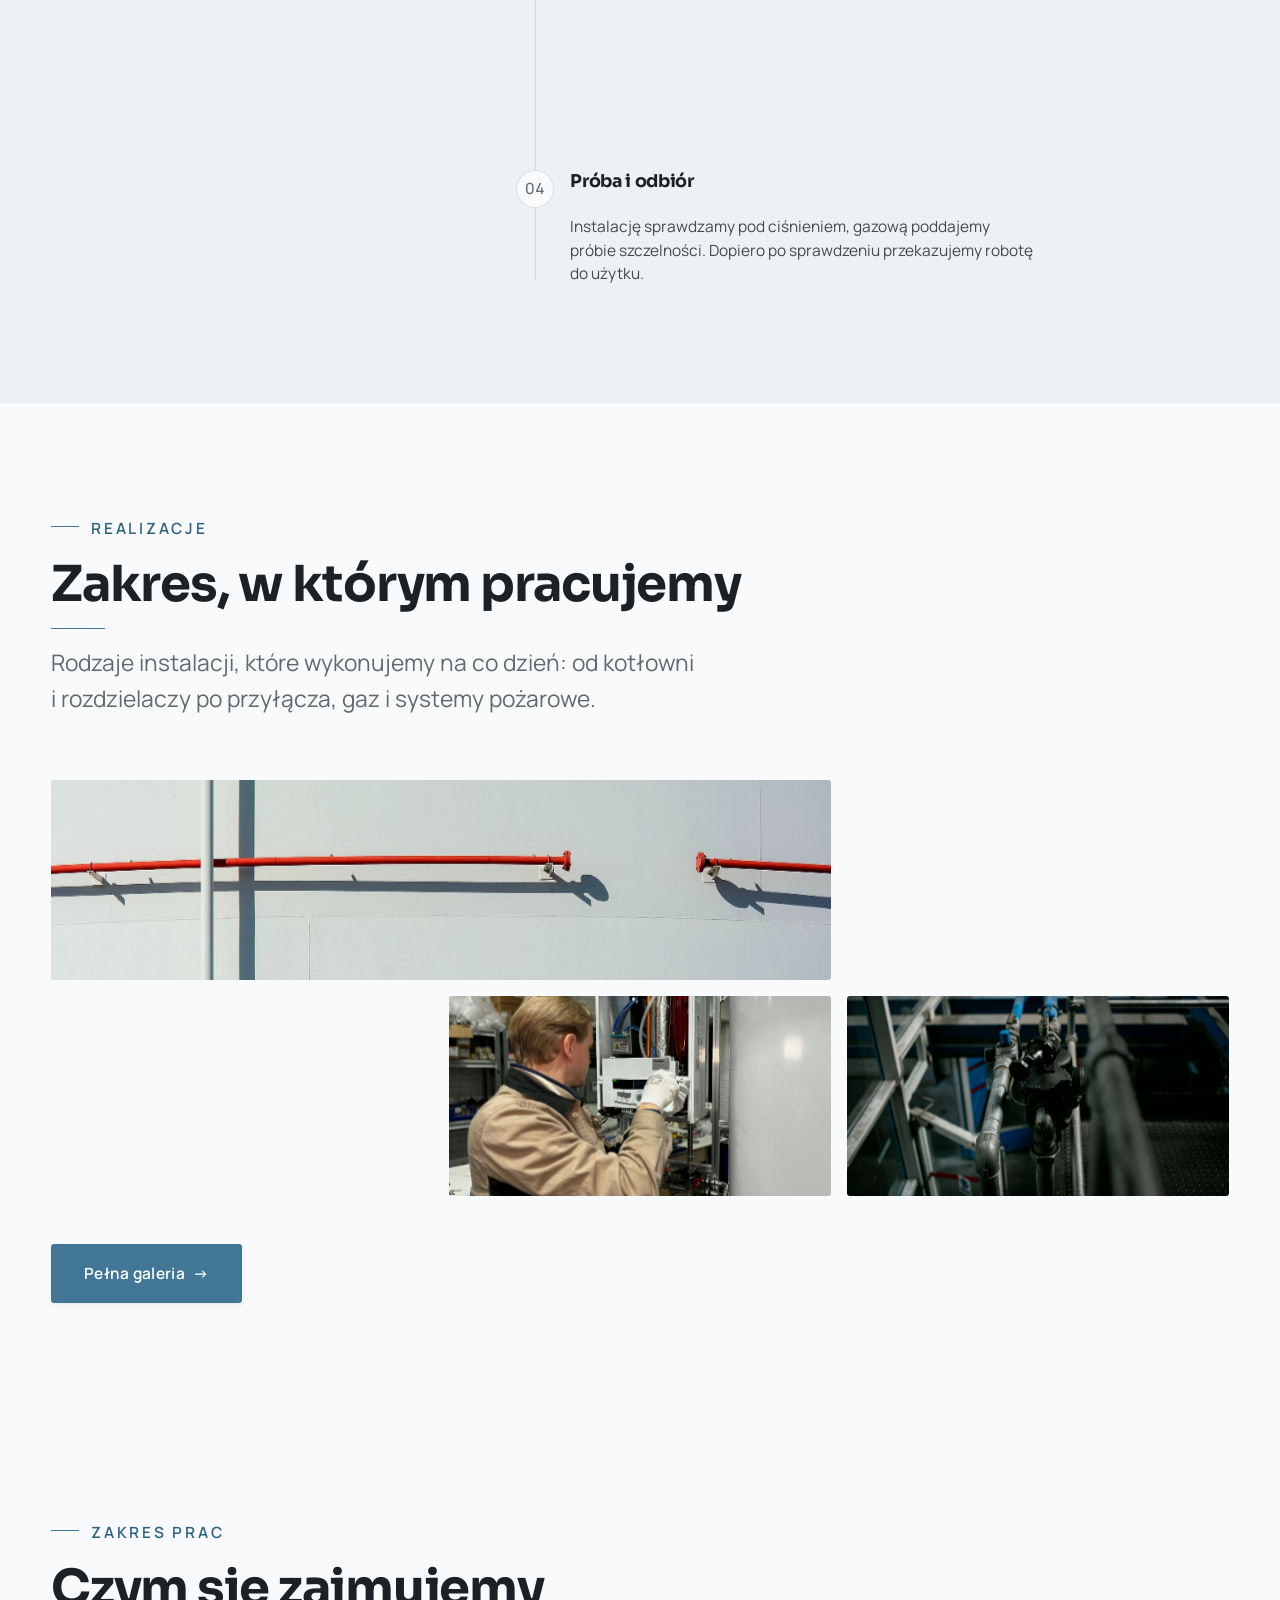
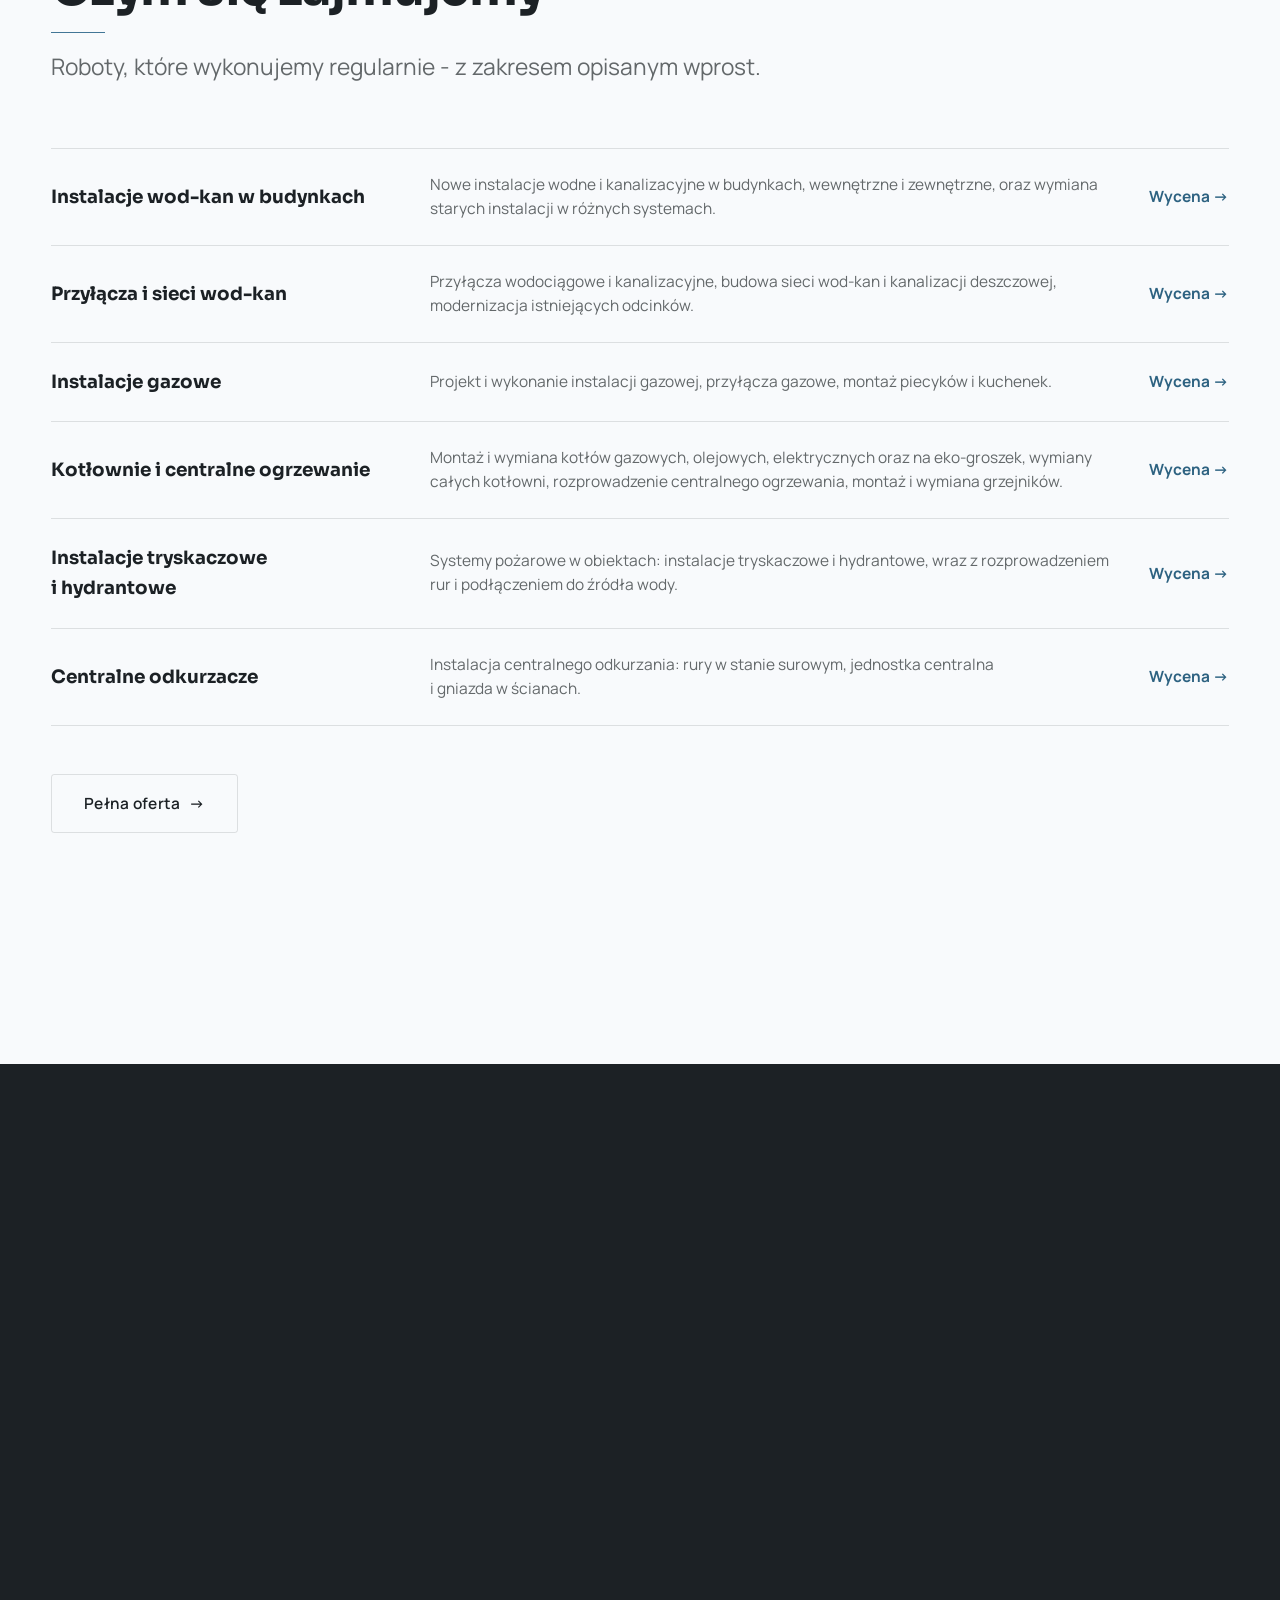
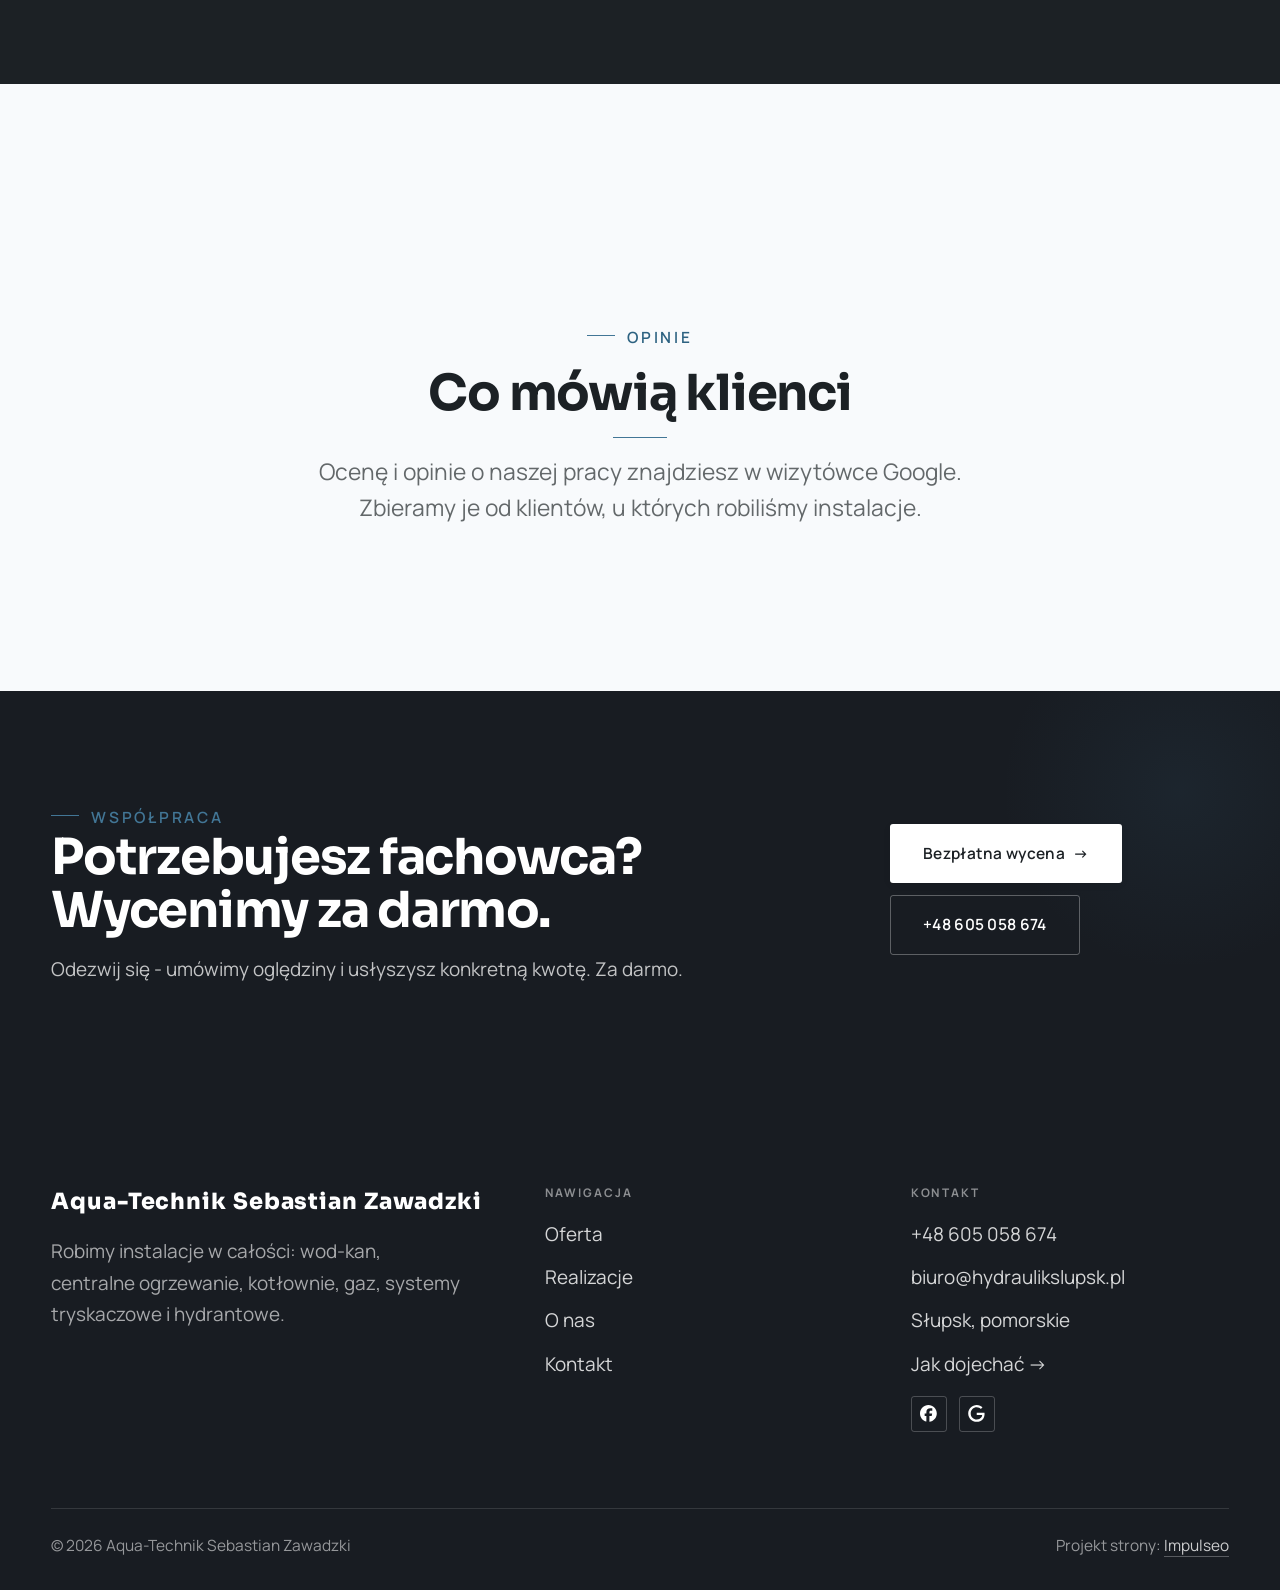
==== commit 571a9538: "deploy: znacznik wersji 5d5e03d88687" ====
--- a/index.html
+++ b/index.html
@@ -22,6 +22,7 @@
 <link rel="preconnect" href="https://fonts.gstatic.com" crossorigin>
 <link href="https://fonts.googleapis.com/css2?family=Sora:wght@600;700;800&family=Manrope:wght@400;500;600&display=swap" rel="stylesheet">
 <link rel="stylesheet" href="assets/styles.css?v=a619dc69">
+<meta name="nb-deploy" content="5d5e03d88687">
 </head>
 <body>
 
